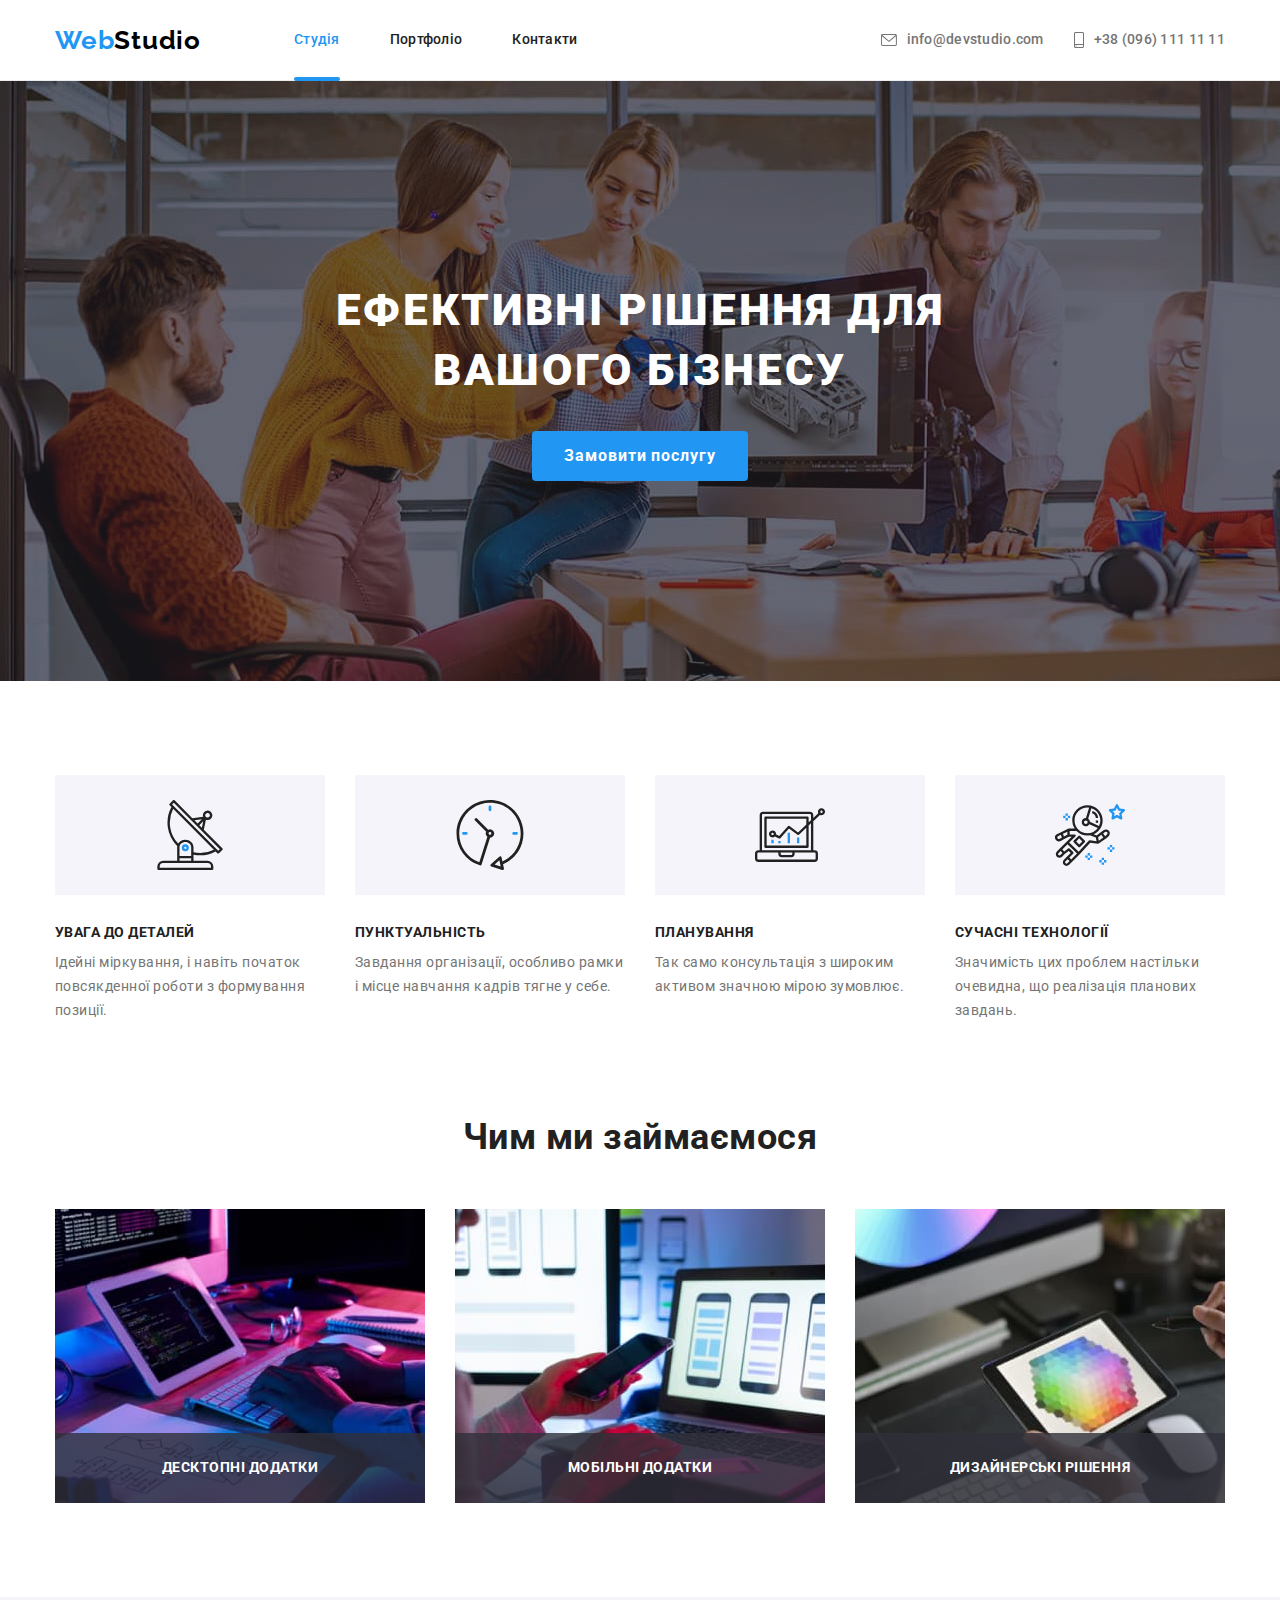
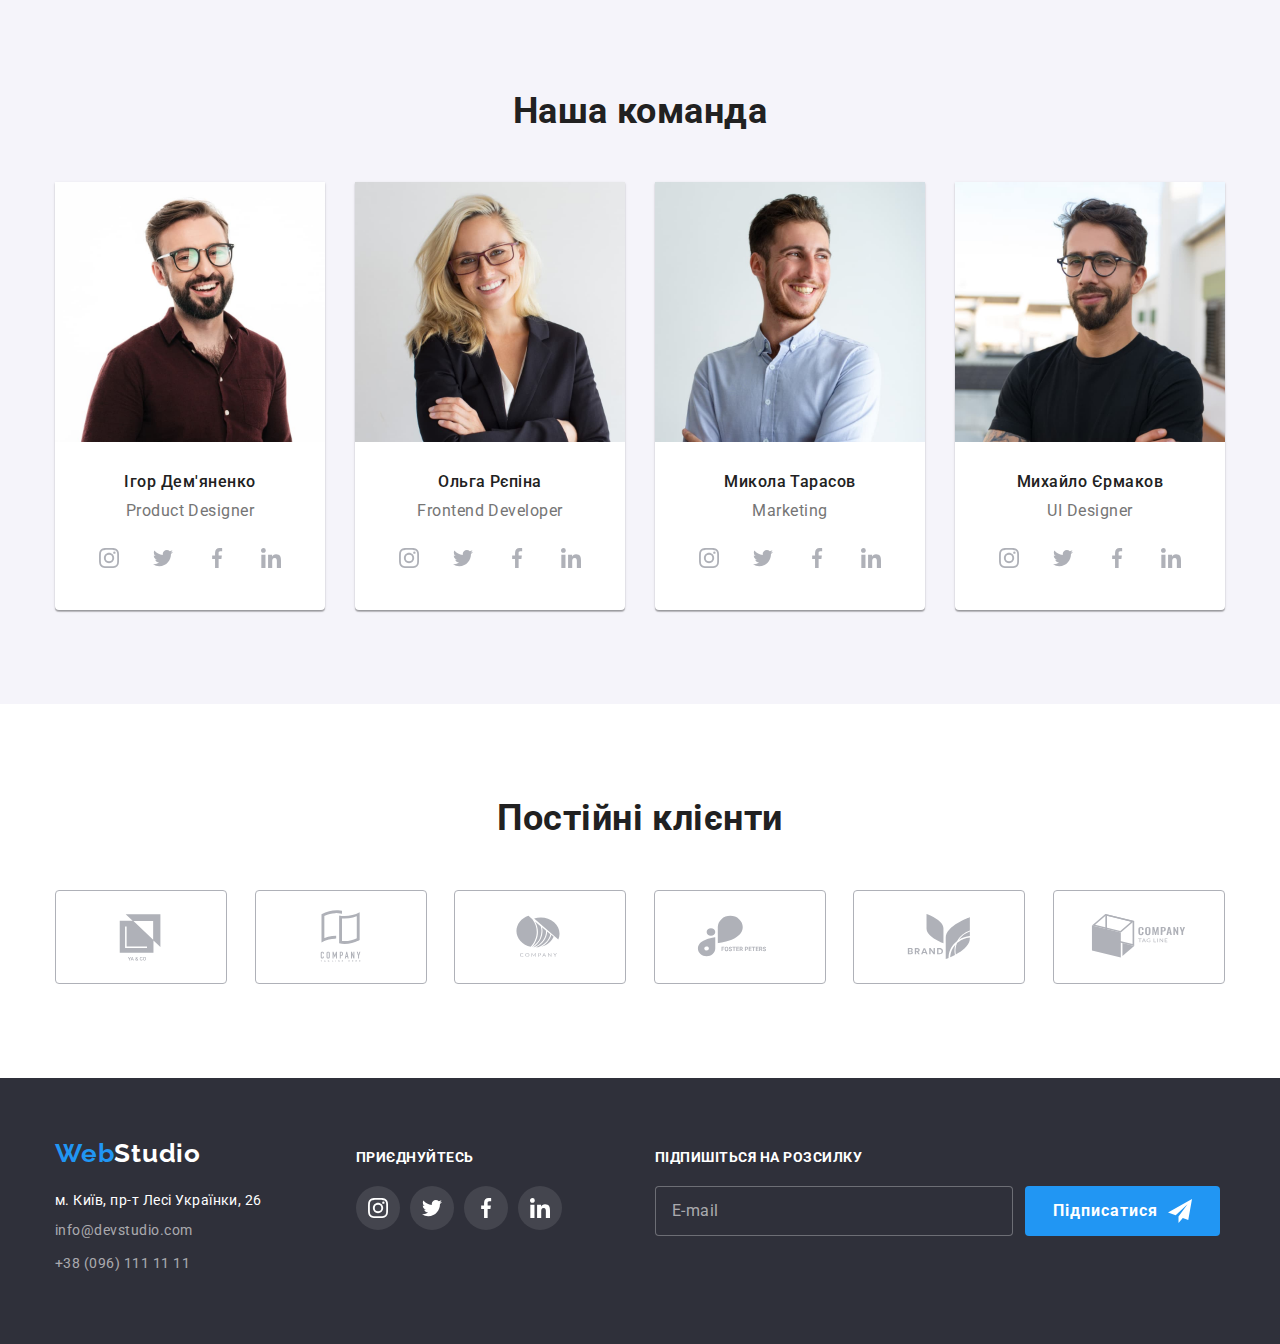
==== index.html @ a1982f20 "Initial commit" ====
<!DOCTYPE html>
<html lang="uk">
  <head>
    <meta charset="UTF-8" />
    <meta http-equiv="X-UA-Compatible" content="IE=edge" />
    <meta name="viewport" content="width=device-width, initial-scale=1.0" />
    <title>WebStudio</title>
    <link
      href="https://fonts.googleapis.com/css2?family=Raleway:wght@700&family=Roboto:wght@400;500;700;900&display=swap"
      rel="stylesheet"
    />
    <link
      rel="stylesheet"
      href="https://cdnjs.cloudflare.com/ajax/libs/modern-normalize/1.1.0/modern-normalize.min.css"
    />
    <link rel="stylesheet" href="./css/main.min.css" />
  </head>
  <body>
    <!-- Шапка сторінки -->
    <header class="page-header">
      <div class="container container--nav">
        <nav class="nav-logo">
          <a href="index.html" class="logo"><span class="logo__color">Web</span>Studio</a>

          <ul class="nav">
            <li class="nav__item nav__item--current">
              <a href="#" class="nav__link nav__link--current">Студія</a>
            </li>
            <li class="nav__item"><a href="./portfolio.html" class="nav__link">Портфоліо</a></li>
            <li class="nav__item"><a href="#" class="nav__link">Контакти</a></li>
          </ul>
        </nav>

        <ul class="contacts">
          <li class="contacts__item">
            <a href="mailto:info@devstudio.com" class="contacts__link"
              ><svg class="contacts__icon" width="16px" height="12px">
                <use href="./images/icons.svg#icon-envelope-1"></use>
              </svg>
              info@devstudio.com</a
            >
          </li>
          <li class="contacts__item">
            <a href="tel:+380961111111" class="contacts__link"
              ><svg class="contacts__icon" width="10px" height="16px">
                <use href="./images/icons.svg#icon-smartphone-1"></use>
              </svg>
              +38 (096) 111 11 11
            </a>
          </li>
        </ul>
      </div>
    </header>
    <main>
      <!-- Герой -->
      <section class="hero hero--overlay">
        <div class="container">
          <h1 class="hero__title">Ефективні рішення для вашого бізнесу</h1>
          <button class="hero__button" type="button" data-modal-open>Замовити послугу</button>
        </div>
      </section>

      <!-- Наші переваги -->
      <section class="section-advantage">
        <div class="container">
          <h2 class="visually-hidden">Наші переваги</h2>
          <ul class="advantage">
            <li class="advantage__item">
              <div class="advantage__icon">
                <svg class="icon" width="70" height="70">
                  <use href="./images/icons.svg#icon-antenna"></use>
                </svg>
              </div>
              <h3 class="advantage__subtitle">УВАГА ДО ДЕТАЛЕЙ</h3>
              <p class="advantage__descr">
                Ідейні міркування, і навіть початок повсякденної роботи з формування позиції.
              </p>
            </li>
            <li class="advantage__item">
              <div class="advantage__icon">
                <svg class="icon" width="70" height="70">
                  <use href="./images/icons.svg#icon-clock"></use>
                </svg>
              </div>
              <h3 class="advantage__subtitle">ПУНКТУАЛЬНІСТЬ</h3>
              <p class="advantage__descr">
                Завдання організації, особливо рамки і місце навчання кадрів тягне у себе.
              </p>
            </li>
            <li class="advantage__item">
              <div class="advantage__icon">
                <svg class="icon" width="70" height="70">
                  <use href="./images/icons.svg#icon-diagram"></use>
                </svg>
              </div>
              <h3 class="advantage__subtitle">ПЛАНУВАННЯ</h3>
              <p class="advantage__descr">
                Так само консультація з широким активом значною мірою зумовлює.
              </p>
            </li>
            <li class="advantage__item">
              <div class="advantage__icon">
                <svg class="icon" width="70" height="70">
                  <use href="./images/icons.svg#icon-astronaut"></use>
                </svg>
              </div>
              <h3 class="advantage__subtitle">СУЧАСНІ ТЕХНОЛОГІЇ</h3>
              <p class="advantage__descr">
                Значимість цих проблем настільки очевидна, що реалізація планових завдань.
              </p>
            </li>
          </ul>
        </div>
      </section>

      <!-- Чим ми займаємось -->
      <section class="work">
        <div class="container">
          <h2 class="work__title">Чим ми займаємося</h2>
          <ul class="work-list">
            <li>
              <div class="thumb">
                <img src="./images/box1.jpg" alt="Розробка додатка десктоп" width="370" />
                <p class="thumb__descr">Десктопні додатки</p>
              </div>
            </li>
            <li>
              <div class="thumb">
                <img src="./images/box2.jpg" alt="Розробка веб додатка" width="370" />
                <p class="thumb__descr">Мобільні додатки</p>
              </div>
            </li>
            <li>
              <div class="thumb">
                <img src="./images/box3.jpg" alt="Розробка дизайна" width="370" />
                <p class="thumb__descr">Дизайнерські рішення</p>
              </div>
            </li>
          </ul>
        </div>
      </section>

      <!-- Наша команда -->
      <section class="section-team">
        <div class="container">
          <h2 class="team-title">Наша команда</h2>
          <ul class="team-list">
            <li class="team-list__item">
              <img src="./images/team1.jpg" alt="Ігор Дем'яненко" width="270" height="260" />
              <div class="team-list__thumb">
                <h3 class="team-list__subtitle">Ігор Дем'яненко</h3>
                <p class="team-list__descr" lang="en">Product Designer</p>
                <ul class="social-list">
                  <li>
                    <a class="social__link" href=""
                      ><svg class="social__icon" width="20" height="20">
                        <use href="./images/icons.svg#icon-instagram"></use>
                      </svg>
                    </a>
                  </li>
                  <li>
                    <a class="social__link" href=""
                      ><svg class="social__icon" width="20" height="20">
                        <use href="./images/icons.svg#icon-twitter"></use>
                      </svg>
                    </a>
                  </li>
                  <li>
                    <a class="social__link" href=""
                      ><svg class="social__icon" width="20" height="20">
                        <use href="./images/icons.svg#icon-facebook"></use>
                      </svg>
                    </a>
                  </li>
                  <li>
                    <a class="social__link" href=""
                      ><svg class="social__icon" width="20" height="20">
                        <use href="./images/icons.svg#icon-linkedin"></use>
                      </svg>
                    </a>
                  </li>
                </ul>
              </div>
            </li>
            <li class="team-list__item">
              <img src="./images/team2.jpg" alt="Ольга Рєпіна" width="270" height="260" />
              <div class="team-list__thumb">
                <h3 class="team-list__subtitle">Ольга Рєпіна</h3>
                <p class="team-list__descr" lang="en">Frontend Developer</p>
                <ul class="social-list">
                  <li>
                    <a class="social__link" href=""
                      ><svg class="social__icon" width="20" height="20">
                        <use href="./images/icons.svg#icon-instagram"></use>
                      </svg>
                    </a>
                  </li>
                  <li>
                    <a class="social__link" href=""
                      ><svg class="social__icon" width="20" height="20">
                        <use href="./images/icons.svg#icon-twitter"></use>
                      </svg>
                    </a>
                  </li>
                  <li>
                    <a class="social__link" href=""
                      ><svg class="social__icon" width="20" height="20">
                        <use href="./images/icons.svg#icon-facebook"></use>
                      </svg>
                    </a>
                  </li>
                  <li>
                    <a class="social__link" href=""
                      ><svg class="social__icon" width="20" height="20">
                        <use href="./images/icons.svg#icon-linkedin"></use>
                      </svg>
                    </a>
                  </li>
                </ul>
              </div>
            </li>
            <li class="team-list__item">
              <img src="./images/team3.jpg" alt="Микола Тарасов" width="270" height="260" />
              <div class="team-list__thumb">
                <h3 class="team-list__subtitle">Микола Тарасов</h3>
                <p class="team-list__descr" lang="en">Marketing</p>
                <ul class="social-list">
                  <li>
                    <a class="social__link" href=""
                      ><svg class="social__icon" width="20" height="20">
                        <use href="./images/icons.svg#icon-instagram"></use>
                      </svg>
                    </a>
                  </li>
                  <li>
                    <a class="social__link" href=""
                      ><svg class="social__icon" width="20" height="20">
                        <use href="./images/icons.svg#icon-twitter"></use>
                      </svg>
                    </a>
                  </li>
                  <li>
                    <a class="social__link" href=""
                      ><svg class="social__icon" width="20" height="20">
                        <use href="./images/icons.svg#icon-facebook"></use>
                      </svg>
                    </a>
                  </li>
                  <li>
                    <a class="social__link" href=""
                      ><svg class="social__icon" width="20" height="20">
                        <use href="./images/icons.svg#icon-linkedin"></use>
                      </svg>
                    </a>
                  </li>
                </ul>
              </div>
            </li>
            <li class="team-list__item">
              <img src="./images/team4.jpg" alt="Михайло Єрмаков" width="270" height="260" />
              <div class="team-list__thumb">
                <h3 class="team-list__subtitle">Михайло Єрмаков</h3>
                <p class="team-list__descr" lang="en">UI Designer</p>
                <ul class="social-list">
                  <li>
                    <a class="social__link" href=""
                      ><svg class="social__icon" width="20" height="20">
                        <use href="./images/icons.svg#icon-instagram"></use>
                      </svg>
                    </a>
                  </li>
                  <li>
                    <a class="social__link" href=""
                      ><svg class="social__icon" width="20" height="20">
                        <use href="./images/icons.svg#icon-twitter"></use>
                      </svg>
                    </a>
                  </li>
                  <li>
                    <a class="social__link" href=""
                      ><svg class="social__icon" width="20" height="20">
                        <use href="./images/icons.svg#icon-facebook"></use>
                      </svg>
                    </a>
                  </li>
                  <li>
                    <a class="social__link" href=""
                      ><svg class="social__icon" width="20" height="20">
                        <use href="./images/icons.svg#icon-linkedin"></use>
                      </svg>
                    </a>
                  </li>
                </ul>
              </div>
            </li>
          </ul>
        </div>
      </section>

      <!-- Постійні клієнти -->
      <section class="section-client">
        <div class="container">
          <h2 class="work__title">Постійні клієнти</h2>
          <ul class="client">
            <li class="client__item">
              <a class="client__link" href=""
                ><svg class="client__icon" width="106" height="60">
                  <use href="./images/icons.svg#icon-Logo1"></use>
                </svg>
              </a>
            </li>
            <li class="client__item">
              <a class="client__link" href=""
                ><svg class="client__icon" width="106" height="60">
                  <use href="./images/icons.svg#icon-Logo2"></use>
                </svg>
              </a>
            </li>
            <li class="client__item">
              <a class="client__link" href=""
                ><svg class="client__icon" width="106" height="60">
                  <use href="./images/icons.svg#icon-Logo3"></use>
                </svg>
              </a>
            </li>
            <li class="client__item">
              <a class="client__link" href=""
                ><svg class="client__icon" width="106" height="60">
                  <use href="./images/icons.svg#icon-Logo4"></use>
                </svg>
              </a>
            </li>
            <li class="client__item">
              <a class="client__link" href=""
                ><svg class="client__icon" width="106" height="60">
                  <use href="./images/icons.svg#icon-Logo5"></use>
                </svg>
              </a>
            </li>
            <li class="list-client">
              <a class="client__link" href=""
                ><svg class="client__icon" width="106" height="60">
                  <use href="./images/icons.svg#icon-Logo6"></use>
                </svg>
              </a>
            </li>
          </ul>
        </div>
      </section>
    </main>

    <!-- Футер -->
    <footer class="footer">
      <div class="container container--flex">
        <div class="logo-address">
          <a href="#" class="logo footer__logo"><span class="logo__color">Web</span>Studio</a>

          <address class="address">
            <ul>
              <li>
                <a
                  href="https://goo.gl/maps/CUmirf4CLt4Hmm4W9"
                  class="address__map"
                  target="_blank"
                  rel="noopener noreferrer nofollow"
                  >м. Київ, пр-т Лесі Українки, 26</a
                >
              </li>
              <li>
                <a href="mailto:info@devstudio.com" class="address__contacts">info@devstudio.com</a>
              </li>
              <li>
                <a href="tel:+380961111111" class="address__contacts">+38 (096) 111 11 11</a>
              </li>
            </ul>
          </address>
        </div>
        <div class="thumb-social">
          <p class="footer__title">приєднуйтесь</p>
          <ul class="social-footer">
            <li>
              <a class="social-footer__link" href=""
                ><svg class="social-footer__icon" width="20" height="20">
                  <use href="./images/icons.svg#icon-instagram"></use>
                </svg>
              </a>
            </li>
            <li>
              <a class="social-footer__link" href=""
                ><svg class="social-footer__icon" width="20" height="20">
                  <use href="./images/icons.svg#icon-twitter"></use>
                </svg>
              </a>
            </li>
            <li>
              <a class="social-footer__link" href=""
                ><svg class="social-footer__icon" width="20" height="20">
                  <use href="./images/icons.svg#icon-facebook"></use>
                </svg>
              </a>
            </li>
            <li>
              <a class="social-footer__link" href=""
                ><svg class="social-footer__icon" width="20" height="20">
                  <use href="./images/icons.svg#icon-linkedin"></use>
                </svg>
              </a>
            </li>
          </ul>
        </div>
        <form class="form-footer">
          <b class="footer__title">Підпишіться на розсилку</b>
          <div class="thumb-form">
            <input class="form-footer__input" type="email" name="mail" placeholder="E-mail" />

            <button type="submit" class="form-footer__button">
              Підписатися<svg class="form-footer__icon" width="24" height="24">
                <use href="./images/icons.svg#icon-icon-send"></use>
              </svg>
            </button>
          </div>
        </form>
      </div>
    </footer>
    <!-- Модальне вікно -->
    <div class="backdrop backdrop--is-hidden" data-modal>
      <div class="modal">
        <button class="modal--close" type="button" data-modal-close>
          <svg width="18" height="18">
            <use href="./images/icons.svg#icon-close-black"></use>
          </svg>
        </button>

        <!-- Форма -->
        <p class="form-title">Залиште свої дані, ми вам передзвонимо</p>
        <form class="form">
          <div class="form__field">
            <label class="form__label" for="name">Ім'я </label>

            <input type="text" name="name" id="name" class="form__input" />
            <svg class="form__icon" width="18" height="18">
              <use href="./images/icons.svg#icon-person-black"></use>
            </svg>
          </div>
          <div class="form__field">
            <label class="form__label" for="tel">Телефон </label>
            <svg class="form__icon" width="18" height="18">
              <use href="./images/icons.svg#icon-phone-black"></use>
            </svg>
            <input type="tel" name="tel" id="tel" class="form__input" />
          </div>
          <div class="form__field">
            <label class="form__label" for="mail">Пошта </label>
            <svg class="form__icon" width="18" height="18">
              <use href="./images/icons.svg#icon-email-black"></use>
            </svg>
            <input type="email" name="mail" id="mail" class="form__input" />
          </div>
          <div class="form__field form__field--last">
            <label class="form__label" for="comment">Коментар</label>
            <textarea
              class="form__textarea"
              name="comment"
              id="comment"
              rows="10"
              placeholder="Введіть текст"
            ></textarea>
          </div>

          <label class="form__policy"
            ><input type="checkbox" name="policy" class="form__checkbox" /><span
              class="form__check-icon"
            ></span>
            Погоджуюся з розсилкою та приймаю &nbsp;
            <a href="" class="form__checkbox-link">Умови договору</a></label
          >
          <button type="submit" class="form__button">Відправити</button>
        </form>
      </div>
    </div>

    <script src="./js/modal.js"></script>
  </body>
</html>
---- css/main.min.css ----
body{background-color:#fff;color:#212121;font-family:Roboto,sans-serif;letter-spacing:.03em}a{text-decoration:none}ul{padding:0;margin:0;list-style:none}h2,h3,h4,p{margin-top:0;margin-bottom:0}img{max-width:100%;display:block}.container{width:1200px;padding:0px 15px;margin-right:auto;margin-left:auto}.visually-hidden{position:absolute;white-space:nowrap;width:1px;height:1px;overflow:hidden;border:0;padding:0;clip:rect(0 0 0 0);-webkit-clip-path:inset(50%);clip-path:inset(50%);margin:-1px}.team-title,.work__title{margin-bottom:50px;font-weight:700;font-size:36px;line-height:1.16;text-align:center}.form__button,.form__field:focus-within .form__textarea,.form__field:focus-within .form__input,.modal--close,.form-footer__button,.hero__button{cursor:pointer}.page-header{border-bottom:1px solid #ececec}.container--nav{display:-webkit-box;display:-ms-flexbox;display:flex}.nav-logo{display:-webkit-box;display:-ms-flexbox;display:flex;-webkit-box-align:center;-ms-flex-align:center;align-items:center}.nav{display:-webkit-box;display:-ms-flexbox;display:flex;margin-left:93px}.nav__item:not(:last-child){margin-right:50px}.nav__item--current{position:relative}.nav__link{display:block;padding-top:32px;padding-bottom:32px;color:#212121;font-weight:500;font-size:14px;line-height:1.14;letter-spacing:.02em;-webkit-transition:color 250ms cubic-bezier(0.4, 0, 0.2, 1);transition:color 250ms cubic-bezier(0.4, 0, 0.2, 1)}.nav__link:hover,.nav__link:focus{color:#2196f3}.nav__link--current{color:#2196f3}.nav__link--current::after{position:absolute;content:"";left:0;bottom:-1px;display:inline-block;width:100%;height:4px;background-color:#2196f3;border-radius:4px}.contacts{display:-webkit-box;display:-ms-flexbox;display:flex;margin-left:auto}.contacts__item:nth-child(even){margin-left:30px}.contacts__link{display:-webkit-box;display:-ms-flexbox;display:flex;-webkit-box-align:center;-ms-flex-align:center;align-items:center;padding-top:32px;padding-bottom:32px;color:#757575;font-weight:500;font-size:14px;line-height:1.14;letter-spacing:.02em;-webkit-transition:color 250ms cubic-bezier(0.4, 0, 0.2, 1);transition:color 250ms cubic-bezier(0.4, 0, 0.2, 1)}.contacts__link:hover,.contacts__link:focus{color:#2196f3}.contacts__icon{margin-right:10px;fill:currentColor}.logo{color:#000;font-family:Raleway,sans-serif;font-weight:700;font-size:26px;line-height:1.19;letter-spacing:.03em}.logo__color{color:#2196f3}.hero{padding-top:200px;padding-bottom:200px;text-align:center}.hero--overlay{margin-left:auto;margin-right:auto;max-width:1600px;background-image:-webkit-gradient(linear, left top, left bottom, from(rgba(47, 48, 58, 0.4)), to(rgba(47, 48, 58, 0.4))),url(../images/hero-img.jpg);background-image:linear-gradient(rgba(47, 48, 58, 0.4), rgba(47, 48, 58, 0.4)),url(../images/hero-img.jpg)}.hero__title{color:#fff;margin-top:0;margin-bottom:30px;margin-right:auto;margin-left:auto;width:696px;font-weight:900;font-size:44px;line-height:1.36;letter-spacing:.06em;text-transform:uppercase}.hero__button{padding:10px 32px;background-color:#2196f3;color:#fff;border:none;font-family:inherit;font-weight:700;font-size:16px;line-height:1.9;-webkit-box-align:center;-ms-flex-align:center;align-items:center;letter-spacing:.06em;border-radius:4px;-webkit-transition:background-color 250ms cubic-bezier(0.4, 0, 0.2, 1);transition:background-color 250ms cubic-bezier(0.4, 0, 0.2, 1)}.hero__button:hover,.hero__button:focus{background-color:#188ce8}.section-advantage{padding:94px 0}.advantage{display:-webkit-box;display:-ms-flexbox;display:flex;-webkit-box-pack:justify;-ms-flex-pack:justify;justify-content:space-between;gap:30px}.advantage__item{-ms-flex-preferred-size:calc((100% - 30px)/4);flex-basis:calc((100% - 30px)/4)}.advantage__icon{display:-webkit-box;display:-ms-flexbox;display:flex;background-color:#f5f4fa;height:120px;-webkit-box-pack:center;-ms-flex-pack:center;justify-content:center;-webkit-box-align:center;-ms-flex-align:center;align-items:center;margin-bottom:30px}.advantage__subtitle{margin-bottom:10px;font-weight:700;font-size:14px;line-height:1.14;text-transform:uppercase}.advantage__descr{color:#757575;font-size:14px;line-height:1.71}.work{padding:0 0 94px 0}.work-list{display:-webkit-box;display:-ms-flexbox;display:flex;-webkit-box-pack:justify;-ms-flex-pack:justify;justify-content:space-between}.thumb{position:relative}.thumb__descr{position:absolute;bottom:0;left:0;height:70px;width:370px;padding-top:27px;padding-bottom:27px;background-color:rgba(47,48,58,.8);color:#fff;font-weight:700;font-size:14px;line-height:1.14;text-transform:uppercase;text-align:center}.section-team{padding-top:94px;padding-bottom:94px;background-color:#f5f4fa}.team-list{display:-webkit-box;display:-ms-flexbox;display:flex;-webkit-box-pack:justify;-ms-flex-pack:justify;justify-content:space-between}.team-list__item{background-color:#fff;border-bottom-right-radius:4px;border-bottom-left-radius:4px;-webkit-box-shadow:0px 2px 1px rgba(0,0,0,.2),0px 1px 1px rgba(0,0,0,.14),0px 1px 3px rgba(0,0,0,.12);box-shadow:0px 2px 1px rgba(0,0,0,.2),0px 1px 1px rgba(0,0,0,.14),0px 1px 3px rgba(0,0,0,.12)}.team-list__thumb{padding-top:30px;padding-bottom:30px}.team-list__subtitle{margin-bottom:10px;font-weight:500;font-size:16px;line-height:1.19;text-align:center}.team-list__descr{color:#757575;font-size:16px;line-height:1.19;text-align:center}.social-list{display:-webkit-box;display:-ms-flexbox;display:flex;-webkit-box-pack:center;-ms-flex-pack:center;justify-content:center;margin-top:16px;gap:10px}.social__icon{fill:currentColor}.social__link{display:-webkit-box;display:-ms-flexbox;display:flex;-webkit-box-align:center;-ms-flex-align:center;align-items:center;-webkit-box-pack:center;-ms-flex-pack:center;justify-content:center;height:44px;width:44px;border-radius:50%;color:#afb1b8;background-color:rgba(0,0,0,0);-webkit-transition:background-color 250ms cubic-bezier(0.4, 0, 0.2, 1),color 250ms cubic-bezier(0.4, 0, 0.2, 1);transition:background-color 250ms cubic-bezier(0.4, 0, 0.2, 1),color 250ms cubic-bezier(0.4, 0, 0.2, 1)}.social__link:hover,.social__link:focus{color:#fff;background-color:#2196f3}.section-client{padding-top:94px;padding-bottom:94px}.client{display:-webkit-box;display:-ms-flexbox;display:flex;-webkit-box-pack:justify;-ms-flex-pack:justify;justify-content:space-between}.client__item{-ms-flex-preferred-size:calc((100% - 150px)/6);flex-basis:calc((100% - 150px)/6);height:92px}.client__link{display:-webkit-box;display:-ms-flexbox;display:flex;-webkit-box-pack:center;-ms-flex-pack:center;justify-content:center;padding:16px 32px;color:#afb1b8;border:1px solid #afb1b8;border-radius:4px;-webkit-transition:border-color 250ms cubic-bezier(0.4, 0, 0.2, 1),color 250ms cubic-bezier(0.4, 0, 0.2, 1);transition:border-color 250ms cubic-bezier(0.4, 0, 0.2, 1),color 250ms cubic-bezier(0.4, 0, 0.2, 1)}.client__link:hover,.client__link:focus{border-color:#2196f3;color:#2196f3}.client__icon{fill:currentColor}.footer{padding:60px 0px;background-color:#2f303a}.footer__logo{display:inline-block;margin-bottom:20px;color:#fff}.address{width:231px}.address__map{display:inline-block;margin-bottom:6px;color:#fff;font-style:normal;font-size:14px;line-height:1.7;-webkit-transition:color 250ms cubic-bezier(0.4, 0, 0.2, 1);transition:color 250ms cubic-bezier(0.4, 0, 0.2, 1)}.address__map:hover,.address__map:focus{color:#2196f3}.address__contacts{display:inline-block;margin-bottom:9px;color:rgba(255,255,255,.6);font-style:normal;font-size:14px;line-height:1.7;-webkit-transition:color 250ms cubic-bezier(0.4, 0, 0.2, 1);transition:color 250ms cubic-bezier(0.4, 0, 0.2, 1)}.address__contacts:hover,.address__contacts:focus{color:#2196f3}.container--flex{display:-webkit-box;display:-ms-flexbox;display:flex;-webkit-box-align:baseline;-ms-flex-align:baseline;align-items:baseline}.thumb-social{display:-webkit-box;display:-ms-flexbox;display:flex;-webkit-box-orient:vertical;-webkit-box-direction:normal;-ms-flex-direction:column;flex-direction:column;width:206px;height:80px;margin-left:70px}.footer__title{color:#fff;font-weight:700;font-size:14px;line-height:1.14;text-transform:uppercase;margin-bottom:20px}.social-footer{display:-webkit-box;display:-ms-flexbox;display:flex;-webkit-box-pack:justify;-ms-flex-pack:justify;justify-content:space-between}.social-footer__link{display:-webkit-box;display:-ms-flexbox;display:flex;-webkit-box-align:center;-ms-flex-align:center;align-items:center;-webkit-box-pack:center;-ms-flex-pack:center;justify-content:center;height:44px;width:44px;border-radius:50%;color:#fff;background-color:rgba(255,255,255,.1);-webkit-transition:background-color 250ms cubic-bezier(0.4, 0, 0.2, 1);transition:background-color 250ms cubic-bezier(0.4, 0, 0.2, 1)}.social-footer__link:hover,.social-footer__link:focus{background-color:#2196f3}.social-footer__icon{fill:currentColor}.form-footer{display:-webkit-box;display:-ms-flexbox;display:flex;-webkit-box-orient:vertical;-webkit-box-direction:normal;-ms-flex-direction:column;flex-direction:column;margin-left:93px}.thumb-form{display:-webkit-box;display:-ms-flexbox;display:flex}.form-footer__button{display:-webkit-box;display:-ms-flexbox;display:flex;-webkit-box-align:center;-ms-flex-align:center;align-items:center;padding:10px 28px;border:none;border-radius:4px;font-weight:700;font-size:16px;line-height:1.87;letter-spacing:.06em;text-align:center;color:#fff;background-color:#2196f3}.form-footer__icon{margin-left:10px}.form-footer__input{width:358px;margin-right:12px;padding:15px 16px;color:#fff;background-color:#2f303a;border-radius:4px;border:1px solid rgba(255,255,255,.3)}.form-footer__input::-webkit-input-placeholder{font-size:16px;line-height:1.25;letter-spacing:.03em;color:rgba(255,255,255,.6)}.form-footer__input::-moz-placeholder{font-size:16px;line-height:1.25;letter-spacing:.03em;color:rgba(255,255,255,.6)}.form-footer__input:-ms-input-placeholder{font-size:16px;line-height:1.25;letter-spacing:.03em;color:rgba(255,255,255,.6)}.form-footer__input::-ms-input-placeholder{font-size:16px;line-height:1.25;letter-spacing:.03em;color:rgba(255,255,255,.6)}.form-footer__input::placeholder{font-size:16px;line-height:1.25;letter-spacing:.03em;color:rgba(255,255,255,.6)}.backdrop{position:fixed;top:0;left:0;width:100%;height:100%;background-color:rgba(0,0,0,.2);opacity:1;-webkit-transition:opacity 400ms cubic-bezier(0.4, 0, 0.2, 1);transition:opacity 400ms cubic-bezier(0.4, 0, 0.2, 1)}.backdrop--is-hidden{opacity:0;pointer-events:none;visibility:hidden}.modal{position:absolute;top:50%;left:50%;width:528px;height:581px;padding:40px;background-color:#fff;border-radius:4px;-webkit-box-shadow:0px 2px 1px rgba(0,0,0,.2),0px 1px 1px rgba(0,0,0,.14),0px 1px 3px rgba(0,0,0,.12);box-shadow:0px 2px 1px rgba(0,0,0,.2),0px 1px 1px rgba(0,0,0,.14),0px 1px 3px rgba(0,0,0,.12);-webkit-transform:translate(-50%, -50%) scale(1);transform:translate(-50%, -50%) scale(1);-webkit-transition:-webkit-transform 400ms cubic-bezier(0.4, 0, 0.2, 1);transition:-webkit-transform 400ms cubic-bezier(0.4, 0, 0.2, 1);transition:transform 400ms cubic-bezier(0.4, 0, 0.2, 1);transition:transform 400ms cubic-bezier(0.4, 0, 0.2, 1), -webkit-transform 400ms cubic-bezier(0.4, 0, 0.2, 1)}.backdrop--is-hidden .modal{-webkit-transform:translate(-50%, -50%) scale(0.5);transform:translate(-50%, -50%) scale(0.5)}.modal--close{position:absolute;top:8px;right:8px;display:-webkit-box;display:-ms-flexbox;display:flex;-webkit-box-align:center;-ms-flex-align:center;align-items:center;-webkit-box-pack:center;-ms-flex-pack:center;justify-content:center;padding:0;width:30px;height:30px;border:1px solid rgba(0,0,0,.1);border-radius:50%;background-color:#fff;-webkit-transition:fill 250ms cubic-bezier(0.4, 0, 0.2, 1);transition:fill 250ms cubic-bezier(0.4, 0, 0.2, 1)}.modal--close:hover,.modal--close:focus{fill:#2196f3}.form{position:absolute;width:448px}.form-title{font-weight:700;font-size:20px;line-height:1.15;text-align:center;margin-bottom:12px}.form__field{position:relative;display:-webkit-box;display:-ms-flexbox;display:flex;-webkit-box-orient:vertical;-webkit-box-direction:normal;-ms-flex-direction:column;flex-direction:column;margin-bottom:10px}.form__field--last{margin-bottom:20px}.form__icon{position:absolute;top:50%;left:12px}.form__field:focus-within .form__icon{fill:#2196f3}.form__label{margin-bottom:4px;font-size:12px;line-height:1.17;letter-spacing:.01em;color:#757575}.form__input{padding:0;padding-left:42px;height:40px;border:1px solid rgba(33,33,33,.2);border-radius:4px}.form__field:focus-within .form__input{border:1px solid #2196f3;outline:none}.form__textarea{height:120px;padding:12px 16px;border:1px solid rgba(33,33,33,.2);border-radius:4px;resize:none}.form__textarea::-webkit-input-placeholder{font-size:12px;line-height:1.17;letter-spacing:.01em}.form__textarea::-moz-placeholder{font-size:12px;line-height:1.17;letter-spacing:.01em}.form__textarea:-ms-input-placeholder{font-size:12px;line-height:1.17;letter-spacing:.01em}.form__textarea::-ms-input-placeholder{font-size:12px;line-height:1.17;letter-spacing:.01em}.form__textarea::placeholder{font-size:12px;line-height:1.17;letter-spacing:.01em}.form__field:focus-within .form__textarea{border:1px solid #2196f3;outline:none}.form__policy{display:-webkit-box;display:-ms-flexbox;display:flex;-webkit-box-align:center;-ms-flex-align:center;align-items:center;font-size:14px;line-height:1.71;letter-spacing:.03em;color:#757575}.form__checkbox{position:absolute;white-space:nowrap;width:1px;height:1px;overflow:hidden;border:0;padding:0;clip:rect(0 0 0 0);-webkit-clip-path:inset(50%);clip-path:inset(50%);margin:-1px}.form__check-icon{display:inline-block;width:16px;height:15px;margin-right:7px;margin-left:10px;border:1px solid #212121;border-radius:2px}.form__checkbox:checked+.form__check-icon{background-color:#2196f3;border-color:#2196f3;background-image:url(../images/icon\ check.svg);background-size:contain;background-repeat:no-repeat;background-origin:border-box}.form__checkbox-link{font-size:14px;line-height:1.71;letter-spacing:.03em;color:#2196f3;text-decoration:underline;-webkit-text-decoration-skip-ink:none;text-decoration-skip-ink:none}.form__button{display:block;margin-top:30px;margin-left:auto;margin-right:auto;padding:10px 52px;border:none;border-radius:4px;font-weight:700;font-size:16px;line-height:1.87;letter-spacing:.06em;color:#fff;background-color:#2196f3;-webkit-box-shadow:0px 4px 4px rgba(0,0,0,.15);box-shadow:0px 4px 4px rgba(0,0,0,.15);-webkit-transition:background-color 250ms cubic-bezier(0.4, 0, 0.2, 1);transition:background-color 250ms cubic-bezier(0.4, 0, 0.2, 1)}.form__button:hover,.form__button:focus{background-color:#188ce8}/*# sourceMappingURL=main.min.css.map */
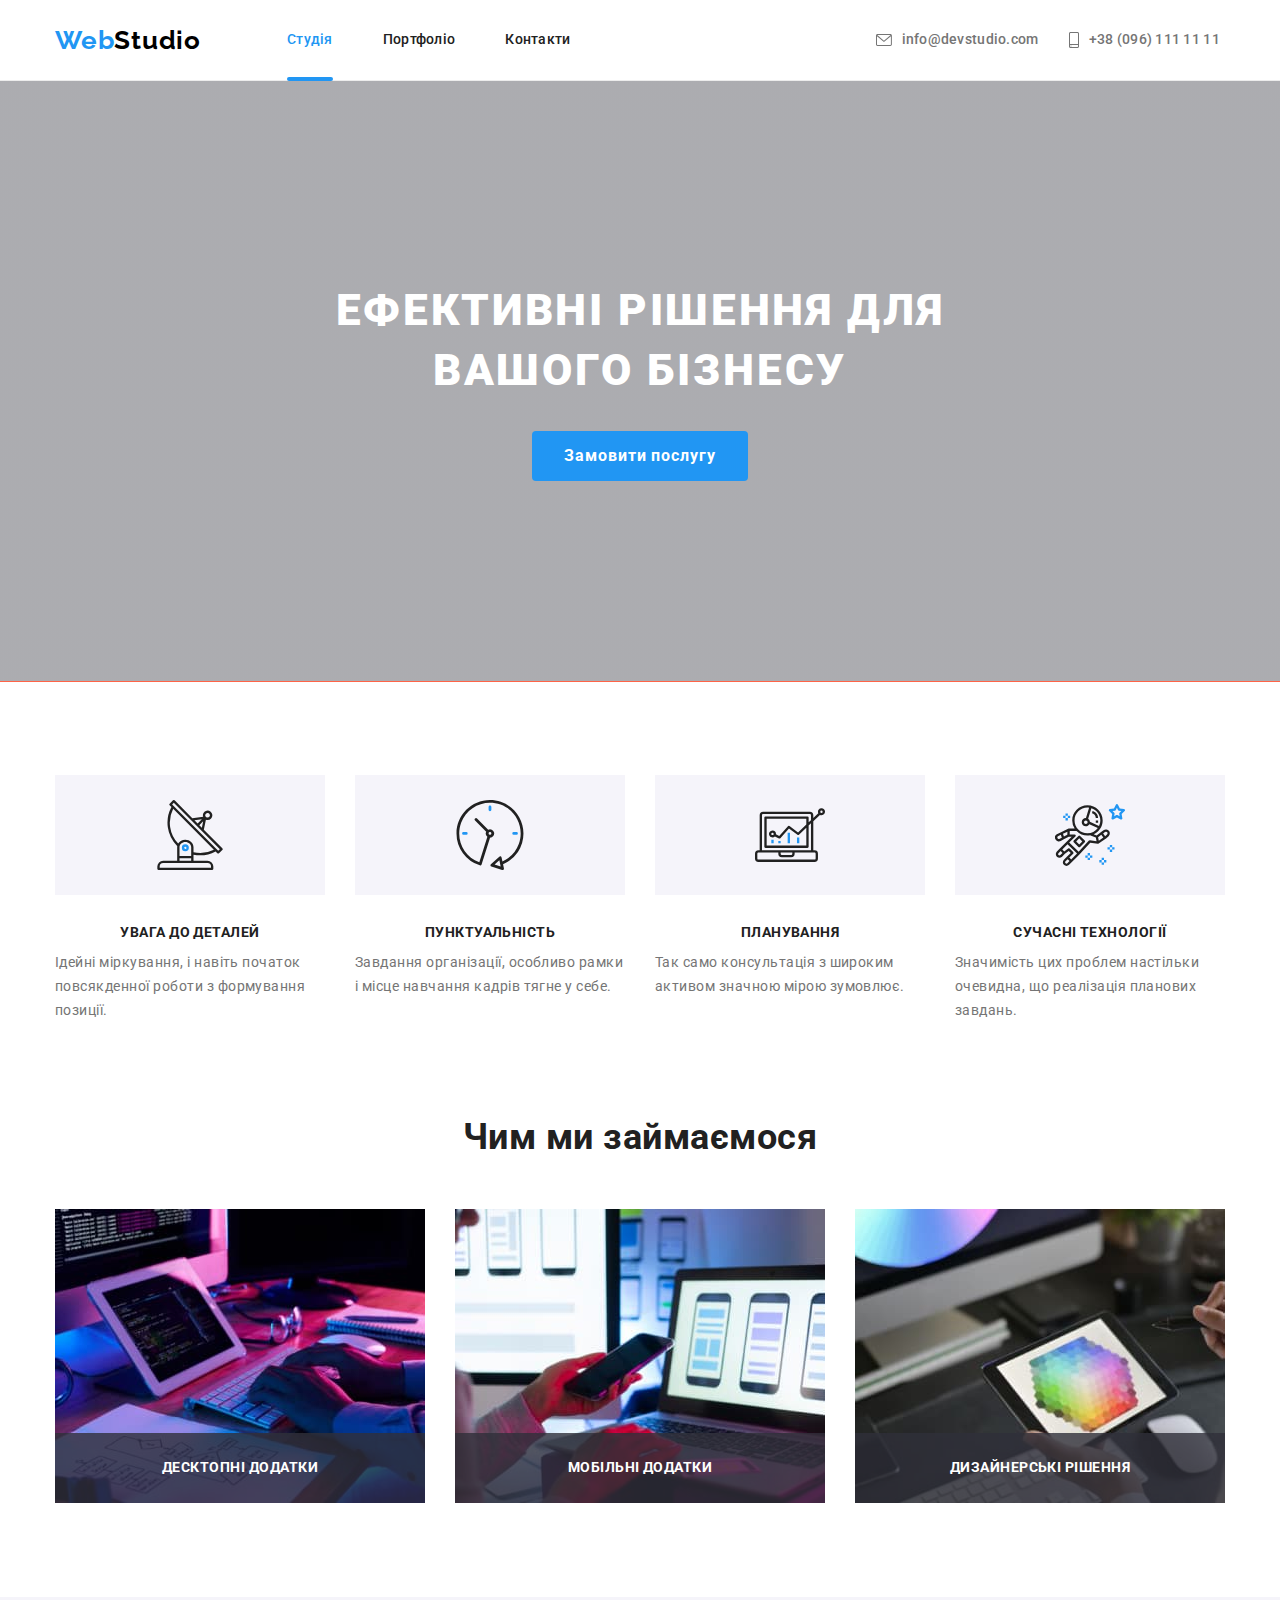
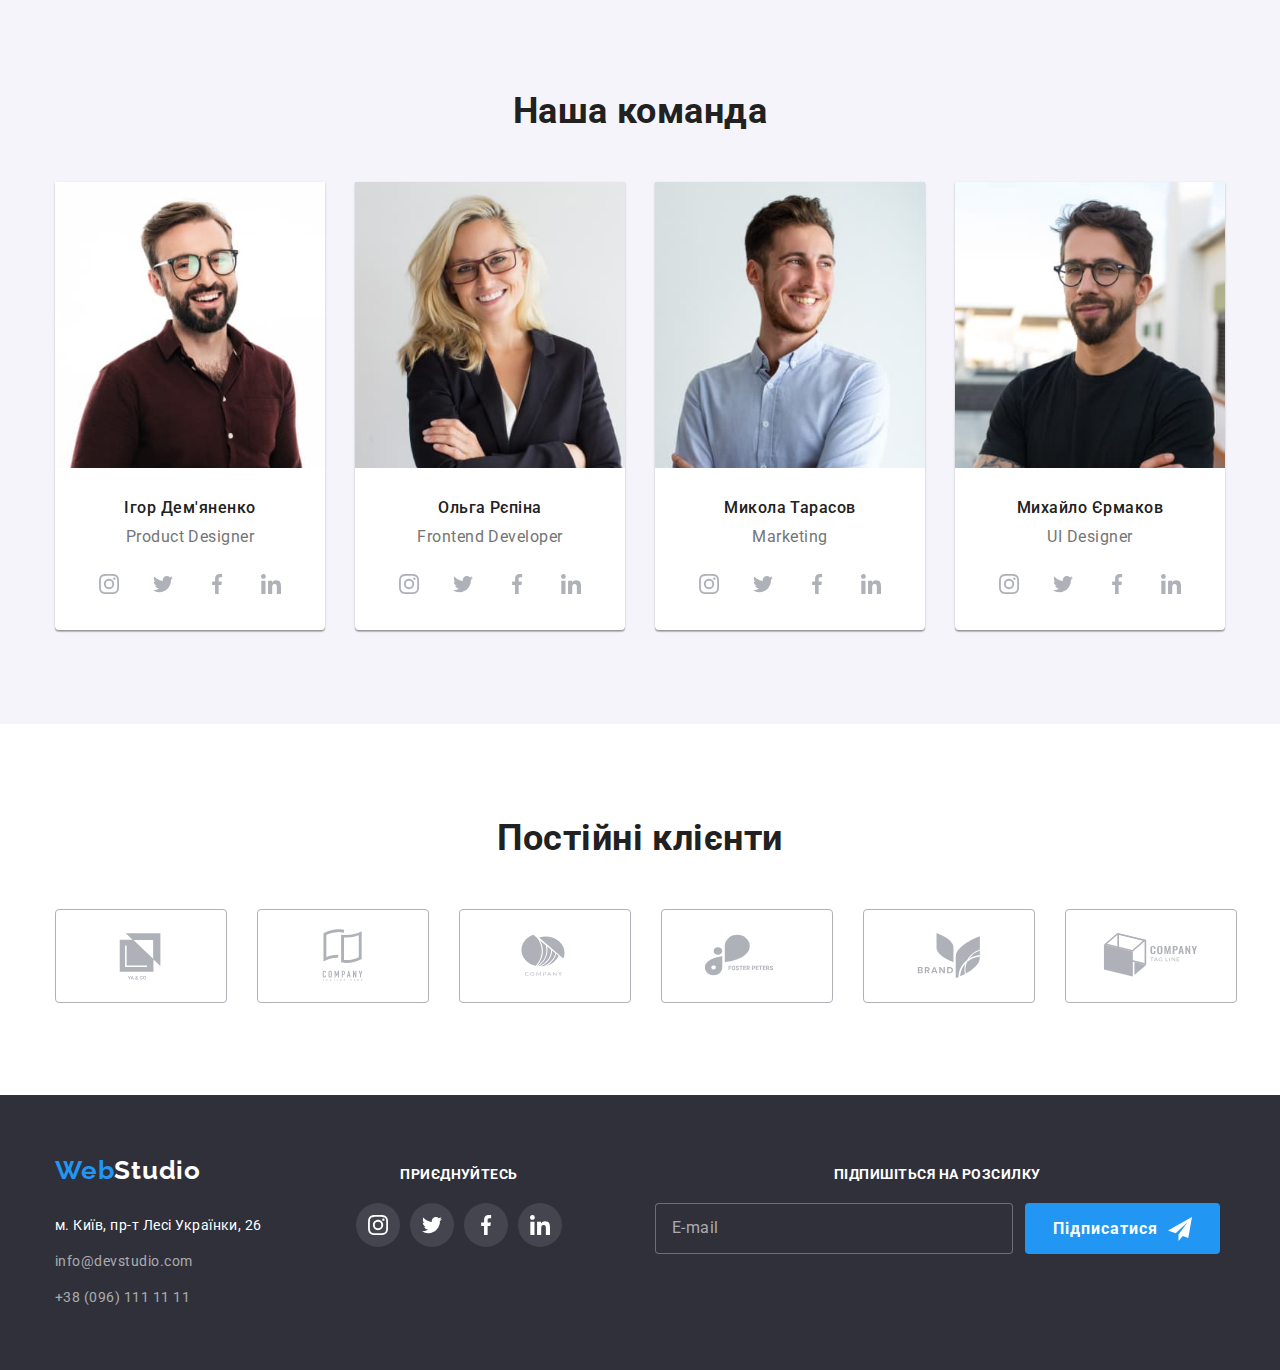
==== commit d99a5beb: "Update index, portfolio" ====
--- a/index.html
+++ b/index.html
@@ -2,7 +2,7 @@
 <html lang="uk">
   <head>
     <meta charset="UTF-8" />
-    <meta http-equiv="X-UA-Compatible" content="IE=edge" />
+    <!-- <meta http-equiv="X-UA-Compatible" content="IE=edge" /> -->
     <meta name="viewport" content="width=device-width, initial-scale=1.0" />
     <title>WebStudio</title>
     <link
@@ -19,36 +19,51 @@
     <!-- Шапка сторінки -->
     <header class="page-header">
       <div class="container container--nav">
-        <nav class="nav-logo">
-          <a href="index.html" class="logo"><span class="logo__color">Web</span>Studio</a>
-
-          <ul class="nav">
-            <li class="nav__item nav__item--current">
-              <a href="#" class="nav__link nav__link--current">Студія</a>
-            </li>
-            <li class="nav__item"><a href="./portfolio.html" class="nav__link">Портфоліо</a></li>
-            <li class="nav__item"><a href="#" class="nav__link">Контакти</a></li>
+        <a href="index.html" class="logo"><span class="logo__color">Web</span>Studio</a>
+        <div class="container-menu container-menu--is-open" data-menu>
+          <nav>
+            <ul class="nav">
+              <li class="nav__item nav__item--current">
+                <a href="#" class="nav__link nav__link--current">Студія</a>
+              </li>
+              <li class="nav__item"><a href="./portfolio.html" class="nav__link">Портфоліо</a></li>
+              <li class="nav__item"><a href="#" class="nav__link">Контакти</a></li>
+            </ul>
+          </nav>
+
+          <ul class="contacts">
+            <li class="contacts__item">
+              <a href="mailto:info@devstudio.com" class="contacts__link"
+                ><svg class="contacts__icon" width="16px" height="12px">
+                  <use href="./images/icons.svg#icon-envelope-1"></use>
+                </svg>
+                info@devstudio.com</a
+              >
+            </li>
+            <li class="contacts__item">
+              <a href="tel:+380961111111" class="contacts__link"
+                ><svg class="contacts__icon" width="10px" height="16px">
+                  <use href="./images/icons.svg#icon-smartphone-1"></use>
+                </svg>
+                +38 (096) 111 11 11
+              </a>
+            </li>
           </ul>
-        </nav>
-
-        <ul class="contacts">
-          <li class="contacts__item">
-            <a href="mailto:info@devstudio.com" class="contacts__link"
-              ><svg class="contacts__icon" width="16px" height="12px">
-                <use href="./images/icons.svg#icon-envelope-1"></use>
-              </svg>
-              info@devstudio.com</a
-            >
-          </li>
-          <li class="contacts__item">
-            <a href="tel:+380961111111" class="contacts__link"
-              ><svg class="contacts__icon" width="10px" height="16px">
-                <use href="./images/icons.svg#icon-smartphone-1"></use>
-              </svg>
-              +38 (096) 111 11 11
-            </a>
-          </li>
-        </ul>
+
+          <ul class="mobmenu-social">
+            <li><a href="" class="mobmenu-social__link">Instagram</a></li>
+            <li><a href="" class="mobmenu-social__link">Twitter</a></li>
+            <li><a href="" class="mobmenu-social__link">Facebook</a></li>
+            <li><a href="" class="mobmenu-social__link">LinkedIn</a></li>
+          </ul>
+        </div>
+
+        <button type="button" class="menu-button menu-button--is-open" data-menu-button>
+          <svg width="40px" height="40px" aria-label="Перемикач мобільного меню">
+            <use class="menu-button__open" href="./images/icons.svg#icon-menu"></use>
+            <use class="menu-button__close" href="./images/icons.svg#icon-close-menu"></use>
+          </svg>
+        </button>
       </div>
     </header>
     <main>
@@ -146,7 +161,19 @@
           <h2 class="team-title">Наша команда</h2>
           <ul class="team-list">
             <li class="team-list__item">
-              <img src="./images/team1.jpg" alt="Ігор Дем'яненко" width="270" height="260" />
+              <img
+                srcset="
+                  ./images/team1desck@1x.jpg 270w,
+                  ./images/team1desck@2x.jpg 540w,
+                  ./images/team1tab@1x.jpg   354w,
+                  ./images/team1tab@2x.jpg   708w,
+                  ./images/team1mob@1x.jpg   450w,
+                  ./images/team1mob@2x.jpg   900w
+                "
+                src="./images/team1desck@1x.jpg"
+                alt="Ігор Дем'яненко"
+                sizes="(min-width: 1200px) 25vw, (min-width: 768px) 50vw,  100vw"
+              />
               <div class="team-list__thumb">
                 <h3 class="team-list__subtitle">Ігор Дем'яненко</h3>
                 <p class="team-list__descr" lang="en">Product Designer</p>
@@ -183,7 +210,19 @@
               </div>
             </li>
             <li class="team-list__item">
-              <img src="./images/team2.jpg" alt="Ольга Рєпіна" width="270" height="260" />
+              <img
+                srcset="
+                  ./images/team2desck@1x.jpg 270w,
+                  ./images/team2desck@2x.jpg 540w,
+                  ./images/team2tab@1x.jpg   354w,
+                  ./images/team2tab@2x.jpg   708w,
+                  ./images/team2mob@1x.jpg   450w,
+                  ./images/team2mob@2x.jpg   900w
+                "
+                src="./images/team2desck@1x.jpg"
+                alt="Ольга Рєпіна"
+                sizes="(min-width: 1200px) 25vw, (min-width: 768px) 50vw,  100vw"
+              />
               <div class="team-list__thumb">
                 <h3 class="team-list__subtitle">Ольга Рєпіна</h3>
                 <p class="team-list__descr" lang="en">Frontend Developer</p>
@@ -220,7 +259,19 @@
               </div>
             </li>
             <li class="team-list__item">
-              <img src="./images/team3.jpg" alt="Микола Тарасов" width="270" height="260" />
+              <img
+                srcset="
+                  ./images/team3desck@1x.jpg 270w,
+                  ./images/team3desck@2x.jpg 540w,
+                  ./images/team3tab@1x.jpg   354w,
+                  ./images/team3tab@2x.jpg   708w,
+                  ./images/team3mob@1x.jpg   450w,
+                  ./images/team3mob@2x.jpg   900w
+                "
+                src="./images/team3desck@1x.jpg"
+                alt="Микола Тарасов"
+                sizes="(min-width: 1200px) 25vw, (min-width: 768px) 50vw,  100vw"
+              />
               <div class="team-list__thumb">
                 <h3 class="team-list__subtitle">Микола Тарасов</h3>
                 <p class="team-list__descr" lang="en">Marketing</p>
@@ -257,7 +308,19 @@
               </div>
             </li>
             <li class="team-list__item">
-              <img src="./images/team4.jpg" alt="Михайло Єрмаков" width="270" height="260" />
+              <img
+                srcset="
+                  ./images/team4desck@1x.jpg 270w,
+                  ./images/team4desck@2x.jpg 540w,
+                  ./images/team4tab@1x.jpg   354w,
+                  ./images/team4tab@2x.jpg   708w,
+                  ./images/team4mob@1x.jpg   450w,
+                  ./images/team4mob@2x.jpg   900w
+                "
+                src="./images/team4desck@1x.jpg"
+                alt="Михайло Єрмаков"
+                sizes="(min-width: 1200px) 25vw, (min-width: 768px) 50vw,  100vw"
+              />
               <div class="team-list__thumb">
                 <h3 class="team-list__subtitle">Михайло Єрмаков</h3>
                 <p class="team-list__descr" lang="en">UI Designer</p>
@@ -337,7 +400,7 @@
                 </svg>
               </a>
             </li>
-            <li class="list-client">
+            <li class="client__item">
               <a class="client__link" href=""
                 ><svg class="client__icon" width="106" height="60">
                   <use href="./images/icons.svg#icon-Logo6"></use>
@@ -352,62 +415,66 @@
     <!-- Футер -->
     <footer class="footer">
       <div class="container container--flex">
-        <div class="logo-address">
-          <a href="#" class="logo footer__logo"><span class="logo__color">Web</span>Studio</a>
-
-          <address class="address">
-            <ul>
+        <div class="container-adr-social">
+          <div class="logo-address">
+            <a href="#" class="logo footer__logo"><span class="logo__color">Web</span>Studio</a>
+            <address class="address">
+              <ul>
+                <li>
+                  <a
+                    href="https://goo.gl/maps/CUmirf4CLt4Hmm4W9"
+                    class="address__map"
+                    target="_blank"
+                    rel="noopener noreferrer nofollow"
+                    >м. Київ, пр-т Лесі Українки, 26</a
+                  >
+                </li>
+                <li>
+                  <a href="mailto:info@devstudio.com" class="address__contacts"
+                    >info@devstudio.com</a
+                  >
+                </li>
+                <li>
+                  <a href="tel:+380961111111" class="address__contacts">+38 (096) 111 11 11</a>
+                </li>
+              </ul>
+            </address>
+          </div>
+          <div class="thumb-social">
+            <p class="footer__title">приєднуйтесь</p>
+            <ul class="social-footer">
               <li>
-                <a
-                  href="https://goo.gl/maps/CUmirf4CLt4Hmm4W9"
-                  class="address__map"
-                  target="_blank"
-                  rel="noopener noreferrer nofollow"
-                  >м. Київ, пр-т Лесі Українки, 26</a
-                >
+                <a class="social-footer__link" href=""
+                  ><svg class="social-footer__icon" width="20" height="20">
+                    <use href="./images/icons.svg#icon-instagram"></use>
+                  </svg>
+                </a>
               </li>
               <li>
-                <a href="mailto:info@devstudio.com" class="address__contacts">info@devstudio.com</a>
+                <a class="social-footer__link" href=""
+                  ><svg class="social-footer__icon" width="20" height="20">
+                    <use href="./images/icons.svg#icon-twitter"></use>
+                  </svg>
+                </a>
               </li>
               <li>
-                <a href="tel:+380961111111" class="address__contacts">+38 (096) 111 11 11</a>
+                <a class="social-footer__link" href=""
+                  ><svg class="social-footer__icon" width="20" height="20">
+                    <use href="./images/icons.svg#icon-facebook"></use>
+                  </svg>
+                </a>
+              </li>
+              <li>
+                <a class="social-footer__link" href=""
+                  ><svg class="social-footer__icon" width="20" height="20">
+                    <use href="./images/icons.svg#icon-linkedin"></use>
+                  </svg>
+                </a>
               </li>
             </ul>
-          </address>
-        </div>
-        <div class="thumb-social">
-          <p class="footer__title">приєднуйтесь</p>
-          <ul class="social-footer">
-            <li>
-              <a class="social-footer__link" href=""
-                ><svg class="social-footer__icon" width="20" height="20">
-                  <use href="./images/icons.svg#icon-instagram"></use>
-                </svg>
-              </a>
-            </li>
-            <li>
-              <a class="social-footer__link" href=""
-                ><svg class="social-footer__icon" width="20" height="20">
-                  <use href="./images/icons.svg#icon-twitter"></use>
-                </svg>
-              </a>
-            </li>
-            <li>
-              <a class="social-footer__link" href=""
-                ><svg class="social-footer__icon" width="20" height="20">
-                  <use href="./images/icons.svg#icon-facebook"></use>
-                </svg>
-              </a>
-            </li>
-            <li>
-              <a class="social-footer__link" href=""
-                ><svg class="social-footer__icon" width="20" height="20">
-                  <use href="./images/icons.svg#icon-linkedin"></use>
-                </svg>
-              </a>
-            </li>
-          </ul>
-        </div>
+          </div>
+        </div>
+
         <form class="form-footer">
           <b class="footer__title">Підпишіться на розсилку</b>
           <div class="thumb-form">
@@ -480,5 +547,6 @@
     </div>
 
     <script src="./js/modal.js"></script>
+    <script src="./js/mobile-menu.js"></script>
   </body>
 </html>
--- a/css/main.min.css
+++ b/css/main.min.css
@@ -1 +1 @@
-body{background-color:#fff;color:#212121;font-family:Roboto,sans-serif;letter-spacing:.03em}a{text-decoration:none}ul{padding:0;margin:0;list-style:none}h2,h3,h4,p{margin-top:0;margin-bottom:0}img{max-width:100%;display:block}.container{width:1200px;padding:0px 15px;margin-right:auto;margin-left:auto}.visually-hidden{position:absolute;white-space:nowrap;width:1px;height:1px;overflow:hidden;border:0;padding:0;clip:rect(0 0 0 0);-webkit-clip-path:inset(50%);clip-path:inset(50%);margin:-1px}.team-title,.work__title{margin-bottom:50px;font-weight:700;font-size:36px;line-height:1.16;text-align:center}.form__button,.form__field:focus-within .form__textarea,.form__field:focus-within .form__input,.modal--close,.form-footer__button,.hero__button{cursor:pointer}.page-header{border-bottom:1px solid #ececec}.container--nav{display:-webkit-box;display:-ms-flexbox;display:flex}.nav-logo{display:-webkit-box;display:-ms-flexbox;display:flex;-webkit-box-align:center;-ms-flex-align:center;align-items:center}.nav{display:-webkit-box;display:-ms-flexbox;display:flex;margin-left:93px}.nav__item:not(:last-child){margin-right:50px}.nav__item--current{position:relative}.nav__link{display:block;padding-top:32px;padding-bottom:32px;color:#212121;font-weight:500;font-size:14px;line-height:1.14;letter-spacing:.02em;-webkit-transition:color 250ms cubic-bezier(0.4, 0, 0.2, 1);transition:color 250ms cubic-bezier(0.4, 0, 0.2, 1)}.nav__link:hover,.nav__link:focus{color:#2196f3}.nav__link--current{color:#2196f3}.nav__link--current::after{position:absolute;content:"";left:0;bottom:-1px;display:inline-block;width:100%;height:4px;background-color:#2196f3;border-radius:4px}.contacts{display:-webkit-box;display:-ms-flexbox;display:flex;margin-left:auto}.contacts__item:nth-child(even){margin-left:30px}.contacts__link{display:-webkit-box;display:-ms-flexbox;display:flex;-webkit-box-align:center;-ms-flex-align:center;align-items:center;padding-top:32px;padding-bottom:32px;color:#757575;font-weight:500;font-size:14px;line-height:1.14;letter-spacing:.02em;-webkit-transition:color 250ms cubic-bezier(0.4, 0, 0.2, 1);transition:color 250ms cubic-bezier(0.4, 0, 0.2, 1)}.contacts__link:hover,.contacts__link:focus{color:#2196f3}.contacts__icon{margin-right:10px;fill:currentColor}.logo{color:#000;font-family:Raleway,sans-serif;font-weight:700;font-size:26px;line-height:1.19;letter-spacing:.03em}.logo__color{color:#2196f3}.hero{padding-top:200px;padding-bottom:200px;text-align:center}.hero--overlay{margin-left:auto;margin-right:auto;max-width:1600px;background-image:-webkit-gradient(linear, left top, left bottom, from(rgba(47, 48, 58, 0.4)), to(rgba(47, 48, 58, 0.4))),url(../images/hero-img.jpg);background-image:linear-gradient(rgba(47, 48, 58, 0.4), rgba(47, 48, 58, 0.4)),url(../images/hero-img.jpg)}.hero__title{color:#fff;margin-top:0;margin-bottom:30px;margin-right:auto;margin-left:auto;width:696px;font-weight:900;font-size:44px;line-height:1.36;letter-spacing:.06em;text-transform:uppercase}.hero__button{padding:10px 32px;background-color:#2196f3;color:#fff;border:none;font-family:inherit;font-weight:700;font-size:16px;line-height:1.9;-webkit-box-align:center;-ms-flex-align:center;align-items:center;letter-spacing:.06em;border-radius:4px;-webkit-transition:background-color 250ms cubic-bezier(0.4, 0, 0.2, 1);transition:background-color 250ms cubic-bezier(0.4, 0, 0.2, 1)}.hero__button:hover,.hero__button:focus{background-color:#188ce8}.section-advantage{padding:94px 0}.advantage{display:-webkit-box;display:-ms-flexbox;display:flex;-webkit-box-pack:justify;-ms-flex-pack:justify;justify-content:space-between;gap:30px}.advantage__item{-ms-flex-preferred-size:calc((100% - 30px)/4);flex-basis:calc((100% - 30px)/4)}.advantage__icon{display:-webkit-box;display:-ms-flexbox;display:flex;background-color:#f5f4fa;height:120px;-webkit-box-pack:center;-ms-flex-pack:center;justify-content:center;-webkit-box-align:center;-ms-flex-align:center;align-items:center;margin-bottom:30px}.advantage__subtitle{margin-bottom:10px;font-weight:700;font-size:14px;line-height:1.14;text-transform:uppercase}.advantage__descr{color:#757575;font-size:14px;line-height:1.71}.work{padding:0 0 94px 0}.work-list{display:-webkit-box;display:-ms-flexbox;display:flex;-webkit-box-pack:justify;-ms-flex-pack:justify;justify-content:space-between}.thumb{position:relative}.thumb__descr{position:absolute;bottom:0;left:0;height:70px;width:370px;padding-top:27px;padding-bottom:27px;background-color:rgba(47,48,58,.8);color:#fff;font-weight:700;font-size:14px;line-height:1.14;text-transform:uppercase;text-align:center}.section-team{padding-top:94px;padding-bottom:94px;background-color:#f5f4fa}.team-list{display:-webkit-box;display:-ms-flexbox;display:flex;-webkit-box-pack:justify;-ms-flex-pack:justify;justify-content:space-between}.team-list__item{background-color:#fff;border-bottom-right-radius:4px;border-bottom-left-radius:4px;-webkit-box-shadow:0px 2px 1px rgba(0,0,0,.2),0px 1px 1px rgba(0,0,0,.14),0px 1px 3px rgba(0,0,0,.12);box-shadow:0px 2px 1px rgba(0,0,0,.2),0px 1px 1px rgba(0,0,0,.14),0px 1px 3px rgba(0,0,0,.12)}.team-list__thumb{padding-top:30px;padding-bottom:30px}.team-list__subtitle{margin-bottom:10px;font-weight:500;font-size:16px;line-height:1.19;text-align:center}.team-list__descr{color:#757575;font-size:16px;line-height:1.19;text-align:center}.social-list{display:-webkit-box;display:-ms-flexbox;display:flex;-webkit-box-pack:center;-ms-flex-pack:center;justify-content:center;margin-top:16px;gap:10px}.social__icon{fill:currentColor}.social__link{display:-webkit-box;display:-ms-flexbox;display:flex;-webkit-box-align:center;-ms-flex-align:center;align-items:center;-webkit-box-pack:center;-ms-flex-pack:center;justify-content:center;height:44px;width:44px;border-radius:50%;color:#afb1b8;background-color:rgba(0,0,0,0);-webkit-transition:background-color 250ms cubic-bezier(0.4, 0, 0.2, 1),color 250ms cubic-bezier(0.4, 0, 0.2, 1);transition:background-color 250ms cubic-bezier(0.4, 0, 0.2, 1),color 250ms cubic-bezier(0.4, 0, 0.2, 1)}.social__link:hover,.social__link:focus{color:#fff;background-color:#2196f3}.section-client{padding-top:94px;padding-bottom:94px}.client{display:-webkit-box;display:-ms-flexbox;display:flex;-webkit-box-pack:justify;-ms-flex-pack:justify;justify-content:space-between}.client__item{-ms-flex-preferred-size:calc((100% - 150px)/6);flex-basis:calc((100% - 150px)/6);height:92px}.client__link{display:-webkit-box;display:-ms-flexbox;display:flex;-webkit-box-pack:center;-ms-flex-pack:center;justify-content:center;padding:16px 32px;color:#afb1b8;border:1px solid #afb1b8;border-radius:4px;-webkit-transition:border-color 250ms cubic-bezier(0.4, 0, 0.2, 1),color 250ms cubic-bezier(0.4, 0, 0.2, 1);transition:border-color 250ms cubic-bezier(0.4, 0, 0.2, 1),color 250ms cubic-bezier(0.4, 0, 0.2, 1)}.client__link:hover,.client__link:focus{border-color:#2196f3;color:#2196f3}.client__icon{fill:currentColor}.footer{padding:60px 0px;background-color:#2f303a}.footer__logo{display:inline-block;margin-bottom:20px;color:#fff}.address{width:231px}.address__map{display:inline-block;margin-bottom:6px;color:#fff;font-style:normal;font-size:14px;line-height:1.7;-webkit-transition:color 250ms cubic-bezier(0.4, 0, 0.2, 1);transition:color 250ms cubic-bezier(0.4, 0, 0.2, 1)}.address__map:hover,.address__map:focus{color:#2196f3}.address__contacts{display:inline-block;margin-bottom:9px;color:rgba(255,255,255,.6);font-style:normal;font-size:14px;line-height:1.7;-webkit-transition:color 250ms cubic-bezier(0.4, 0, 0.2, 1);transition:color 250ms cubic-bezier(0.4, 0, 0.2, 1)}.address__contacts:hover,.address__contacts:focus{color:#2196f3}.container--flex{display:-webkit-box;display:-ms-flexbox;display:flex;-webkit-box-align:baseline;-ms-flex-align:baseline;align-items:baseline}.thumb-social{display:-webkit-box;display:-ms-flexbox;display:flex;-webkit-box-orient:vertical;-webkit-box-direction:normal;-ms-flex-direction:column;flex-direction:column;width:206px;height:80px;margin-left:70px}.footer__title{color:#fff;font-weight:700;font-size:14px;line-height:1.14;text-transform:uppercase;margin-bottom:20px}.social-footer{display:-webkit-box;display:-ms-flexbox;display:flex;-webkit-box-pack:justify;-ms-flex-pack:justify;justify-content:space-between}.social-footer__link{display:-webkit-box;display:-ms-flexbox;display:flex;-webkit-box-align:center;-ms-flex-align:center;align-items:center;-webkit-box-pack:center;-ms-flex-pack:center;justify-content:center;height:44px;width:44px;border-radius:50%;color:#fff;background-color:rgba(255,255,255,.1);-webkit-transition:background-color 250ms cubic-bezier(0.4, 0, 0.2, 1);transition:background-color 250ms cubic-bezier(0.4, 0, 0.2, 1)}.social-footer__link:hover,.social-footer__link:focus{background-color:#2196f3}.social-footer__icon{fill:currentColor}.form-footer{display:-webkit-box;display:-ms-flexbox;display:flex;-webkit-box-orient:vertical;-webkit-box-direction:normal;-ms-flex-direction:column;flex-direction:column;margin-left:93px}.thumb-form{display:-webkit-box;display:-ms-flexbox;display:flex}.form-footer__button{display:-webkit-box;display:-ms-flexbox;display:flex;-webkit-box-align:center;-ms-flex-align:center;align-items:center;padding:10px 28px;border:none;border-radius:4px;font-weight:700;font-size:16px;line-height:1.87;letter-spacing:.06em;text-align:center;color:#fff;background-color:#2196f3}.form-footer__icon{margin-left:10px}.form-footer__input{width:358px;margin-right:12px;padding:15px 16px;color:#fff;background-color:#2f303a;border-radius:4px;border:1px solid rgba(255,255,255,.3)}.form-footer__input::-webkit-input-placeholder{font-size:16px;line-height:1.25;letter-spacing:.03em;color:rgba(255,255,255,.6)}.form-footer__input::-moz-placeholder{font-size:16px;line-height:1.25;letter-spacing:.03em;color:rgba(255,255,255,.6)}.form-footer__input:-ms-input-placeholder{font-size:16px;line-height:1.25;letter-spacing:.03em;color:rgba(255,255,255,.6)}.form-footer__input::-ms-input-placeholder{font-size:16px;line-height:1.25;letter-spacing:.03em;color:rgba(255,255,255,.6)}.form-footer__input::placeholder{font-size:16px;line-height:1.25;letter-spacing:.03em;color:rgba(255,255,255,.6)}.backdrop{position:fixed;top:0;left:0;width:100%;height:100%;background-color:rgba(0,0,0,.2);opacity:1;-webkit-transition:opacity 400ms cubic-bezier(0.4, 0, 0.2, 1);transition:opacity 400ms cubic-bezier(0.4, 0, 0.2, 1)}.backdrop--is-hidden{opacity:0;pointer-events:none;visibility:hidden}.modal{position:absolute;top:50%;left:50%;width:528px;height:581px;padding:40px;background-color:#fff;border-radius:4px;-webkit-box-shadow:0px 2px 1px rgba(0,0,0,.2),0px 1px 1px rgba(0,0,0,.14),0px 1px 3px rgba(0,0,0,.12);box-shadow:0px 2px 1px rgba(0,0,0,.2),0px 1px 1px rgba(0,0,0,.14),0px 1px 3px rgba(0,0,0,.12);-webkit-transform:translate(-50%, -50%) scale(1);transform:translate(-50%, -50%) scale(1);-webkit-transition:-webkit-transform 400ms cubic-bezier(0.4, 0, 0.2, 1);transition:-webkit-transform 400ms cubic-bezier(0.4, 0, 0.2, 1);transition:transform 400ms cubic-bezier(0.4, 0, 0.2, 1);transition:transform 400ms cubic-bezier(0.4, 0, 0.2, 1), -webkit-transform 400ms cubic-bezier(0.4, 0, 0.2, 1)}.backdrop--is-hidden .modal{-webkit-transform:translate(-50%, -50%) scale(0.5);transform:translate(-50%, -50%) scale(0.5)}.modal--close{position:absolute;top:8px;right:8px;display:-webkit-box;display:-ms-flexbox;display:flex;-webkit-box-align:center;-ms-flex-align:center;align-items:center;-webkit-box-pack:center;-ms-flex-pack:center;justify-content:center;padding:0;width:30px;height:30px;border:1px solid rgba(0,0,0,.1);border-radius:50%;background-color:#fff;-webkit-transition:fill 250ms cubic-bezier(0.4, 0, 0.2, 1);transition:fill 250ms cubic-bezier(0.4, 0, 0.2, 1)}.modal--close:hover,.modal--close:focus{fill:#2196f3}.form{position:absolute;width:448px}.form-title{font-weight:700;font-size:20px;line-height:1.15;text-align:center;margin-bottom:12px}.form__field{position:relative;display:-webkit-box;display:-ms-flexbox;display:flex;-webkit-box-orient:vertical;-webkit-box-direction:normal;-ms-flex-direction:column;flex-direction:column;margin-bottom:10px}.form__field--last{margin-bottom:20px}.form__icon{position:absolute;top:50%;left:12px}.form__field:focus-within .form__icon{fill:#2196f3}.form__label{margin-bottom:4px;font-size:12px;line-height:1.17;letter-spacing:.01em;color:#757575}.form__input{padding:0;padding-left:42px;height:40px;border:1px solid rgba(33,33,33,.2);border-radius:4px}.form__field:focus-within .form__input{border:1px solid #2196f3;outline:none}.form__textarea{height:120px;padding:12px 16px;border:1px solid rgba(33,33,33,.2);border-radius:4px;resize:none}.form__textarea::-webkit-input-placeholder{font-size:12px;line-height:1.17;letter-spacing:.01em}.form__textarea::-moz-placeholder{font-size:12px;line-height:1.17;letter-spacing:.01em}.form__textarea:-ms-input-placeholder{font-size:12px;line-height:1.17;letter-spacing:.01em}.form__textarea::-ms-input-placeholder{font-size:12px;line-height:1.17;letter-spacing:.01em}.form__textarea::placeholder{font-size:12px;line-height:1.17;letter-spacing:.01em}.form__field:focus-within .form__textarea{border:1px solid #2196f3;outline:none}.form__policy{display:-webkit-box;display:-ms-flexbox;display:flex;-webkit-box-align:center;-ms-flex-align:center;align-items:center;font-size:14px;line-height:1.71;letter-spacing:.03em;color:#757575}.form__checkbox{position:absolute;white-space:nowrap;width:1px;height:1px;overflow:hidden;border:0;padding:0;clip:rect(0 0 0 0);-webkit-clip-path:inset(50%);clip-path:inset(50%);margin:-1px}.form__check-icon{display:inline-block;width:16px;height:15px;margin-right:7px;margin-left:10px;border:1px solid #212121;border-radius:2px}.form__checkbox:checked+.form__check-icon{background-color:#2196f3;border-color:#2196f3;background-image:url(../images/icon\ check.svg);background-size:contain;background-repeat:no-repeat;background-origin:border-box}.form__checkbox-link{font-size:14px;line-height:1.71;letter-spacing:.03em;color:#2196f3;text-decoration:underline;-webkit-text-decoration-skip-ink:none;text-decoration-skip-ink:none}.form__button{display:block;margin-top:30px;margin-left:auto;margin-right:auto;padding:10px 52px;border:none;border-radius:4px;font-weight:700;font-size:16px;line-height:1.87;letter-spacing:.06em;color:#fff;background-color:#2196f3;-webkit-box-shadow:0px 4px 4px rgba(0,0,0,.15);box-shadow:0px 4px 4px rgba(0,0,0,.15);-webkit-transition:background-color 250ms cubic-bezier(0.4, 0, 0.2, 1);transition:background-color 250ms cubic-bezier(0.4, 0, 0.2, 1)}.form__button:hover,.form__button:focus{background-color:#188ce8}/*# sourceMappingURL=main.min.css.map */+body{background-color:#fff;color:#212121;font-family:Roboto,sans-serif;letter-spacing:.03em}a{text-decoration:none}ul{padding:0;margin:0;list-style:none}h2,h3,h4,p{margin-top:0;margin-bottom:0}img{display:block;max-width:100%;height:auto}.container{max-width:1200px;padding:0px 15px;margin-right:auto;margin-left:auto}@media screen and (min-width: 480px){.container{width:480px}}@media screen and (min-width: 768px){.container{width:768px}}@media screen and (min-width: 1200px){.container{width:1200px}}.visually-hidden{position:absolute;white-space:nowrap;width:1px;height:1px;overflow:hidden;border:0;padding:0;clip:rect(0 0 0 0);-webkit-clip-path:inset(50%);clip-path:inset(50%);margin:-1px}.team-title,.work__title{margin-bottom:30px;font-weight:700;font-size:24px;line-height:1.16;text-align:center}@media screen and (min-width: 1200px){.team-title,.work__title{font-size:36px;margin-bottom:50px}}.form__button,.form__field:focus-within .form__textarea,.form__field:focus-within .form__input,.modal--close,.form-footer__button,.hero__button{cursor:pointer}.page-header{position:relative;border-bottom:1px solid #ececec}@media screen and (max-width: 767px){.page-header{min-height:60px}}.container--nav{display:-webkit-box;display:-ms-flexbox;display:flex;-webkit-box-align:center;-ms-flex-align:center;align-items:center}@media screen and (max-width: 767px){.container--nav{-webkit-box-pack:justify;-ms-flex-pack:justify;justify-content:space-between}}.menu-button{display:-webkit-inline-box;display:-ms-inline-flexbox;display:inline-flex;margin:0;padding:0;border:none;background-color:rgba(0,0,0,0)}@media screen and (min-width: 768px){.menu-button{display:none}}.menu-button__close{display:none}.menu-button--is-open .menu-button__close{display:block}.menu-button--is-open .menu-button__open{display:none}@media screen and (max-width: 767px){.container-menu{display:none;position:absolute;top:100%;left:0;width:100%;height:796px;padding-left:40px;background-color:#fff;z-index:1}.container-menu--is-open{display:block}}@media screen and (min-width: 768px){.container-menu{display:-webkit-box;display:-ms-flexbox;display:flex;-webkit-box-align:center;-ms-flex-align:center;align-items:center}}.nav__item--current{position:relative}@media screen and (max-width: 767px){.nav__item:not(:first-child){margin-top:32px}}@media screen and (min-width: 768px){.nav{display:-webkit-box;display:-ms-flexbox;display:flex;margin-left:86px}.nav__item:not(:last-child){margin-right:50px}}.nav__link{display:block;padding-top:32px;padding-bottom:32px;color:#212121;font-weight:500;font-size:14px;line-height:1.14;letter-spacing:.02em;-webkit-transition:color 250ms cubic-bezier(0.4, 0, 0.2, 1);transition:color 250ms cubic-bezier(0.4, 0, 0.2, 1)}.nav__link:hover,.nav__link:focus{color:#2196f3}.nav__link--current{color:#2196f3}@media screen and (max-width: 767px){.nav__link{font-size:40px;line-height:1.17;padding:0}}@media screen and (min-width: 768px){.nav__link--current::after{position:absolute;content:"";left:0;bottom:-1px;display:inline-block;width:100%;height:4px;background-color:#2196f3;border-radius:4px}}@media screen and (max-width: 767px){.contacts{display:-webkit-box;display:-ms-flexbox;display:flex;-webkit-box-orient:vertical;-webkit-box-direction:reverse;-ms-flex-direction:column-reverse;flex-direction:column-reverse;margin-top:264px}}@media screen and (min-width: 768px)and (max-width: 1199px){.contacts{display:-webkit-box;display:-ms-flexbox;display:flex;-webkit-box-orient:vertical;-webkit-box-direction:normal;-ms-flex-direction:column;flex-direction:column;margin-left:96px;row-gap:10px}}@media screen and (min-width: 1200px){.contacts{display:-webkit-box;display:-ms-flexbox;display:flex;margin-top:0;margin-left:305px}}@media screen and (max-width: 767px){.contacts__item:nth-child(odd){margin-top:32px}}@media screen and (min-width: 1200px){.contacts__item:nth-child(odd){margin-right:30px}}.contacts__link{display:-webkit-box;display:-ms-flexbox;display:flex;-webkit-box-align:center;-ms-flex-align:center;align-items:center;color:#757575;font-weight:500;font-size:12px;line-height:1.14;letter-spacing:.02em;-webkit-transition:color 250ms cubic-bezier(0.4, 0, 0.2, 1);transition:color 250ms cubic-bezier(0.4, 0, 0.2, 1)}.contacts__link:hover,.contacts__link:focus{color:#2196f3}@media screen and (min-width: 1200px){.contacts__link{padding-top:32px;padding-bottom:32px;font-size:14px}}@media screen and (max-width: 767px){[href="tel:+380961111111"]{font-size:34px;line-height:1.17;color:#2196f3}}@media screen and (max-width: 390px){[href="tel:+380961111111"]{font-size:28px}}@media screen and (max-width: 767px){[href="mailto:info@devstudio.com"]{font-size:24px;line-height:1.17}}.contacts__icon{margin-right:10px;fill:currentColor}@media screen and (max-width: 767px){.contacts__icon{display:none}}.mobmenu-social{display:-webkit-box;display:-ms-flexbox;display:flex;margin-top:64px;gap:10px}.mobmenu-social__link{font-weight:500;font-size:18px;line-height:1.22;letter-spacing:.02em;color:#2196f3}@media screen and (max-width: 390px){.mobmenu-social__link{font-size:14px}}@media screen and (min-width: 768px){.mobmenu-social{display:none}}.logo{color:#000;font-family:Raleway,sans-serif;font-weight:700;font-size:24px;line-height:1.16;letter-spacing:.03em}.logo__color{color:#2196f3}@media screen and (min-width: 1200px){.logo{font-size:26px;line-height:1.19}}.hero{padding-top:118px;padding-bottom:118px;text-align:center;outline:1px solid tomato}@media screen and (min-width: 1200px){.hero{padding-top:200px;padding-bottom:200px}}.hero--overlay{margin-left:auto;margin-right:auto;max-width:1600px;background-image:-webkit-gradient(linear, left top, left bottom, from(rgba(47, 48, 58, 0.4)), to(rgba(47, 48, 58, 0.4))),url(../images/hero-mobile@1x.jpg);background-image:linear-gradient(rgba(47, 48, 58, 0.4), rgba(47, 48, 58, 0.4)),url(../images/hero-mobile@1x.jpg);background-size:cover}@media(min-device-pixel-ratio: 2),(-webkit-min-device-pixel-ratio: 2),(min-resolution: 192dpi),(min-resolution: 2dppx){.hero--overlay{background-image:-webkit-gradient(linear, left top, left bottom, from(rgba(47, 48, 58, 0.4)), to(rgba(47, 48, 58, 0.4))),url(../images/hero-mobile@2x.jpg);background-image:linear-gradient(rgba(47, 48, 58, 0.4), rgba(47, 48, 58, 0.4)),url(../images/hero-mobile@2x.jpg)}}@media(min-width: 768px){.hero--overlay{background-image:-webkit-gradient(linear, left top, left bottom, from(rgba(47, 48, 58, 0.4)), to(rgba(47, 48, 58, 0.4))),url(../images/hero-tablet@1x.jpg);background-image:linear-gradient(rgba(47, 48, 58, 0.4), rgba(47, 48, 58, 0.4)),url(../images/hero-tablet@1x.jpg)}}@media(min-width: 768px)and (min-device-pixel-ratio: 2),(min-width: 768px)and (-webkit-min-device-pixel-ratio: 2),(min-width: 768px)and (min-resolution: 192dpi),(min-width: 768px)and (min-resolution: 2dppx){.hero--overlay{background-image:-webkit-gradient(linear, left top, left bottom, from(rgba(47, 48, 58, 0.4)), to(rgba(47, 48, 58, 0.4))),url(../images/hero-tablet@2x.jpg);background-image:linear-gradient(rgba(47, 48, 58, 0.4), rgba(47, 48, 58, 0.4)),url(../images/hero-tablet@2x.jpg)}}@media(min-width: 1200px){.hero--overlay{background-image:-webkit-gradient(linear, left top, left bottom, from(rgba(47, 48, 58, 0.4)), to(rgba(47, 48, 58, 0.4))),url(../images/hero-desck@1x.jpg);background-image:linear-gradient(rgba(47, 48, 58, 0.4), rgba(47, 48, 58, 0.4)),url(../images/hero-desck@1x.jpg)}}@media(min-width: 1200px)and (min-device-pixel-ratio: 2),(min-width: 1200px)and (-webkit-min-device-pixel-ratio: 2),(min-width: 1200px)and (min-resolution: 192dpi),(min-width: 1200px)and (min-resolution: 2dppx){.hero--overlay{background-image:-webkit-gradient(linear, left top, left bottom, from(rgba(47, 48, 58, 0.4)), to(rgba(47, 48, 58, 0.4))),url(../images/hero-desck@2x.jpg);background-image:linear-gradient(rgba(47, 48, 58, 0.4), rgba(47, 48, 58, 0.4)),url(../images/hero-desck@2x.jpg)}}.hero__title{color:#000;margin-top:0;margin-bottom:30px;margin-right:auto;margin-left:auto;font-weight:900;font-size:26px;line-height:1.62;letter-spacing:.06em;text-transform:uppercase}@media screen and (min-width: 768px){.hero__title{width:360px}}@media screen and (min-width: 1200px){.hero__title{color:#fff;font-size:44px;line-height:1.36;width:696px}}.hero__button{padding:10px 24px;background-color:#2196f3;color:#fff;border:none;font-family:inherit;font-weight:700;font-size:16px;line-height:1.9;-webkit-box-align:center;-ms-flex-align:center;align-items:center;letter-spacing:.06em;border-radius:4px;-webkit-transition:background-color 250ms cubic-bezier(0.4, 0, 0.2, 1);transition:background-color 250ms cubic-bezier(0.4, 0, 0.2, 1)}.hero__button:hover,.hero__button:focus{background-color:#188ce8}@media screen and (min-width: 1200px){.hero__button{padding:10px 32px}}.section-advantage{padding:60px 0}@media screen and (min-width: 1200px){.section-advantage{padding:94px 0}}@media screen and (min-width: 768px){.advantage{display:-webkit-box;display:-ms-flexbox;display:flex;-ms-flex-wrap:wrap;flex-wrap:wrap;gap:30px}}@media screen and (max-width: 767px){.advantage__item:not(:last-child){margin-bottom:30px;width:100%}}@media screen and (min-width: 768px){.advantage__item{-ms-flex-preferred-size:calc((100% - 30px)/2);flex-basis:calc((100% - 30px)/2)}}@media screen and (min-width: 1200px){.advantage__item{-ms-flex-preferred-size:calc((100% - 90px)/4);flex-basis:calc((100% - 90px)/4)}}.advantage__icon{display:-webkit-box;display:-ms-flexbox;display:flex;background-color:#f5f4fa;height:120px;-webkit-box-pack:center;-ms-flex-pack:center;justify-content:center;-webkit-box-align:center;-ms-flex-align:center;align-items:center;margin-bottom:30px}.advantage__subtitle{margin-bottom:10px;font-weight:700;font-size:14px;line-height:1.14;text-align:center;text-transform:uppercase}.advantage__descr{color:#757575;font-size:14px;line-height:1.71}.work{padding:0 0 94px 0}@media screen and (max-width: 1199px){.work{display:none}}.work-list{display:-webkit-box;display:-ms-flexbox;display:flex;-webkit-box-pack:justify;-ms-flex-pack:justify;justify-content:space-between}.thumb{position:relative}.thumb__descr{position:absolute;bottom:0;left:0;height:70px;width:370px;padding-top:27px;padding-bottom:27px;background-color:rgba(47,48,58,.8);color:#fff;font-weight:700;font-size:14px;line-height:1.14;text-transform:uppercase;text-align:center}.section-team{padding-top:60px;padding-bottom:60px;background-color:#f5f4fa}@media screen and (min-width: 1200px){.section-team{padding-top:94px;padding-bottom:94px}}@media screen and (min-width: 768px){.team-list{display:-webkit-box;display:-ms-flexbox;display:flex;-ms-flex-wrap:wrap;flex-wrap:wrap;gap:30px}}@media screen and (min-width: 1200px){.team-list{-ms-flex-wrap:nowrap;flex-wrap:nowrap}}.team-list__item{background-color:#fff;border-bottom-right-radius:4px;border-bottom-left-radius:4px;-webkit-box-shadow:0px 2px 1px rgba(0,0,0,.2),0px 1px 1px rgba(0,0,0,.14),0px 1px 3px rgba(0,0,0,.12);box-shadow:0px 2px 1px rgba(0,0,0,.2),0px 1px 1px rgba(0,0,0,.14),0px 1px 3px rgba(0,0,0,.12)}@media screen and (max-width: 767px){.team-list__item:not(:last-child){margin-bottom:30px}}@media screen and (min-width: 768px){.team-list__item{-ms-flex-preferred-size:calc((100% - 30px)/2);flex-basis:calc((100% - 30px)/2)}}@media screen and (min-width: 1200px){.team-list__item{-ms-flex-preferred-size:calc((100% - 90px)/4);flex-basis:calc((100% - 90px)/4)}}.team-list__thumb{padding-top:30px;padding-bottom:24px}.team-list__subtitle{margin-bottom:10px;font-weight:500;font-size:16px;line-height:1.19;text-align:center}.team-list__descr{color:#757575;font-size:16px;line-height:1.19;text-align:center}.social-list{display:-webkit-box;display:-ms-flexbox;display:flex;-webkit-box-pack:center;-ms-flex-pack:center;justify-content:center;margin-top:16px;gap:10px}.social__icon{fill:currentColor}.social__link{display:-webkit-box;display:-ms-flexbox;display:flex;-webkit-box-align:center;-ms-flex-align:center;align-items:center;-webkit-box-pack:center;-ms-flex-pack:center;justify-content:center;height:44px;width:44px;border-radius:50%;color:#afb1b8;background-color:rgba(0,0,0,0);-webkit-transition:background-color 250ms cubic-bezier(0.4, 0, 0.2, 1),color 250ms cubic-bezier(0.4, 0, 0.2, 1);transition:background-color 250ms cubic-bezier(0.4, 0, 0.2, 1),color 250ms cubic-bezier(0.4, 0, 0.2, 1)}.social__link:hover,.social__link:focus{color:#fff;background-color:#2196f3}.section-client{padding-top:60px;padding-bottom:60px}@media screen and (min-width: 1200px){.section-client{padding-top:94px;padding-bottom:94px}}.client{display:-webkit-box;display:-ms-flexbox;display:flex;gap:30px;-ms-flex-wrap:wrap;flex-wrap:wrap}@media screen and (min-width: 1200px){.client{-ms-flex-wrap:nowrap;flex-wrap:nowrap}}.client__item{max-height:92px}@media screen and (max-width: 767px){.client__item{-ms-flex-preferred-size:calc((100% - 30px)/2);flex-basis:calc((100% - 30px)/2)}}@media screen and (min-width: 768px){.client__item{-ms-flex-preferred-size:calc((100% - 60px)/3);flex-basis:calc((100% - 60px)/3)}}@media screen and (min-width: 1200px){.client__item{-ms-flex-preferred-size:calc((100% - 150px)/6);flex-basis:calc((100% - 150px)/6)}}.client__link{display:-webkit-box;display:-ms-flexbox;display:flex;-webkit-box-pack:center;-ms-flex-pack:center;justify-content:center;padding:16px 32px;color:#afb1b8;border:1px solid #afb1b8;border-radius:4px;-webkit-transition:border-color 250ms cubic-bezier(0.4, 0, 0.2, 1),color 250ms cubic-bezier(0.4, 0, 0.2, 1);transition:border-color 250ms cubic-bezier(0.4, 0, 0.2, 1),color 250ms cubic-bezier(0.4, 0, 0.2, 1)}.client__link:hover,.client__link:focus{border-color:#2196f3;color:#2196f3}.client__icon{fill:currentColor}.footer{padding:60px 0px;background-color:#2f303a}.footer__logo{display:block;margin-bottom:28px;color:#fff;text-align:center}@media screen and (min-width: 1200px){.footer__logo{text-align:left}}.address{margin-left:auto;margin-right:auto;margin-bottom:60px;text-align:center}@media screen and (min-width: 1200px){.address{margin-bottom:0;width:231px;text-align:left}}.address__map{color:#fff;font-style:normal;font-size:14px;line-height:1.7;-webkit-transition:color 250ms cubic-bezier(0.4, 0, 0.2, 1);transition:color 250ms cubic-bezier(0.4, 0, 0.2, 1)}.address__map:hover,.address__map:focus{color:#2196f3}.address__contacts{display:inline-block;margin-top:12px;color:rgba(255,255,255,.6);font-style:normal;font-size:14px;line-height:1.7;-webkit-transition:color 250ms cubic-bezier(0.4, 0, 0.2, 1);transition:color 250ms cubic-bezier(0.4, 0, 0.2, 1)}.address__contacts:hover,.address__contacts:focus{color:#2196f3}@media screen and (min-width: 1200px){.container--flex{display:-webkit-box;display:-ms-flexbox;display:flex;-webkit-box-align:baseline;-ms-flex-align:baseline;align-items:baseline}}.thumb-social{display:-webkit-box;display:-ms-flexbox;display:flex;-webkit-box-orient:vertical;-webkit-box-direction:normal;-ms-flex-direction:column;flex-direction:column;margin-left:auto;margin-right:auto;margin-bottom:60px;width:206px;height:80px}@media screen and (min-width: 768px){.thumb-social{margin-left:165px;margin-right:0;margin-bottom:0}}@media screen and (min-width: 1200px){.thumb-social{margin-left:70px}}@media screen and (min-width: 768px){.container-adr-social{display:-webkit-box;display:-ms-flexbox;display:flex;-webkit-box-align:baseline;-ms-flex-align:baseline;align-items:baseline;-ms-flex-pack:distribute;justify-content:space-around}}.footer__title{margin-bottom:20px;color:#fff;font-weight:700;font-size:14px;line-height:1.14;text-align:center;text-transform:uppercase}.social-footer{display:-webkit-box;display:-ms-flexbox;display:flex;-webkit-box-pack:justify;-ms-flex-pack:justify;justify-content:space-between}.social-footer__link{display:-webkit-box;display:-ms-flexbox;display:flex;-webkit-box-align:center;-ms-flex-align:center;align-items:center;-webkit-box-pack:center;-ms-flex-pack:center;justify-content:center;height:44px;width:44px;border-radius:50%;color:#fff;background-color:rgba(255,255,255,.1);-webkit-transition:background-color 250ms cubic-bezier(0.4, 0, 0.2, 1);transition:background-color 250ms cubic-bezier(0.4, 0, 0.2, 1)}.social-footer__link:hover,.social-footer__link:focus{background-color:#2196f3}.social-footer__icon{fill:currentColor}.form-footer{display:-webkit-box;display:-ms-flexbox;display:flex;-webkit-box-orient:vertical;-webkit-box-direction:normal;-ms-flex-direction:column;flex-direction:column}@media screen and (min-width: 1200px){.form-footer{margin-left:93px}}.thumb-form{text-align:center}@media screen and (min-width: 1200px){.thumb-form{display:-webkit-box;display:-ms-flexbox;display:flex}}.form-footer__button{display:-webkit-box;display:-ms-flexbox;display:flex;-webkit-box-align:center;-ms-flex-align:center;align-items:center;padding:10px 28px;margin-left:auto;margin-right:auto;border:none;border-radius:4px;font-weight:700;font-size:16px;line-height:1.87;letter-spacing:.06em;text-align:center;color:#fff;background-color:#2196f3}.form-footer__icon{margin-left:10px}.form-footer__input{width:100%;margin-bottom:20px;padding:15px 16px;color:#fff;background-color:#2f303a;border-radius:4px;border:1px solid rgba(255,255,255,.3)}.form-footer__input::-webkit-input-placeholder{font-size:16px;line-height:1.25;letter-spacing:.03em;color:rgba(255,255,255,.6)}.form-footer__input::-moz-placeholder{font-size:16px;line-height:1.25;letter-spacing:.03em;color:rgba(255,255,255,.6)}.form-footer__input:-ms-input-placeholder{font-size:16px;line-height:1.25;letter-spacing:.03em;color:rgba(255,255,255,.6)}.form-footer__input::-ms-input-placeholder{font-size:16px;line-height:1.25;letter-spacing:.03em;color:rgba(255,255,255,.6)}.form-footer__input::placeholder{font-size:16px;line-height:1.25;letter-spacing:.03em;color:rgba(255,255,255,.6)}@media screen and (min-width: 768px){.form-footer__input{display:block;width:450px;margin-left:auto;margin-right:auto}}@media screen and (min-width: 1200px){.form-footer__input{width:358px;margin-right:12px;margin-bottom:0}}.backdrop{position:fixed;top:0;left:0;width:100%;height:100%;background-color:rgba(0,0,0,.2);opacity:1;-webkit-transition:opacity 400ms cubic-bezier(0.4, 0, 0.2, 1);transition:opacity 400ms cubic-bezier(0.4, 0, 0.2, 1)}.backdrop--is-hidden{opacity:0;pointer-events:none;visibility:hidden}@media screen and (max-width: 767px){.backdrop{padding:93px 15px 94px;overflow-y:auto}}.modal{position:absolute;top:50%;left:50%;padding:40px;background-color:#fff;border-radius:4px;-webkit-box-shadow:0px 2px 1px rgba(0,0,0,.2),0px 1px 1px rgba(0,0,0,.14),0px 1px 3px rgba(0,0,0,.12);box-shadow:0px 2px 1px rgba(0,0,0,.2),0px 1px 1px rgba(0,0,0,.14),0px 1px 3px rgba(0,0,0,.12);-webkit-transform:translate(-50%, -50%) scale(1);transform:translate(-50%, -50%) scale(1);-webkit-transition:-webkit-transform 400ms cubic-bezier(0.4, 0, 0.2, 1);transition:-webkit-transform 400ms cubic-bezier(0.4, 0, 0.2, 1);transition:transform 400ms cubic-bezier(0.4, 0, 0.2, 1);transition:transform 400ms cubic-bezier(0.4, 0, 0.2, 1), -webkit-transform 400ms cubic-bezier(0.4, 0, 0.2, 1)}@media screen and (min-width: 480px){.modal{max-width:450px;width:100%;max-height:609px;height:100%}}@media screen and (min-width: 1200px){.modal{max-width:528px;width:100%;max-height:581px;height:100%}}.backdrop--is-hidden .modal{-webkit-transform:translate(-50%, -50%) scale(0.5);transform:translate(-50%, -50%) scale(0.5)}.modal--close{position:absolute;top:8px;right:8px;display:-webkit-box;display:-ms-flexbox;display:flex;-webkit-box-align:center;-ms-flex-align:center;align-items:center;-webkit-box-pack:center;-ms-flex-pack:center;justify-content:center;padding:0;width:30px;height:30px;border:1px solid rgba(0,0,0,.1);border-radius:50%;background-color:#fff;-webkit-transition:fill 250ms cubic-bezier(0.4, 0, 0.2, 1);transition:fill 250ms cubic-bezier(0.4, 0, 0.2, 1)}.modal--close:hover,.modal--close:focus{fill:#2196f3}@media screen and (min-width: 480px){.form{position:absolute;max-width:370px;width:100%}}@media screen and (min-width: 1200px){.form{max-width:448px;width:100%}}.form-title{font-weight:700;font-size:20px;line-height:1.15;text-align:center;margin-bottom:12px}.form__field{position:relative;display:-webkit-box;display:-ms-flexbox;display:flex;-webkit-box-orient:vertical;-webkit-box-direction:normal;-ms-flex-direction:column;flex-direction:column;margin-bottom:10px}.form__field--last{margin-bottom:20px}.form__icon{position:absolute;top:50%;left:12px}.form__field:focus-within .form__icon{fill:#2196f3}.form__label{margin-bottom:4px;font-size:12px;line-height:1.17;letter-spacing:.01em;color:#757575}.form__input{padding:0;padding-left:42px;height:40px;border:1px solid rgba(33,33,33,.2);border-radius:4px}.form__field:focus-within .form__input{border:1px solid #2196f3;outline:none}.form__textarea{height:120px;padding:12px 16px;border:1px solid rgba(33,33,33,.2);border-radius:4px;resize:none}.form__textarea::-webkit-input-placeholder{font-size:12px;line-height:1.17;letter-spacing:.01em}.form__textarea::-moz-placeholder{font-size:12px;line-height:1.17;letter-spacing:.01em}.form__textarea:-ms-input-placeholder{font-size:12px;line-height:1.17;letter-spacing:.01em}.form__textarea::-ms-input-placeholder{font-size:12px;line-height:1.17;letter-spacing:.01em}.form__textarea::placeholder{font-size:12px;line-height:1.17;letter-spacing:.01em}.form__field:focus-within .form__textarea{border:1px solid #2196f3;outline:none}.form__policy{display:-webkit-box;display:-ms-flexbox;display:flex;-webkit-box-align:center;-ms-flex-align:center;align-items:center;font-size:14px;line-height:1.71;letter-spacing:.03em;color:#757575}@media screen and (max-width: 1199px){.form__policy{font-size:12px;line-height:1.16}}.form__checkbox{position:absolute;white-space:nowrap;width:1px;height:1px;overflow:hidden;border:0;padding:0;clip:rect(0 0 0 0);-webkit-clip-path:inset(50%);clip-path:inset(50%);margin:-1px}.form__check-icon{display:inline-block;width:16px;height:15px;margin-right:7px;margin-left:10px;border:1px solid #212121;border-radius:2px}.form__checkbox:checked+.form__check-icon{background-color:#2196f3;border-color:#2196f3;background-image:url(../images/icon\ check.svg);background-size:contain;background-repeat:no-repeat;background-origin:border-box}.form__checkbox-link{font-size:14px;line-height:1.71;letter-spacing:.03em;color:#2196f3;text-decoration:underline;-webkit-text-decoration-skip-ink:none;text-decoration-skip-ink:none}@media screen and (max-width: 1199px){.form__checkbox-link{font-size:12px;line-height:1.16}}.form__button{display:block;margin-top:30px;margin-left:auto;margin-right:auto;padding:10px 52px;border:none;border-radius:4px;font-weight:700;font-size:16px;line-height:1.87;letter-spacing:.06em;color:#fff;background-color:#2196f3;-webkit-box-shadow:0px 4px 4px rgba(0,0,0,.15);box-shadow:0px 4px 4px rgba(0,0,0,.15);-webkit-transition:background-color 250ms cubic-bezier(0.4, 0, 0.2, 1);transition:background-color 250ms cubic-bezier(0.4, 0, 0.2, 1)}.form__button:hover,.form__button:focus{background-color:#188ce8}/*# sourceMappingURL=main.min.css.map */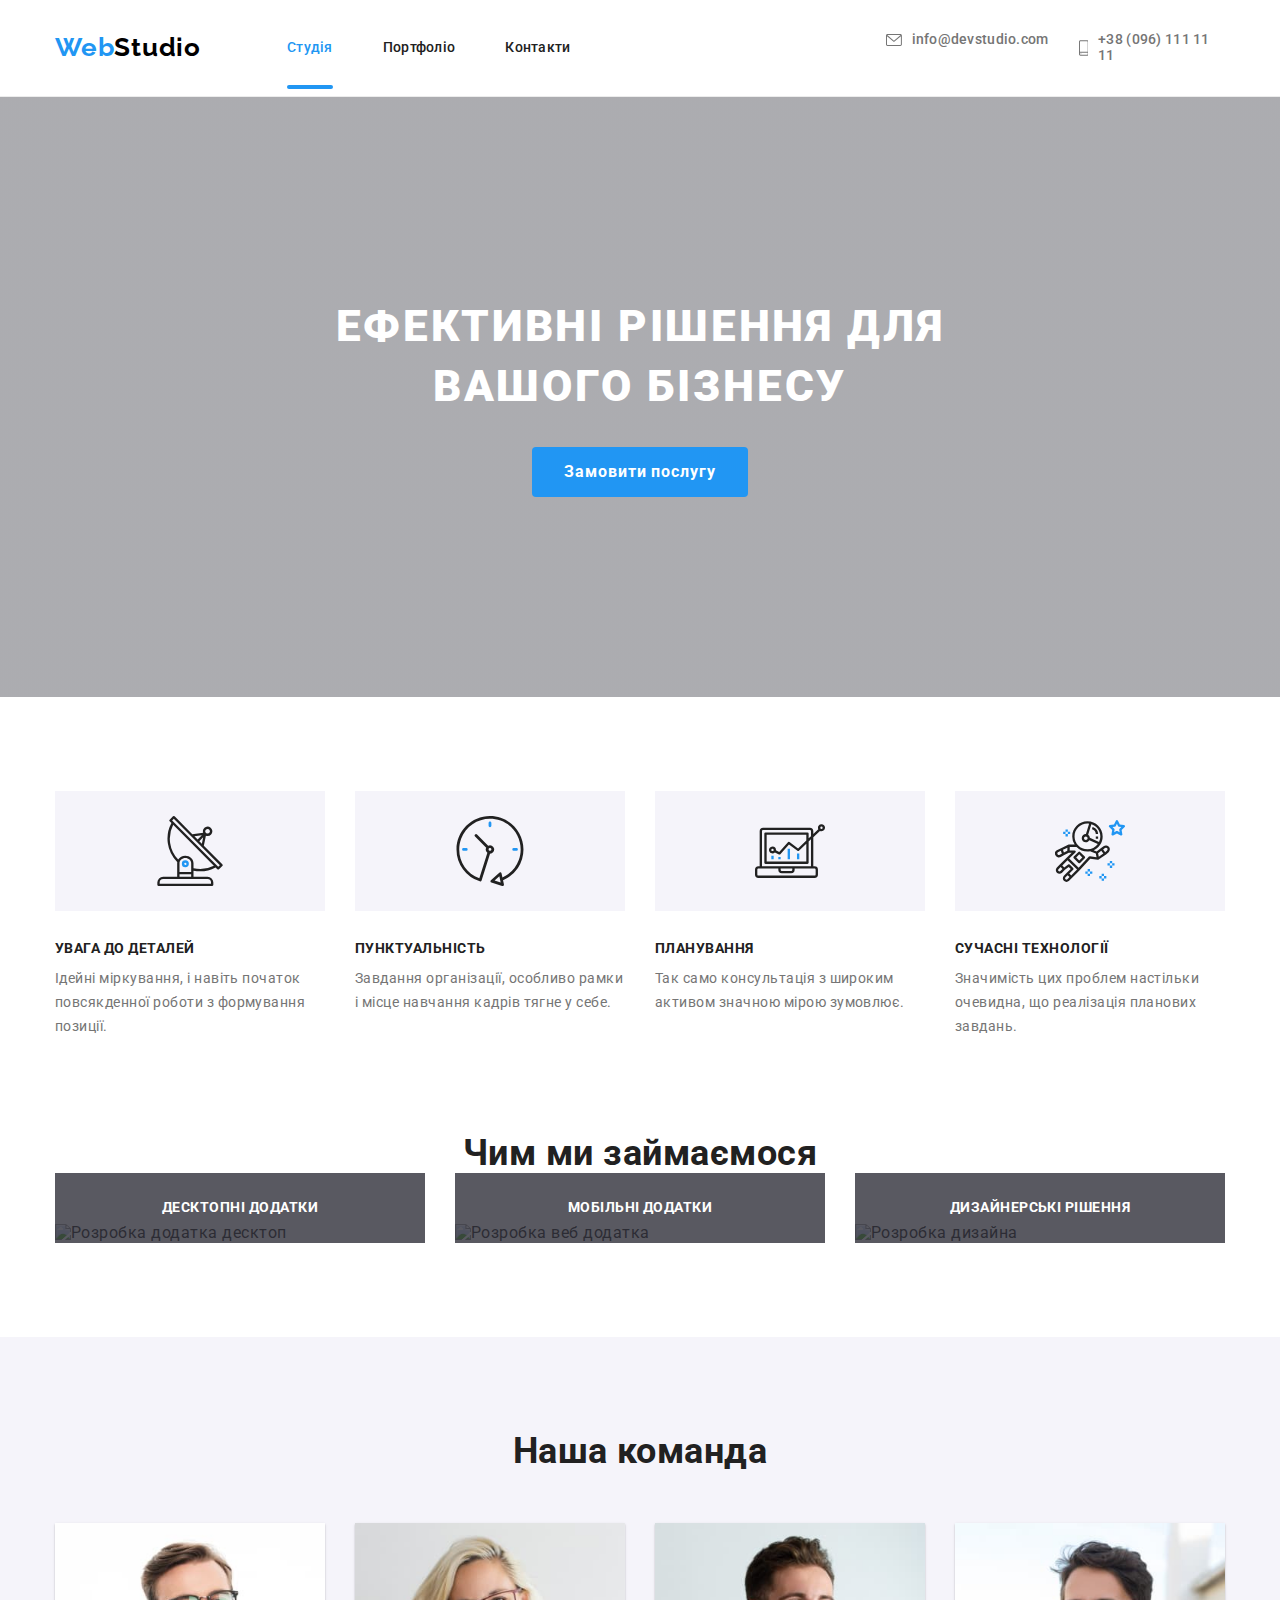
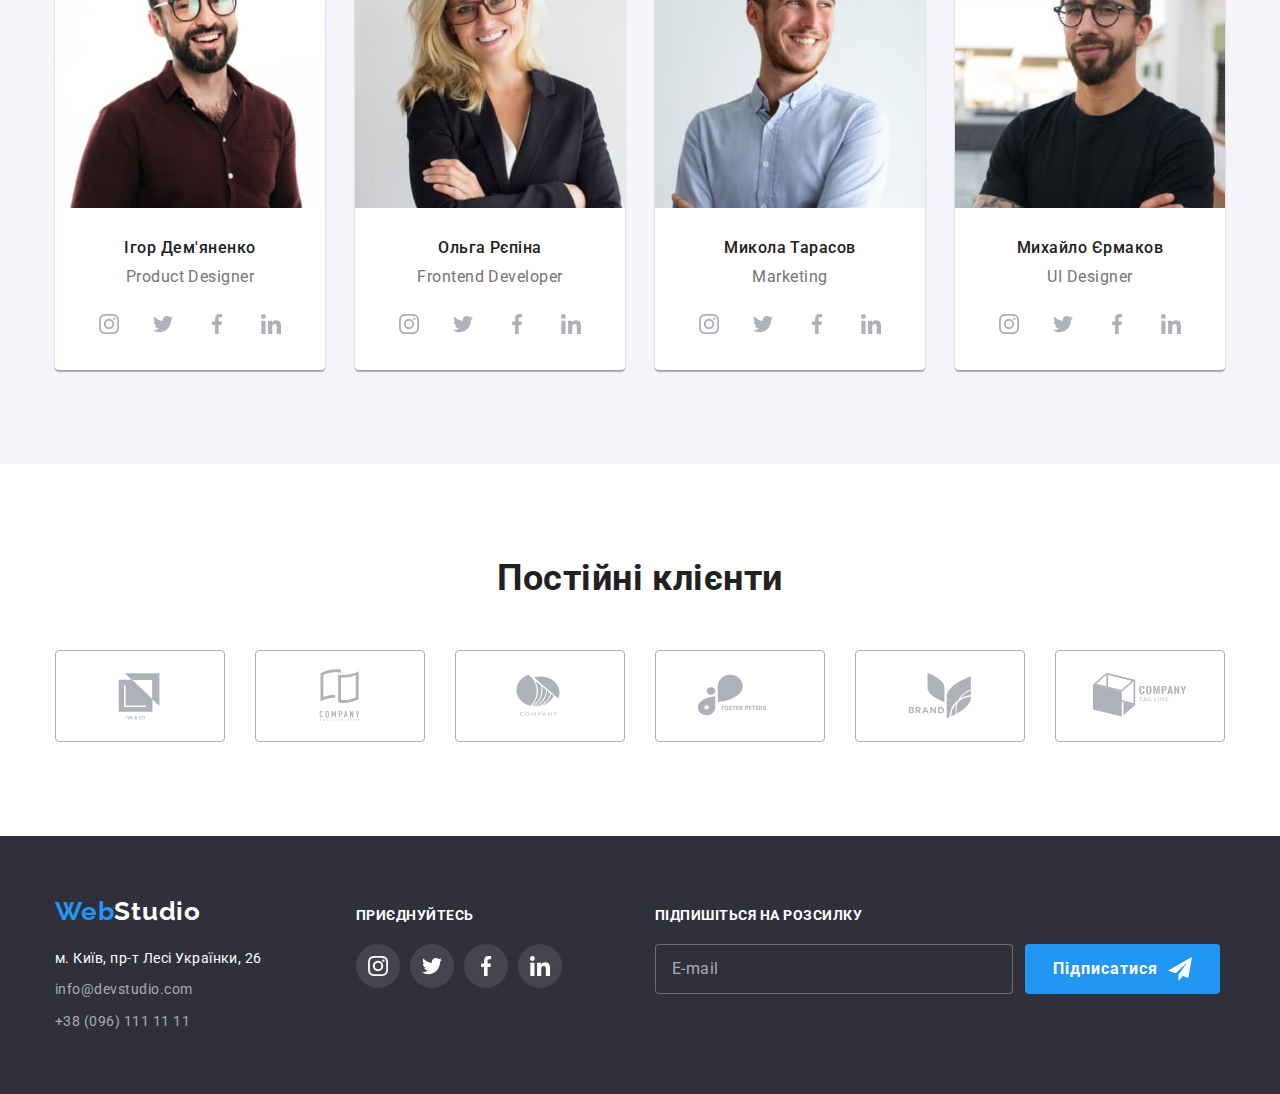
==== commit 0f397536: "Update index and portfolio" ====
--- a/index.html
+++ b/index.html
@@ -15,57 +15,82 @@
     />
     <link rel="stylesheet" href="./css/main.min.css" />
   </head>
-  <body>
+  <body style>
     <!-- Шапка сторінки -->
     <header class="page-header">
       <div class="container container--nav">
-        <a href="index.html" class="logo"><span class="logo__color">Web</span>Studio</a>
-        <div class="container-menu container-menu--is-open" data-menu>
-          <nav>
-            <ul class="nav">
-              <li class="nav__item nav__item--current">
-                <a href="#" class="nav__link nav__link--current">Студія</a>
-              </li>
-              <li class="nav__item"><a href="./portfolio.html" class="nav__link">Портфоліо</a></li>
-              <li class="nav__item"><a href="#" class="nav__link">Контакти</a></li>
-            </ul>
-          </nav>
-
-          <ul class="contacts">
-            <li class="contacts__item">
-              <a href="mailto:info@devstudio.com" class="contacts__link"
-                ><svg class="contacts__icon" width="16px" height="12px">
-                  <use href="./images/icons.svg#icon-envelope-1"></use>
-                </svg>
-                info@devstudio.com</a
-              >
-            </li>
-            <li class="contacts__item">
-              <a href="tel:+380961111111" class="contacts__link"
-                ><svg class="contacts__icon" width="10px" height="16px">
-                  <use href="./images/icons.svg#icon-smartphone-1"></use>
-                </svg>
-                +38 (096) 111 11 11
-              </a>
-            </li>
+        <nav class="nav-logo">
+          <a href="index.html" class="logo"><span class="logo__color">Web</span>Studio</a>
+          <ul class="nav">
+            <li class="nav__item nav__item--current">
+              <a href="#" class="nav__link nav__link--current">Студія</a>
+            </li>
+            <li class="nav__item"><a href="./portfolio.html" class="nav__link">Портфоліо</a></li>
+            <li class="nav__item"><a href="#" class="nav__link">Контакти</a></li>
           </ul>
-
-          <ul class="mobmenu-social">
-            <li><a href="" class="mobmenu-social__link">Instagram</a></li>
-            <li><a href="" class="mobmenu-social__link">Twitter</a></li>
-            <li><a href="" class="mobmenu-social__link">Facebook</a></li>
-            <li><a href="" class="mobmenu-social__link">LinkedIn</a></li>
-          </ul>
-        </div>
-
-        <button type="button" class="menu-button menu-button--is-open" data-menu-button>
-          <svg width="40px" height="40px" aria-label="Перемикач мобільного меню">
-            <use class="menu-button__open" href="./images/icons.svg#icon-menu"></use>
-            <use class="menu-button__close" href="./images/icons.svg#icon-close-menu"></use>
+        </nav>
+
+        <ul class="contacts">
+          <li class="contacts__item">
+            <a href="mailto:info@devstudio.com" class="contacts__link"
+              ><svg class="contacts__icon contacts__icon--small" width="16px" height="12px">
+                <use href="./images/icons.svg#icon-envelope-1"></use>
+              </svg>
+              info@devstudio.com</a
+            >
+          </li>
+          <li class="contacts__item">
+            <a href="tel:+380961111111" class="contacts__link"
+              ><svg class="contacts__icon contacts__icon--little" width="10px" height="16px">
+                <use href="./images/icons.svg#icon-smartphone-1"></use>
+              </svg>
+              +38 (096) 111 11 11
+            </a>
+          </li>
+        </ul>
+
+        <button class="menu-toggle js-open-menu" aria-expanded="false" aria-controls="mobile-menu">
+          <svg width="40px" height="40px">
+            <use class="icon-open" href="./images/icons.svg#icon-menu"></use>
           </svg>
         </button>
       </div>
     </header>
+    <div class="menu-container js-menu-container" id="mobile-menu">
+      <button class="menu-toggle menu-container__menu-toggle js-close-menu">
+        <svg width="40px" height="40px">
+          <use href="./images/icons.svg#icon-close-menu"></use>
+        </svg>
+      </button>
+      <div class="mobile-menu">
+        <ul class="mob-nav">
+          <li class="mob-nav__item">
+            <a class="mob-nav__link mob-nav__link--current" href="#">Студія</a>
+          </li>
+          <li class="mob-nav__item">
+            <a class="mob-nav__link" href="./portfolio.html">Портфоліо</a>
+          </li>
+          <li class="mob-nav__item"><a class="mob-nav__link" href="#">Контакти</a></li>
+        </ul>
+
+        <ul class="mob-contacts">
+          <li class="mob-contacts__item">
+            <a class="mob-contacts__link mob-contacts__link--current" href="tel:+380961111111">
+              +38 (096) 111 11 11</a
+            >
+          </li>
+          <li class="mob-contacts__item">
+            <a class="mob-contacts__link" href="mailto:info@devstudio.com"> info@devstudio.com </a>
+          </li>
+        </ul>
+      </div>
+      <ul class="mob-social">
+        <li class="mob-social__item"><a href="" class="mob-social__link">Instagram</a></li>
+        <li class="mob-social__item"><a href="" class="mob-social__link">Twitter</a></li>
+        <li class="mob-social__item"><a href="" class="mob-social__link">Facebook</a></li>
+        <li class="mob-social__item"><a href="" class="mob-social__link">LinkedIn</a></li>
+      </ul>
+    </div>
     <main>
       <!-- Герой -->
       <section class="hero hero--overlay">
@@ -135,19 +160,34 @@
           <ul class="work-list">
             <li>
               <div class="thumb">
-                <img src="./images/box1.jpg" alt="Розробка додатка десктоп" width="370" />
+                <img
+                  srcset="./images/box1@1x.jpg 1x, ./images/box1@2x.jpg 2x"
+                  src="./images/box1@1x.jpg"
+                  alt="Розробка додатка десктоп"
+                  width="370"
+                />
                 <p class="thumb__descr">Десктопні додатки</p>
               </div>
             </li>
             <li>
               <div class="thumb">
-                <img src="./images/box2.jpg" alt="Розробка веб додатка" width="370" />
+                <img
+                  srcset="./images/box2@1x.jpg 1x, ./images/box2@2x.jpg 2x"
+                  src="./images/box2@1x.jpg"
+                  alt="Розробка веб додатка"
+                  width="370"
+                />
                 <p class="thumb__descr">Мобільні додатки</p>
               </div>
             </li>
             <li>
               <div class="thumb">
-                <img src="./images/box3.jpg" alt="Розробка дизайна" width="370" />
+                <img
+                  srcset="./images/box3@1x.jpg 1x, ./images/box3@2x.jpg 2x"
+                  src="./images/box3@1x.jpg"
+                  alt="Розробка дизайна"
+                  width="370"
+                />
                 <p class="thumb__descr">Дизайнерські рішення</p>
               </div>
             </li>
@@ -420,7 +460,7 @@
             <a href="#" class="logo footer__logo"><span class="logo__color">Web</span>Studio</a>
             <address class="address">
               <ul>
-                <li>
+                <li class="address-item">
                   <a
                     href="https://goo.gl/maps/CUmirf4CLt4Hmm4W9"
                     class="address__map"
@@ -429,12 +469,12 @@
                     >м. Київ, пр-т Лесі Українки, 26</a
                   >
                 </li>
-                <li>
+                <li class="address-item">
                   <a href="mailto:info@devstudio.com" class="address__contacts"
                     >info@devstudio.com</a
                   >
                 </li>
-                <li>
+                <li class="address-item">
                   <a href="tel:+380961111111" class="address__contacts">+38 (096) 111 11 11</a>
                 </li>
               </ul>
--- a/css/main.min.css
+++ b/css/main.min.css
@@ -1 +1 @@
-body{background-color:#fff;color:#212121;font-family:Roboto,sans-serif;letter-spacing:.03em}a{text-decoration:none}ul{padding:0;margin:0;list-style:none}h2,h3,h4,p{margin-top:0;margin-bottom:0}img{display:block;max-width:100%;height:auto}.container{max-width:1200px;padding:0px 15px;margin-right:auto;margin-left:auto}@media screen and (min-width: 480px){.container{width:480px}}@media screen and (min-width: 768px){.container{width:768px}}@media screen and (min-width: 1200px){.container{width:1200px}}.visually-hidden{position:absolute;white-space:nowrap;width:1px;height:1px;overflow:hidden;border:0;padding:0;clip:rect(0 0 0 0);-webkit-clip-path:inset(50%);clip-path:inset(50%);margin:-1px}.team-title,.work__title{margin-bottom:30px;font-weight:700;font-size:24px;line-height:1.16;text-align:center}@media screen and (min-width: 1200px){.team-title,.work__title{font-size:36px;margin-bottom:50px}}.form__button,.form__field:focus-within .form__textarea,.form__field:focus-within .form__input,.modal--close,.form-footer__button,.hero__button{cursor:pointer}.page-header{position:relative;border-bottom:1px solid #ececec}@media screen and (max-width: 767px){.page-header{min-height:60px}}.container--nav{display:-webkit-box;display:-ms-flexbox;display:flex;-webkit-box-align:center;-ms-flex-align:center;align-items:center}@media screen and (max-width: 767px){.container--nav{-webkit-box-pack:justify;-ms-flex-pack:justify;justify-content:space-between}}.menu-button{display:-webkit-inline-box;display:-ms-inline-flexbox;display:inline-flex;margin:0;padding:0;border:none;background-color:rgba(0,0,0,0)}@media screen and (min-width: 768px){.menu-button{display:none}}.menu-button__close{display:none}.menu-button--is-open .menu-button__close{display:block}.menu-button--is-open .menu-button__open{display:none}@media screen and (max-width: 767px){.container-menu{display:none;position:absolute;top:100%;left:0;width:100%;height:796px;padding-left:40px;background-color:#fff;z-index:1}.container-menu--is-open{display:block}}@media screen and (min-width: 768px){.container-menu{display:-webkit-box;display:-ms-flexbox;display:flex;-webkit-box-align:center;-ms-flex-align:center;align-items:center}}.nav__item--current{position:relative}@media screen and (max-width: 767px){.nav__item:not(:first-child){margin-top:32px}}@media screen and (min-width: 768px){.nav{display:-webkit-box;display:-ms-flexbox;display:flex;margin-left:86px}.nav__item:not(:last-child){margin-right:50px}}.nav__link{display:block;padding-top:32px;padding-bottom:32px;color:#212121;font-weight:500;font-size:14px;line-height:1.14;letter-spacing:.02em;-webkit-transition:color 250ms cubic-bezier(0.4, 0, 0.2, 1);transition:color 250ms cubic-bezier(0.4, 0, 0.2, 1)}.nav__link:hover,.nav__link:focus{color:#2196f3}.nav__link--current{color:#2196f3}@media screen and (max-width: 767px){.nav__link{font-size:40px;line-height:1.17;padding:0}}@media screen and (min-width: 768px){.nav__link--current::after{position:absolute;content:"";left:0;bottom:-1px;display:inline-block;width:100%;height:4px;background-color:#2196f3;border-radius:4px}}@media screen and (max-width: 767px){.contacts{display:-webkit-box;display:-ms-flexbox;display:flex;-webkit-box-orient:vertical;-webkit-box-direction:reverse;-ms-flex-direction:column-reverse;flex-direction:column-reverse;margin-top:264px}}@media screen and (min-width: 768px)and (max-width: 1199px){.contacts{display:-webkit-box;display:-ms-flexbox;display:flex;-webkit-box-orient:vertical;-webkit-box-direction:normal;-ms-flex-direction:column;flex-direction:column;margin-left:96px;row-gap:10px}}@media screen and (min-width: 1200px){.contacts{display:-webkit-box;display:-ms-flexbox;display:flex;margin-top:0;margin-left:305px}}@media screen and (max-width: 767px){.contacts__item:nth-child(odd){margin-top:32px}}@media screen and (min-width: 1200px){.contacts__item:nth-child(odd){margin-right:30px}}.contacts__link{display:-webkit-box;display:-ms-flexbox;display:flex;-webkit-box-align:center;-ms-flex-align:center;align-items:center;color:#757575;font-weight:500;font-size:12px;line-height:1.14;letter-spacing:.02em;-webkit-transition:color 250ms cubic-bezier(0.4, 0, 0.2, 1);transition:color 250ms cubic-bezier(0.4, 0, 0.2, 1)}.contacts__link:hover,.contacts__link:focus{color:#2196f3}@media screen and (min-width: 1200px){.contacts__link{padding-top:32px;padding-bottom:32px;font-size:14px}}@media screen and (max-width: 767px){[href="tel:+380961111111"]{font-size:34px;line-height:1.17;color:#2196f3}}@media screen and (max-width: 390px){[href="tel:+380961111111"]{font-size:28px}}@media screen and (max-width: 767px){[href="mailto:info@devstudio.com"]{font-size:24px;line-height:1.17}}.contacts__icon{margin-right:10px;fill:currentColor}@media screen and (max-width: 767px){.contacts__icon{display:none}}.mobmenu-social{display:-webkit-box;display:-ms-flexbox;display:flex;margin-top:64px;gap:10px}.mobmenu-social__link{font-weight:500;font-size:18px;line-height:1.22;letter-spacing:.02em;color:#2196f3}@media screen and (max-width: 390px){.mobmenu-social__link{font-size:14px}}@media screen and (min-width: 768px){.mobmenu-social{display:none}}.logo{color:#000;font-family:Raleway,sans-serif;font-weight:700;font-size:24px;line-height:1.16;letter-spacing:.03em}.logo__color{color:#2196f3}@media screen and (min-width: 1200px){.logo{font-size:26px;line-height:1.19}}.hero{padding-top:118px;padding-bottom:118px;text-align:center;outline:1px solid tomato}@media screen and (min-width: 1200px){.hero{padding-top:200px;padding-bottom:200px}}.hero--overlay{margin-left:auto;margin-right:auto;max-width:1600px;background-image:-webkit-gradient(linear, left top, left bottom, from(rgba(47, 48, 58, 0.4)), to(rgba(47, 48, 58, 0.4))),url(../images/hero-mobile@1x.jpg);background-image:linear-gradient(rgba(47, 48, 58, 0.4), rgba(47, 48, 58, 0.4)),url(../images/hero-mobile@1x.jpg);background-size:cover}@media(min-device-pixel-ratio: 2),(-webkit-min-device-pixel-ratio: 2),(min-resolution: 192dpi),(min-resolution: 2dppx){.hero--overlay{background-image:-webkit-gradient(linear, left top, left bottom, from(rgba(47, 48, 58, 0.4)), to(rgba(47, 48, 58, 0.4))),url(../images/hero-mobile@2x.jpg);background-image:linear-gradient(rgba(47, 48, 58, 0.4), rgba(47, 48, 58, 0.4)),url(../images/hero-mobile@2x.jpg)}}@media(min-width: 768px){.hero--overlay{background-image:-webkit-gradient(linear, left top, left bottom, from(rgba(47, 48, 58, 0.4)), to(rgba(47, 48, 58, 0.4))),url(../images/hero-tablet@1x.jpg);background-image:linear-gradient(rgba(47, 48, 58, 0.4), rgba(47, 48, 58, 0.4)),url(../images/hero-tablet@1x.jpg)}}@media(min-width: 768px)and (min-device-pixel-ratio: 2),(min-width: 768px)and (-webkit-min-device-pixel-ratio: 2),(min-width: 768px)and (min-resolution: 192dpi),(min-width: 768px)and (min-resolution: 2dppx){.hero--overlay{background-image:-webkit-gradient(linear, left top, left bottom, from(rgba(47, 48, 58, 0.4)), to(rgba(47, 48, 58, 0.4))),url(../images/hero-tablet@2x.jpg);background-image:linear-gradient(rgba(47, 48, 58, 0.4), rgba(47, 48, 58, 0.4)),url(../images/hero-tablet@2x.jpg)}}@media(min-width: 1200px){.hero--overlay{background-image:-webkit-gradient(linear, left top, left bottom, from(rgba(47, 48, 58, 0.4)), to(rgba(47, 48, 58, 0.4))),url(../images/hero-desck@1x.jpg);background-image:linear-gradient(rgba(47, 48, 58, 0.4), rgba(47, 48, 58, 0.4)),url(../images/hero-desck@1x.jpg)}}@media(min-width: 1200px)and (min-device-pixel-ratio: 2),(min-width: 1200px)and (-webkit-min-device-pixel-ratio: 2),(min-width: 1200px)and (min-resolution: 192dpi),(min-width: 1200px)and (min-resolution: 2dppx){.hero--overlay{background-image:-webkit-gradient(linear, left top, left bottom, from(rgba(47, 48, 58, 0.4)), to(rgba(47, 48, 58, 0.4))),url(../images/hero-desck@2x.jpg);background-image:linear-gradient(rgba(47, 48, 58, 0.4), rgba(47, 48, 58, 0.4)),url(../images/hero-desck@2x.jpg)}}.hero__title{color:#000;margin-top:0;margin-bottom:30px;margin-right:auto;margin-left:auto;font-weight:900;font-size:26px;line-height:1.62;letter-spacing:.06em;text-transform:uppercase}@media screen and (min-width: 768px){.hero__title{width:360px}}@media screen and (min-width: 1200px){.hero__title{color:#fff;font-size:44px;line-height:1.36;width:696px}}.hero__button{padding:10px 24px;background-color:#2196f3;color:#fff;border:none;font-family:inherit;font-weight:700;font-size:16px;line-height:1.9;-webkit-box-align:center;-ms-flex-align:center;align-items:center;letter-spacing:.06em;border-radius:4px;-webkit-transition:background-color 250ms cubic-bezier(0.4, 0, 0.2, 1);transition:background-color 250ms cubic-bezier(0.4, 0, 0.2, 1)}.hero__button:hover,.hero__button:focus{background-color:#188ce8}@media screen and (min-width: 1200px){.hero__button{padding:10px 32px}}.section-advantage{padding:60px 0}@media screen and (min-width: 1200px){.section-advantage{padding:94px 0}}@media screen and (min-width: 768px){.advantage{display:-webkit-box;display:-ms-flexbox;display:flex;-ms-flex-wrap:wrap;flex-wrap:wrap;gap:30px}}@media screen and (max-width: 767px){.advantage__item:not(:last-child){margin-bottom:30px;width:100%}}@media screen and (min-width: 768px){.advantage__item{-ms-flex-preferred-size:calc((100% - 30px)/2);flex-basis:calc((100% - 30px)/2)}}@media screen and (min-width: 1200px){.advantage__item{-ms-flex-preferred-size:calc((100% - 90px)/4);flex-basis:calc((100% - 90px)/4)}}.advantage__icon{display:-webkit-box;display:-ms-flexbox;display:flex;background-color:#f5f4fa;height:120px;-webkit-box-pack:center;-ms-flex-pack:center;justify-content:center;-webkit-box-align:center;-ms-flex-align:center;align-items:center;margin-bottom:30px}.advantage__subtitle{margin-bottom:10px;font-weight:700;font-size:14px;line-height:1.14;text-align:center;text-transform:uppercase}.advantage__descr{color:#757575;font-size:14px;line-height:1.71}.work{padding:0 0 94px 0}@media screen and (max-width: 1199px){.work{display:none}}.work-list{display:-webkit-box;display:-ms-flexbox;display:flex;-webkit-box-pack:justify;-ms-flex-pack:justify;justify-content:space-between}.thumb{position:relative}.thumb__descr{position:absolute;bottom:0;left:0;height:70px;width:370px;padding-top:27px;padding-bottom:27px;background-color:rgba(47,48,58,.8);color:#fff;font-weight:700;font-size:14px;line-height:1.14;text-transform:uppercase;text-align:center}.section-team{padding-top:60px;padding-bottom:60px;background-color:#f5f4fa}@media screen and (min-width: 1200px){.section-team{padding-top:94px;padding-bottom:94px}}@media screen and (min-width: 768px){.team-list{display:-webkit-box;display:-ms-flexbox;display:flex;-ms-flex-wrap:wrap;flex-wrap:wrap;gap:30px}}@media screen and (min-width: 1200px){.team-list{-ms-flex-wrap:nowrap;flex-wrap:nowrap}}.team-list__item{background-color:#fff;border-bottom-right-radius:4px;border-bottom-left-radius:4px;-webkit-box-shadow:0px 2px 1px rgba(0,0,0,.2),0px 1px 1px rgba(0,0,0,.14),0px 1px 3px rgba(0,0,0,.12);box-shadow:0px 2px 1px rgba(0,0,0,.2),0px 1px 1px rgba(0,0,0,.14),0px 1px 3px rgba(0,0,0,.12)}@media screen and (max-width: 767px){.team-list__item:not(:last-child){margin-bottom:30px}}@media screen and (min-width: 768px){.team-list__item{-ms-flex-preferred-size:calc((100% - 30px)/2);flex-basis:calc((100% - 30px)/2)}}@media screen and (min-width: 1200px){.team-list__item{-ms-flex-preferred-size:calc((100% - 90px)/4);flex-basis:calc((100% - 90px)/4)}}.team-list__thumb{padding-top:30px;padding-bottom:24px}.team-list__subtitle{margin-bottom:10px;font-weight:500;font-size:16px;line-height:1.19;text-align:center}.team-list__descr{color:#757575;font-size:16px;line-height:1.19;text-align:center}.social-list{display:-webkit-box;display:-ms-flexbox;display:flex;-webkit-box-pack:center;-ms-flex-pack:center;justify-content:center;margin-top:16px;gap:10px}.social__icon{fill:currentColor}.social__link{display:-webkit-box;display:-ms-flexbox;display:flex;-webkit-box-align:center;-ms-flex-align:center;align-items:center;-webkit-box-pack:center;-ms-flex-pack:center;justify-content:center;height:44px;width:44px;border-radius:50%;color:#afb1b8;background-color:rgba(0,0,0,0);-webkit-transition:background-color 250ms cubic-bezier(0.4, 0, 0.2, 1),color 250ms cubic-bezier(0.4, 0, 0.2, 1);transition:background-color 250ms cubic-bezier(0.4, 0, 0.2, 1),color 250ms cubic-bezier(0.4, 0, 0.2, 1)}.social__link:hover,.social__link:focus{color:#fff;background-color:#2196f3}.section-client{padding-top:60px;padding-bottom:60px}@media screen and (min-width: 1200px){.section-client{padding-top:94px;padding-bottom:94px}}.client{display:-webkit-box;display:-ms-flexbox;display:flex;gap:30px;-ms-flex-wrap:wrap;flex-wrap:wrap}@media screen and (min-width: 1200px){.client{-ms-flex-wrap:nowrap;flex-wrap:nowrap}}.client__item{max-height:92px}@media screen and (max-width: 767px){.client__item{-ms-flex-preferred-size:calc((100% - 30px)/2);flex-basis:calc((100% - 30px)/2)}}@media screen and (min-width: 768px){.client__item{-ms-flex-preferred-size:calc((100% - 60px)/3);flex-basis:calc((100% - 60px)/3)}}@media screen and (min-width: 1200px){.client__item{-ms-flex-preferred-size:calc((100% - 150px)/6);flex-basis:calc((100% - 150px)/6)}}.client__link{display:-webkit-box;display:-ms-flexbox;display:flex;-webkit-box-pack:center;-ms-flex-pack:center;justify-content:center;padding:16px 32px;color:#afb1b8;border:1px solid #afb1b8;border-radius:4px;-webkit-transition:border-color 250ms cubic-bezier(0.4, 0, 0.2, 1),color 250ms cubic-bezier(0.4, 0, 0.2, 1);transition:border-color 250ms cubic-bezier(0.4, 0, 0.2, 1),color 250ms cubic-bezier(0.4, 0, 0.2, 1)}.client__link:hover,.client__link:focus{border-color:#2196f3;color:#2196f3}.client__icon{fill:currentColor}.footer{padding:60px 0px;background-color:#2f303a}.footer__logo{display:block;margin-bottom:28px;color:#fff;text-align:center}@media screen and (min-width: 1200px){.footer__logo{text-align:left}}.address{margin-left:auto;margin-right:auto;margin-bottom:60px;text-align:center}@media screen and (min-width: 1200px){.address{margin-bottom:0;width:231px;text-align:left}}.address__map{color:#fff;font-style:normal;font-size:14px;line-height:1.7;-webkit-transition:color 250ms cubic-bezier(0.4, 0, 0.2, 1);transition:color 250ms cubic-bezier(0.4, 0, 0.2, 1)}.address__map:hover,.address__map:focus{color:#2196f3}.address__contacts{display:inline-block;margin-top:12px;color:rgba(255,255,255,.6);font-style:normal;font-size:14px;line-height:1.7;-webkit-transition:color 250ms cubic-bezier(0.4, 0, 0.2, 1);transition:color 250ms cubic-bezier(0.4, 0, 0.2, 1)}.address__contacts:hover,.address__contacts:focus{color:#2196f3}@media screen and (min-width: 1200px){.container--flex{display:-webkit-box;display:-ms-flexbox;display:flex;-webkit-box-align:baseline;-ms-flex-align:baseline;align-items:baseline}}.thumb-social{display:-webkit-box;display:-ms-flexbox;display:flex;-webkit-box-orient:vertical;-webkit-box-direction:normal;-ms-flex-direction:column;flex-direction:column;margin-left:auto;margin-right:auto;margin-bottom:60px;width:206px;height:80px}@media screen and (min-width: 768px){.thumb-social{margin-left:165px;margin-right:0;margin-bottom:0}}@media screen and (min-width: 1200px){.thumb-social{margin-left:70px}}@media screen and (min-width: 768px){.container-adr-social{display:-webkit-box;display:-ms-flexbox;display:flex;-webkit-box-align:baseline;-ms-flex-align:baseline;align-items:baseline;-ms-flex-pack:distribute;justify-content:space-around}}.footer__title{margin-bottom:20px;color:#fff;font-weight:700;font-size:14px;line-height:1.14;text-align:center;text-transform:uppercase}.social-footer{display:-webkit-box;display:-ms-flexbox;display:flex;-webkit-box-pack:justify;-ms-flex-pack:justify;justify-content:space-between}.social-footer__link{display:-webkit-box;display:-ms-flexbox;display:flex;-webkit-box-align:center;-ms-flex-align:center;align-items:center;-webkit-box-pack:center;-ms-flex-pack:center;justify-content:center;height:44px;width:44px;border-radius:50%;color:#fff;background-color:rgba(255,255,255,.1);-webkit-transition:background-color 250ms cubic-bezier(0.4, 0, 0.2, 1);transition:background-color 250ms cubic-bezier(0.4, 0, 0.2, 1)}.social-footer__link:hover,.social-footer__link:focus{background-color:#2196f3}.social-footer__icon{fill:currentColor}.form-footer{display:-webkit-box;display:-ms-flexbox;display:flex;-webkit-box-orient:vertical;-webkit-box-direction:normal;-ms-flex-direction:column;flex-direction:column}@media screen and (min-width: 1200px){.form-footer{margin-left:93px}}.thumb-form{text-align:center}@media screen and (min-width: 1200px){.thumb-form{display:-webkit-box;display:-ms-flexbox;display:flex}}.form-footer__button{display:-webkit-box;display:-ms-flexbox;display:flex;-webkit-box-align:center;-ms-flex-align:center;align-items:center;padding:10px 28px;margin-left:auto;margin-right:auto;border:none;border-radius:4px;font-weight:700;font-size:16px;line-height:1.87;letter-spacing:.06em;text-align:center;color:#fff;background-color:#2196f3}.form-footer__icon{margin-left:10px}.form-footer__input{width:100%;margin-bottom:20px;padding:15px 16px;color:#fff;background-color:#2f303a;border-radius:4px;border:1px solid rgba(255,255,255,.3)}.form-footer__input::-webkit-input-placeholder{font-size:16px;line-height:1.25;letter-spacing:.03em;color:rgba(255,255,255,.6)}.form-footer__input::-moz-placeholder{font-size:16px;line-height:1.25;letter-spacing:.03em;color:rgba(255,255,255,.6)}.form-footer__input:-ms-input-placeholder{font-size:16px;line-height:1.25;letter-spacing:.03em;color:rgba(255,255,255,.6)}.form-footer__input::-ms-input-placeholder{font-size:16px;line-height:1.25;letter-spacing:.03em;color:rgba(255,255,255,.6)}.form-footer__input::placeholder{font-size:16px;line-height:1.25;letter-spacing:.03em;color:rgba(255,255,255,.6)}@media screen and (min-width: 768px){.form-footer__input{display:block;width:450px;margin-left:auto;margin-right:auto}}@media screen and (min-width: 1200px){.form-footer__input{width:358px;margin-right:12px;margin-bottom:0}}.backdrop{position:fixed;top:0;left:0;width:100%;height:100%;background-color:rgba(0,0,0,.2);opacity:1;-webkit-transition:opacity 400ms cubic-bezier(0.4, 0, 0.2, 1);transition:opacity 400ms cubic-bezier(0.4, 0, 0.2, 1)}.backdrop--is-hidden{opacity:0;pointer-events:none;visibility:hidden}@media screen and (max-width: 767px){.backdrop{padding:93px 15px 94px;overflow-y:auto}}.modal{position:absolute;top:50%;left:50%;padding:40px;background-color:#fff;border-radius:4px;-webkit-box-shadow:0px 2px 1px rgba(0,0,0,.2),0px 1px 1px rgba(0,0,0,.14),0px 1px 3px rgba(0,0,0,.12);box-shadow:0px 2px 1px rgba(0,0,0,.2),0px 1px 1px rgba(0,0,0,.14),0px 1px 3px rgba(0,0,0,.12);-webkit-transform:translate(-50%, -50%) scale(1);transform:translate(-50%, -50%) scale(1);-webkit-transition:-webkit-transform 400ms cubic-bezier(0.4, 0, 0.2, 1);transition:-webkit-transform 400ms cubic-bezier(0.4, 0, 0.2, 1);transition:transform 400ms cubic-bezier(0.4, 0, 0.2, 1);transition:transform 400ms cubic-bezier(0.4, 0, 0.2, 1), -webkit-transform 400ms cubic-bezier(0.4, 0, 0.2, 1)}@media screen and (min-width: 480px){.modal{max-width:450px;width:100%;max-height:609px;height:100%}}@media screen and (min-width: 1200px){.modal{max-width:528px;width:100%;max-height:581px;height:100%}}.backdrop--is-hidden .modal{-webkit-transform:translate(-50%, -50%) scale(0.5);transform:translate(-50%, -50%) scale(0.5)}.modal--close{position:absolute;top:8px;right:8px;display:-webkit-box;display:-ms-flexbox;display:flex;-webkit-box-align:center;-ms-flex-align:center;align-items:center;-webkit-box-pack:center;-ms-flex-pack:center;justify-content:center;padding:0;width:30px;height:30px;border:1px solid rgba(0,0,0,.1);border-radius:50%;background-color:#fff;-webkit-transition:fill 250ms cubic-bezier(0.4, 0, 0.2, 1);transition:fill 250ms cubic-bezier(0.4, 0, 0.2, 1)}.modal--close:hover,.modal--close:focus{fill:#2196f3}@media screen and (min-width: 480px){.form{position:absolute;max-width:370px;width:100%}}@media screen and (min-width: 1200px){.form{max-width:448px;width:100%}}.form-title{font-weight:700;font-size:20px;line-height:1.15;text-align:center;margin-bottom:12px}.form__field{position:relative;display:-webkit-box;display:-ms-flexbox;display:flex;-webkit-box-orient:vertical;-webkit-box-direction:normal;-ms-flex-direction:column;flex-direction:column;margin-bottom:10px}.form__field--last{margin-bottom:20px}.form__icon{position:absolute;top:50%;left:12px}.form__field:focus-within .form__icon{fill:#2196f3}.form__label{margin-bottom:4px;font-size:12px;line-height:1.17;letter-spacing:.01em;color:#757575}.form__input{padding:0;padding-left:42px;height:40px;border:1px solid rgba(33,33,33,.2);border-radius:4px}.form__field:focus-within .form__input{border:1px solid #2196f3;outline:none}.form__textarea{height:120px;padding:12px 16px;border:1px solid rgba(33,33,33,.2);border-radius:4px;resize:none}.form__textarea::-webkit-input-placeholder{font-size:12px;line-height:1.17;letter-spacing:.01em}.form__textarea::-moz-placeholder{font-size:12px;line-height:1.17;letter-spacing:.01em}.form__textarea:-ms-input-placeholder{font-size:12px;line-height:1.17;letter-spacing:.01em}.form__textarea::-ms-input-placeholder{font-size:12px;line-height:1.17;letter-spacing:.01em}.form__textarea::placeholder{font-size:12px;line-height:1.17;letter-spacing:.01em}.form__field:focus-within .form__textarea{border:1px solid #2196f3;outline:none}.form__policy{display:-webkit-box;display:-ms-flexbox;display:flex;-webkit-box-align:center;-ms-flex-align:center;align-items:center;font-size:14px;line-height:1.71;letter-spacing:.03em;color:#757575}@media screen and (max-width: 1199px){.form__policy{font-size:12px;line-height:1.16}}.form__checkbox{position:absolute;white-space:nowrap;width:1px;height:1px;overflow:hidden;border:0;padding:0;clip:rect(0 0 0 0);-webkit-clip-path:inset(50%);clip-path:inset(50%);margin:-1px}.form__check-icon{display:inline-block;width:16px;height:15px;margin-right:7px;margin-left:10px;border:1px solid #212121;border-radius:2px}.form__checkbox:checked+.form__check-icon{background-color:#2196f3;border-color:#2196f3;background-image:url(../images/icon\ check.svg);background-size:contain;background-repeat:no-repeat;background-origin:border-box}.form__checkbox-link{font-size:14px;line-height:1.71;letter-spacing:.03em;color:#2196f3;text-decoration:underline;-webkit-text-decoration-skip-ink:none;text-decoration-skip-ink:none}@media screen and (max-width: 1199px){.form__checkbox-link{font-size:12px;line-height:1.16}}.form__button{display:block;margin-top:30px;margin-left:auto;margin-right:auto;padding:10px 52px;border:none;border-radius:4px;font-weight:700;font-size:16px;line-height:1.87;letter-spacing:.06em;color:#fff;background-color:#2196f3;-webkit-box-shadow:0px 4px 4px rgba(0,0,0,.15);box-shadow:0px 4px 4px rgba(0,0,0,.15);-webkit-transition:background-color 250ms cubic-bezier(0.4, 0, 0.2, 1);transition:background-color 250ms cubic-bezier(0.4, 0, 0.2, 1)}.form__button:hover,.form__button:focus{background-color:#188ce8}/*# sourceMappingURL=main.min.css.map */+body{background-color:#fff;color:#212121;font-family:Roboto,sans-serif;letter-spacing:.03em}a{text-decoration:none}ul{padding:0;margin:0;list-style:none}h2,h3,h4,p{margin-top:0;margin-bottom:0}img{display:block;max-width:100%;height:auto}.container{max-width:1200px;padding:0px 15px;margin-right:auto;margin-left:auto}@media screen and (min-width: 480px){.container{width:480px}}@media screen and (min-width: 768px){.container{width:768px}}@media screen and (min-width: 1200px){.container{width:1200px}}.visually-hidden{position:absolute;white-space:nowrap;width:1px;height:1px;overflow:hidden;border:0;padding:0;clip:rect(0 0 0 0);-webkit-clip-path:inset(50%);clip-path:inset(50%);margin:-1px}.team-title,.work__title{margin-bottom:30px;font-weight:700;font-size:24px;line-height:1.16;text-align:center}@media screen and (min-width: 1200px){.team-title,.work__title{font-size:36px;margin-bottom:50px}}.form__button,.form__field:focus-within .form__textarea,.form__field:focus-within .form__input,.modal--close,.form-footer__button,.hero__button{cursor:pointer}.page-header{position:relative;border-bottom:1px solid #ececec}@media screen and (max-width: 767px){.page-header{min-height:60px}}.container--nav{display:-webkit-box;display:-ms-flexbox;display:flex;-webkit-box-align:center;-ms-flex-align:center;align-items:center}@media screen and (max-width: 767px){.container--nav{-webkit-box-pack:justify;-ms-flex-pack:justify;justify-content:space-between}}.nav-logo{display:-webkit-box;display:-ms-flexbox;display:flex;-webkit-box-align:center;-ms-flex-align:center;align-items:center;-webkit-box-pack:justify;-ms-flex-pack:justify;justify-content:space-between}.nav__item--current{position:relative}@media screen and (max-width: 767px){.nav{display:none}}@media screen and (min-width: 768px){.nav{display:-webkit-box;display:-ms-flexbox;display:flex;margin-left:86px}.nav__item:not(:last-child){margin-right:50px}}.nav__link{display:block;padding-top:32px;padding-bottom:32px;color:#212121;font-weight:500;font-size:14px;line-height:1.14;letter-spacing:.02em;-webkit-transition:color 250ms cubic-bezier(0.4, 0, 0.2, 1);transition:color 250ms cubic-bezier(0.4, 0, 0.2, 1)}.nav__link:hover,.nav__link:focus{color:#2196f3}.nav__link--current{color:#2196f3}@media screen and (min-width: 768px){.nav__link--current::after{position:absolute;content:"";left:0;bottom:-1px;display:inline-block;width:100%;height:4px;background-color:#2196f3;border-radius:4px}}@media screen and (max-width: 767px){.contacts{display:none}}@media screen and (min-width: 768px)and (max-width: 1199px){.contacts{display:-webkit-box;display:-ms-flexbox;display:flex;-webkit-box-orient:vertical;-webkit-box-direction:normal;-ms-flex-direction:column;flex-direction:column;margin-left:96px;row-gap:10px}}@media screen and (min-width: 1200px){.contacts{display:-webkit-box;display:-ms-flexbox;display:flex;margin-top:0;margin-left:315px}}@media screen and (min-width: 1200px){.contacts__item:nth-child(odd){margin-right:30px}}.contacts__link{display:-webkit-box;display:-ms-flexbox;display:flex;-webkit-box-align:center;-ms-flex-align:center;align-items:center;color:#757575;font-weight:500;font-size:12px;line-height:1.16;letter-spacing:.02em;-webkit-transition:color 250ms cubic-bezier(0.4, 0, 0.2, 1);transition:color 250ms cubic-bezier(0.4, 0, 0.2, 1)}.contacts__link:hover,.contacts__link:focus{color:#2196f3}@media screen and (min-width: 1200px){.contacts__link{padding-top:32px;padding-bottom:32px;font-size:14px;line-height:1.14}}.menu-toggle{display:-webkit-box;display:-ms-flexbox;display:flex;-webkit-box-align:center;-ms-flex-align:center;align-items:center;-webkit-box-pack:center;-ms-flex-pack:center;justify-content:center;padding:0;background-color:rgba(0,0,0,0);border:none}@media(min-width: 768px){.menu-toggle{display:none}}.menu-container{position:fixed;top:0;left:0;width:100vw;height:100vh;padding:48px;background-color:#fff;z-index:999;-webkit-transform:translateX(100%);transform:translateX(100%);-webkit-transition:-webkit-transform 250ms ease-in-out;transition:-webkit-transform 250ms ease-in-out;transition:transform 250ms ease-in-out;transition:transform 250ms ease-in-out, -webkit-transform 250ms ease-in-out}.menu-container.is-open{-webkit-transform:translateX(0);transform:translateX(0);overflow:scroll}.menu-container__menu-toggle{position:absolute;top:10px;right:15px}.menu-container__menu-toggle:hover,.menu-container__menu-toggle:focus{fill:#2196f3}.contacts__icon{margin-right:10px;fill:currentColor}@media screen and (max-width: 767px){.contacts__icon{display:none}}@media screen and (min-width: 768px)and (max-width: 1199px){.contacts__icon--small{width:14px;height:10px}.contacts__icon--little{width:10px;height:14px}}.mob-social{display:-webkit-box;display:-ms-flexbox;display:flex;gap:10px}.mob-social__item:not(:last-child){border-right:1px solid rgba(33,33,33,.2)}.mob-social__link{font-weight:500;font-size:18px;line-height:1.22;letter-spacing:.02em;color:#2196f3;padding-right:10px}@media screen and (max-width: 390px){.mob-social__link{font-size:12px}}@media screen and (min-width: 768px){.mob-social{display:none}}.mob-nav{margin-bottom:264px}.mob-nav__item:not(:last-child){margin-bottom:32px}.mob-nav__link{font-weight:500;font-size:40px;line-height:1.17;letter-spacing:.02em;color:#212121}.mob-nav__link--current{color:#2196f3}.mob-contacts{margin-bottom:64px}.mob-contacts__item:first-child{margin-bottom:32px}.mob-contacts__link{font-weight:500;line-height:1.17;font-size:22px;letter-spacing:.02em;color:#757575}.mob-contacts__link--current{font-size:34px;color:#2196f3}@media screen and (max-width: 420px){.mob-contacts__link--current{font-size:22px}}.logo{color:#000;font-family:Raleway,sans-serif;font-weight:700;font-size:24px;line-height:1.16;letter-spacing:.03em}.logo__color{color:#2196f3}@media screen and (min-width: 1200px){.logo{font-size:26px;line-height:1.19}}.hero{margin-left:auto;margin-right:auto;padding-top:118px;padding-bottom:118px;text-align:center;max-width:1600px;background-image:-webkit-gradient(linear, left top, left bottom, from(rgba(47, 48, 58, 0.4)), to(rgba(47, 48, 58, 0.4))),url(../images/hero-mobile@1x.jpg);background-image:linear-gradient(rgba(47, 48, 58, 0.4), rgba(47, 48, 58, 0.4)),url(../images/hero-mobile@1x.jpg);background-size:cover}@media screen and (min-width: 1200px){.hero{padding-top:200px;padding-bottom:200px}}@media(min-device-pixel-ratio: 2),(-webkit-min-device-pixel-ratio: 2),(min-resolution: 192dpi),(min-resolution: 2dppx){.hero--overlay{background-image:-webkit-gradient(linear, left top, left bottom, from(rgba(47, 48, 58, 0.4)), to(rgba(47, 48, 58, 0.4))),url(../images/hero-mobile@2x.jpg);background-image:linear-gradient(rgba(47, 48, 58, 0.4), rgba(47, 48, 58, 0.4)),url(../images/hero-mobile@2x.jpg)}}@media(min-width: 768px){.hero--overlay{background-image:-webkit-gradient(linear, left top, left bottom, from(rgba(47, 48, 58, 0.4)), to(rgba(47, 48, 58, 0.4))),url(../images/hero-tablet@1x.jpg);background-image:linear-gradient(rgba(47, 48, 58, 0.4), rgba(47, 48, 58, 0.4)),url(../images/hero-tablet@1x.jpg)}}@media(min-width: 768px)and (min-device-pixel-ratio: 2),(min-width: 768px)and (-webkit-min-device-pixel-ratio: 2),(min-width: 768px)and (min-resolution: 192dpi),(min-width: 768px)and (min-resolution: 2dppx){.hero--overlay{background-image:-webkit-gradient(linear, left top, left bottom, from(rgba(47, 48, 58, 0.4)), to(rgba(47, 48, 58, 0.4))),url(../images/hero-tablet@2x.jpg);background-image:linear-gradient(rgba(47, 48, 58, 0.4), rgba(47, 48, 58, 0.4)),url(../images/hero-tablet@2x.jpg)}}@media(min-width: 1200px){.hero--overlay{background-image:-webkit-gradient(linear, left top, left bottom, from(rgba(47, 48, 58, 0.4)), to(rgba(47, 48, 58, 0.4))),url(../images/hero-desck@1x.jpg);background-image:linear-gradient(rgba(47, 48, 58, 0.4), rgba(47, 48, 58, 0.4)),url(../images/hero-desck@1x.jpg)}}@media(min-width: 1200px)and (min-device-pixel-ratio: 2),(min-width: 1200px)and (-webkit-min-device-pixel-ratio: 2),(min-width: 1200px)and (min-resolution: 192dpi),(min-width: 1200px)and (min-resolution: 2dppx){.hero--overlay{background-image:-webkit-gradient(linear, left top, left bottom, from(rgba(47, 48, 58, 0.4)), to(rgba(47, 48, 58, 0.4))),url(../images/hero-desck@2x.jpg);background-image:linear-gradient(rgba(47, 48, 58, 0.4), rgba(47, 48, 58, 0.4)),url(../images/hero-desck@2x.jpg)}}.hero__title{color:#fff;margin-top:0;margin-bottom:30px;margin-right:auto;margin-left:auto;font-weight:900;font-size:26px;line-height:1.62;letter-spacing:.06em;text-transform:uppercase}@media screen and (min-width: 768px){.hero__title{width:360px}}@media screen and (min-width: 1200px){.hero__title{color:#fff;font-size:44px;line-height:1.36;width:696px}}.hero__button{padding:10px 24px;background-color:#2196f3;color:#fff;border:none;font-family:inherit;font-weight:700;font-size:16px;line-height:1.9;-webkit-box-align:center;-ms-flex-align:center;align-items:center;letter-spacing:.06em;border-radius:4px;-webkit-transition:background-color 250ms cubic-bezier(0.4, 0, 0.2, 1);transition:background-color 250ms cubic-bezier(0.4, 0, 0.2, 1)}.hero__button:hover,.hero__button:focus{background-color:#188ce8}@media screen and (min-width: 1200px){.hero__button{padding:10px 32px}}.section-advantage{padding:60px 0}@media screen and (min-width: 1200px){.section-advantage{padding:94px 0}}@media screen and (min-width: 768px){.advantage{display:-webkit-box;display:-ms-flexbox;display:flex;-ms-flex-wrap:wrap;flex-wrap:wrap;gap:30px}}@media screen and (max-width: 767px){.advantage__item:not(:last-child){margin-bottom:30px;width:100%}}@media screen and (min-width: 768px){.advantage__item{-ms-flex-preferred-size:calc((100% - 30px)/2);flex-basis:calc((100% - 30px)/2)}}@media screen and (min-width: 1200px){.advantage__item{-ms-flex-preferred-size:calc((100% - 90px)/4);flex-basis:calc((100% - 90px)/4)}}.advantage__icon{display:-webkit-box;display:-ms-flexbox;display:flex;background-color:#f5f4fa;height:120px;-webkit-box-pack:center;-ms-flex-pack:center;justify-content:center;-webkit-box-align:center;-ms-flex-align:center;align-items:center;margin-bottom:30px}.advantage__subtitle{margin-bottom:10px;font-weight:700;font-size:14px;line-height:1.14;text-transform:uppercase}@media screen and (max-width: 767px){.advantage__subtitle{text-align:center}}.advantage__descr{color:#757575;font-size:14px;line-height:1.71}.work{padding:0 0 94px 0}@media screen and (max-width: 1199px){.work{display:none}}.work-list{display:-webkit-box;display:-ms-flexbox;display:flex;-webkit-box-pack:justify;-ms-flex-pack:justify;justify-content:space-between}.thumb{position:relative}.thumb__descr{position:absolute;bottom:0;left:0;height:70px;width:370px;padding-top:27px;padding-bottom:27px;background-color:rgba(47,48,58,.8);color:#fff;font-weight:700;font-size:14px;line-height:1.14;text-transform:uppercase;text-align:center}.section-team{padding-top:60px;padding-bottom:60px;background-color:#f5f4fa}@media screen and (min-width: 1200px){.section-team{padding-top:94px;padding-bottom:94px}}@media screen and (min-width: 768px){.team-list{display:-webkit-box;display:-ms-flexbox;display:flex;-ms-flex-wrap:wrap;flex-wrap:wrap;gap:30px}}@media screen and (min-width: 1200px){.team-list{-ms-flex-wrap:nowrap;flex-wrap:nowrap}}.team-list__item{background-color:#fff;border-bottom-right-radius:4px;border-bottom-left-radius:4px;-webkit-box-shadow:0px 2px 1px rgba(0,0,0,.2),0px 1px 1px rgba(0,0,0,.14),0px 1px 3px rgba(0,0,0,.12);box-shadow:0px 2px 1px rgba(0,0,0,.2),0px 1px 1px rgba(0,0,0,.14),0px 1px 3px rgba(0,0,0,.12)}@media screen and (max-width: 767px){.team-list__item:not(:last-child){margin-bottom:30px}}@media screen and (min-width: 768px){.team-list__item{-ms-flex-preferred-size:calc((100% - 30px)/2);flex-basis:calc((100% - 30px)/2)}}@media screen and (min-width: 1200px){.team-list__item{-ms-flex-preferred-size:calc((100% - 90px)/4);flex-basis:calc((100% - 90px)/4)}}.team-list__thumb{padding-top:30px;padding-bottom:24px}.team-list__subtitle{margin-bottom:10px;font-weight:500;font-size:16px;line-height:1.19;text-align:center}.team-list__descr{color:#757575;font-size:16px;line-height:1.19;text-align:center}.social-list{display:-webkit-box;display:-ms-flexbox;display:flex;-webkit-box-pack:center;-ms-flex-pack:center;justify-content:center;margin-top:16px;gap:10px}.social__icon{fill:currentColor}.social__link{display:-webkit-box;display:-ms-flexbox;display:flex;-webkit-box-align:center;-ms-flex-align:center;align-items:center;-webkit-box-pack:center;-ms-flex-pack:center;justify-content:center;height:44px;width:44px;border-radius:50%;color:#afb1b8;background-color:rgba(0,0,0,0);-webkit-transition:background-color 250ms cubic-bezier(0.4, 0, 0.2, 1),color 250ms cubic-bezier(0.4, 0, 0.2, 1);transition:background-color 250ms cubic-bezier(0.4, 0, 0.2, 1),color 250ms cubic-bezier(0.4, 0, 0.2, 1)}.social__link:hover,.social__link:focus{color:#fff;background-color:#2196f3}.section-client{padding-top:60px;padding-bottom:60px}@media screen and (min-width: 1200px){.section-client{padding-top:94px;padding-bottom:94px}}.client{display:-webkit-box;display:-ms-flexbox;display:flex;gap:30px;-ms-flex-wrap:wrap;flex-wrap:wrap}@media screen and (min-width: 1200px){.client{-ms-flex-wrap:nowrap;flex-wrap:nowrap}}.client__item{max-height:92px}@media screen and (max-width: 767px){.client__item{-ms-flex-preferred-size:calc((100% - 30px)/2);flex-basis:calc((100% - 30px)/2)}}@media screen and (min-width: 768px){.client__item{-ms-flex-preferred-size:calc((100% - 60px)/3);flex-basis:calc((100% - 60px)/3)}}@media screen and (min-width: 1200px){.client__item{-ms-flex-preferred-size:calc((100% - 150px)/6);flex-basis:calc((100% - 150px)/6)}}.client__link{display:-webkit-box;display:-ms-flexbox;display:flex;-webkit-box-pack:center;-ms-flex-pack:center;justify-content:center;-webkit-box-align:center;-ms-flex-align:center;align-items:center;height:92px;color:#afb1b8;border:1px solid #afb1b8;border-radius:4px;-webkit-transition:border-color 250ms cubic-bezier(0.4, 0, 0.2, 1),color 250ms cubic-bezier(0.4, 0, 0.2, 1);transition:border-color 250ms cubic-bezier(0.4, 0, 0.2, 1),color 250ms cubic-bezier(0.4, 0, 0.2, 1)}.client__link:hover,.client__link:focus{border-color:#2196f3;color:#2196f3}.client__icon{fill:currentColor}.footer{padding:60px 0px;background-color:#2f303a}.footer__logo{display:block;margin-bottom:20px;color:#fff;text-align:center}@media screen and (min-width: 1200px){.footer__logo{text-align:left}}@media screen and (max-width: 767px){.logo-address{margin-bottom:60px}}.address{margin-left:auto;margin-right:auto;text-align:center}@media screen and (min-width: 1200px){.address{margin-bottom:0;width:231px;text-align:left}}.address-item:not(:first-child){margin-top:8px}.address__map{color:#fff;font-style:normal;font-size:14px;line-height:1.7;-webkit-transition:color 250ms cubic-bezier(0.4, 0, 0.2, 1);transition:color 250ms cubic-bezier(0.4, 0, 0.2, 1)}.address__map:hover,.address__map:focus{color:#2196f3}.address__contacts{display:inline-block;color:rgba(255,255,255,.6);font-style:normal;font-size:14px;line-height:1.7;-webkit-transition:color 250ms cubic-bezier(0.4, 0, 0.2, 1);transition:color 250ms cubic-bezier(0.4, 0, 0.2, 1)}.address__contacts:hover,.address__contacts:focus{color:#2196f3}@media screen and (min-width: 1200px){.container--flex{display:-webkit-box;display:-ms-flexbox;display:flex;-webkit-box-align:baseline;-ms-flex-align:baseline;align-items:baseline}}.thumb-social{display:-webkit-box;display:-ms-flexbox;display:flex;-webkit-box-orient:vertical;-webkit-box-direction:normal;-ms-flex-direction:column;flex-direction:column;width:206px;height:80px}@media screen and (max-width: 767px){.thumb-social{margin-left:auto;margin-right:auto;margin-bottom:60px}}@media screen and (min-width: 1200px){.thumb-social{margin-left:70px}}@media screen and (min-width: 768px){.container-adr-social{display:-webkit-box;display:-ms-flexbox;display:flex;-webkit-box-align:baseline;-ms-flex-align:baseline;align-items:baseline}}@media screen and (min-width: 768px)and (max-width: 1199px){.container-adr-social{margin-bottom:60px;-ms-flex-pack:distribute;justify-content:space-around}}.footer__title{margin-bottom:20px;color:#fff;font-weight:700;font-size:14px;line-height:1.14;text-transform:uppercase}@media screen and (max-width: 1199px){.footer__title{text-align:center}}.social-footer{display:-webkit-box;display:-ms-flexbox;display:flex;-webkit-box-pack:justify;-ms-flex-pack:justify;justify-content:space-between}.social-footer__link{display:-webkit-box;display:-ms-flexbox;display:flex;-webkit-box-align:center;-ms-flex-align:center;align-items:center;-webkit-box-pack:center;-ms-flex-pack:center;justify-content:center;height:44px;width:44px;border-radius:50%;color:#fff;background-color:rgba(255,255,255,.1);-webkit-transition:background-color 250ms cubic-bezier(0.4, 0, 0.2, 1);transition:background-color 250ms cubic-bezier(0.4, 0, 0.2, 1)}.social-footer__link:hover,.social-footer__link:focus{background-color:#2196f3}.social-footer__icon{fill:currentColor}.form-footer{display:-webkit-box;display:-ms-flexbox;display:flex;-webkit-box-orient:vertical;-webkit-box-direction:normal;-ms-flex-direction:column;flex-direction:column}@media screen and (min-width: 1200px){.form-footer{margin-left:93px}}.thumb-form{text-align:center}@media screen and (min-width: 1200px){.thumb-form{display:-webkit-box;display:-ms-flexbox;display:flex}}.form-footer__button{display:-webkit-box;display:-ms-flexbox;display:flex;-webkit-box-align:center;-ms-flex-align:center;align-items:center;padding:10px 28px;margin-left:auto;margin-right:auto;border:none;border-radius:4px;font-weight:700;font-size:16px;line-height:1.87;letter-spacing:.06em;text-align:center;color:#fff;background-color:#2196f3}.form-footer__icon{margin-left:10px}.form-footer__input{width:100%;margin-bottom:20px;padding:15px 16px;color:#fff;background-color:#2f303a;border-radius:4px;border:1px solid rgba(255,255,255,.3)}.form-footer__input::-webkit-input-placeholder{font-size:16px;line-height:1.25;letter-spacing:.03em;color:rgba(255,255,255,.6)}.form-footer__input::-moz-placeholder{font-size:16px;line-height:1.25;letter-spacing:.03em;color:rgba(255,255,255,.6)}.form-footer__input:-ms-input-placeholder{font-size:16px;line-height:1.25;letter-spacing:.03em;color:rgba(255,255,255,.6)}.form-footer__input::-ms-input-placeholder{font-size:16px;line-height:1.25;letter-spacing:.03em;color:rgba(255,255,255,.6)}.form-footer__input::placeholder{font-size:16px;line-height:1.25;letter-spacing:.03em;color:rgba(255,255,255,.6)}@media screen and (min-width: 768px){.form-footer__input{display:block;width:450px;margin-left:auto;margin-right:auto}}@media screen and (min-width: 1200px){.form-footer__input{width:358px;margin-right:12px;margin-bottom:0}}.backdrop{position:fixed;top:0;left:0;width:100%;height:100%;background-color:rgba(0,0,0,.2);opacity:1;-webkit-transition:opacity 400ms cubic-bezier(0.4, 0, 0.2, 1);transition:opacity 400ms cubic-bezier(0.4, 0, 0.2, 1)}.backdrop--is-hidden{opacity:0;pointer-events:none;visibility:hidden}@media screen and (max-width: 767px){.backdrop{padding:93px 15px 94px;overflow-y:auto}}.modal{position:absolute;top:50%;left:50%;padding:40px;background-color:#fff;border-radius:4px;-webkit-box-shadow:0px 2px 1px rgba(0,0,0,.2),0px 1px 1px rgba(0,0,0,.14),0px 1px 3px rgba(0,0,0,.12);box-shadow:0px 2px 1px rgba(0,0,0,.2),0px 1px 1px rgba(0,0,0,.14),0px 1px 3px rgba(0,0,0,.12);-webkit-transform:translate(-50%, -50%) scale(1);transform:translate(-50%, -50%) scale(1);-webkit-transition:-webkit-transform 400ms cubic-bezier(0.4, 0, 0.2, 1);transition:-webkit-transform 400ms cubic-bezier(0.4, 0, 0.2, 1);transition:transform 400ms cubic-bezier(0.4, 0, 0.2, 1);transition:transform 400ms cubic-bezier(0.4, 0, 0.2, 1), -webkit-transform 400ms cubic-bezier(0.4, 0, 0.2, 1)}@media screen and (min-width: 480px){.modal{max-width:450px;width:100%;max-height:609px;height:100%}}@media screen and (min-width: 1200px){.modal{max-width:528px;width:100%;max-height:581px;height:100%}}.backdrop--is-hidden .modal{-webkit-transform:translate(-50%, -50%) scale(0.5);transform:translate(-50%, -50%) scale(0.5)}.modal--close{position:absolute;top:8px;right:8px;display:-webkit-box;display:-ms-flexbox;display:flex;-webkit-box-align:center;-ms-flex-align:center;align-items:center;-webkit-box-pack:center;-ms-flex-pack:center;justify-content:center;padding:0;width:30px;height:30px;border:1px solid rgba(0,0,0,.1);border-radius:50%;background-color:#fff;-webkit-transition:fill 250ms cubic-bezier(0.4, 0, 0.2, 1);transition:fill 250ms cubic-bezier(0.4, 0, 0.2, 1)}.modal--close:hover,.modal--close:focus{fill:#2196f3}@media screen and (min-width: 480px){.form{position:absolute;max-width:370px;width:100%}}@media screen and (min-width: 1200px){.form{max-width:448px;width:100%}}.form-title{font-weight:700;font-size:20px;line-height:1.15;text-align:center;margin-bottom:12px}.form__field{position:relative;display:-webkit-box;display:-ms-flexbox;display:flex;-webkit-box-orient:vertical;-webkit-box-direction:normal;-ms-flex-direction:column;flex-direction:column;margin-bottom:10px}.form__field--last{margin-bottom:20px}.form__icon{position:absolute;top:50%;left:12px}.form__field:focus-within .form__icon{fill:#2196f3}.form__label{margin-bottom:4px;font-size:12px;line-height:1.17;letter-spacing:.01em;color:#757575}.form__input{padding:0;padding-left:42px;height:40px;border:1px solid rgba(33,33,33,.2);border-radius:4px}.form__field:focus-within .form__input{border:1px solid #2196f3;outline:none}.form__textarea{height:120px;padding:12px 16px;border:1px solid rgba(33,33,33,.2);border-radius:4px;resize:none}.form__textarea::-webkit-input-placeholder{font-size:12px;line-height:1.17;letter-spacing:.01em}.form__textarea::-moz-placeholder{font-size:12px;line-height:1.17;letter-spacing:.01em}.form__textarea:-ms-input-placeholder{font-size:12px;line-height:1.17;letter-spacing:.01em}.form__textarea::-ms-input-placeholder{font-size:12px;line-height:1.17;letter-spacing:.01em}.form__textarea::placeholder{font-size:12px;line-height:1.17;letter-spacing:.01em}.form__field:focus-within .form__textarea{border:1px solid #2196f3;outline:none}.form__policy{display:-webkit-box;display:-ms-flexbox;display:flex;-webkit-box-align:center;-ms-flex-align:center;align-items:center;font-size:14px;line-height:1.71;letter-spacing:.03em;color:#757575}@media screen and (max-width: 1199px){.form__policy{font-size:12px;line-height:1.16}}.form__checkbox{position:absolute;white-space:nowrap;width:1px;height:1px;overflow:hidden;border:0;padding:0;clip:rect(0 0 0 0);-webkit-clip-path:inset(50%);clip-path:inset(50%);margin:-1px}.form__check-icon{display:inline-block;width:16px;height:15px;margin-right:7px;margin-left:10px;border:1px solid #212121;border-radius:2px}.form__checkbox:checked+.form__check-icon{background-color:#2196f3;border-color:#2196f3;background-image:url(../images/icon\ check.svg);background-size:contain;background-repeat:no-repeat;background-origin:border-box}.form__checkbox-link{font-size:14px;line-height:1.71;letter-spacing:.03em;color:#2196f3;text-decoration:underline;-webkit-text-decoration-skip-ink:none;text-decoration-skip-ink:none}@media screen and (max-width: 1199px){.form__checkbox-link{font-size:12px;line-height:1.16}}.form__button{display:block;margin-top:30px;margin-left:auto;margin-right:auto;padding:10px 52px;border:none;border-radius:4px;font-weight:700;font-size:16px;line-height:1.87;letter-spacing:.06em;color:#fff;background-color:#2196f3;-webkit-box-shadow:0px 4px 4px rgba(0,0,0,.15);box-shadow:0px 4px 4px rgba(0,0,0,.15);-webkit-transition:background-color 250ms cubic-bezier(0.4, 0, 0.2, 1);transition:background-color 250ms cubic-bezier(0.4, 0, 0.2, 1)}.form__button:hover,.form__button:focus{background-color:#188ce8}/*# sourceMappingURL=main.min.css.map */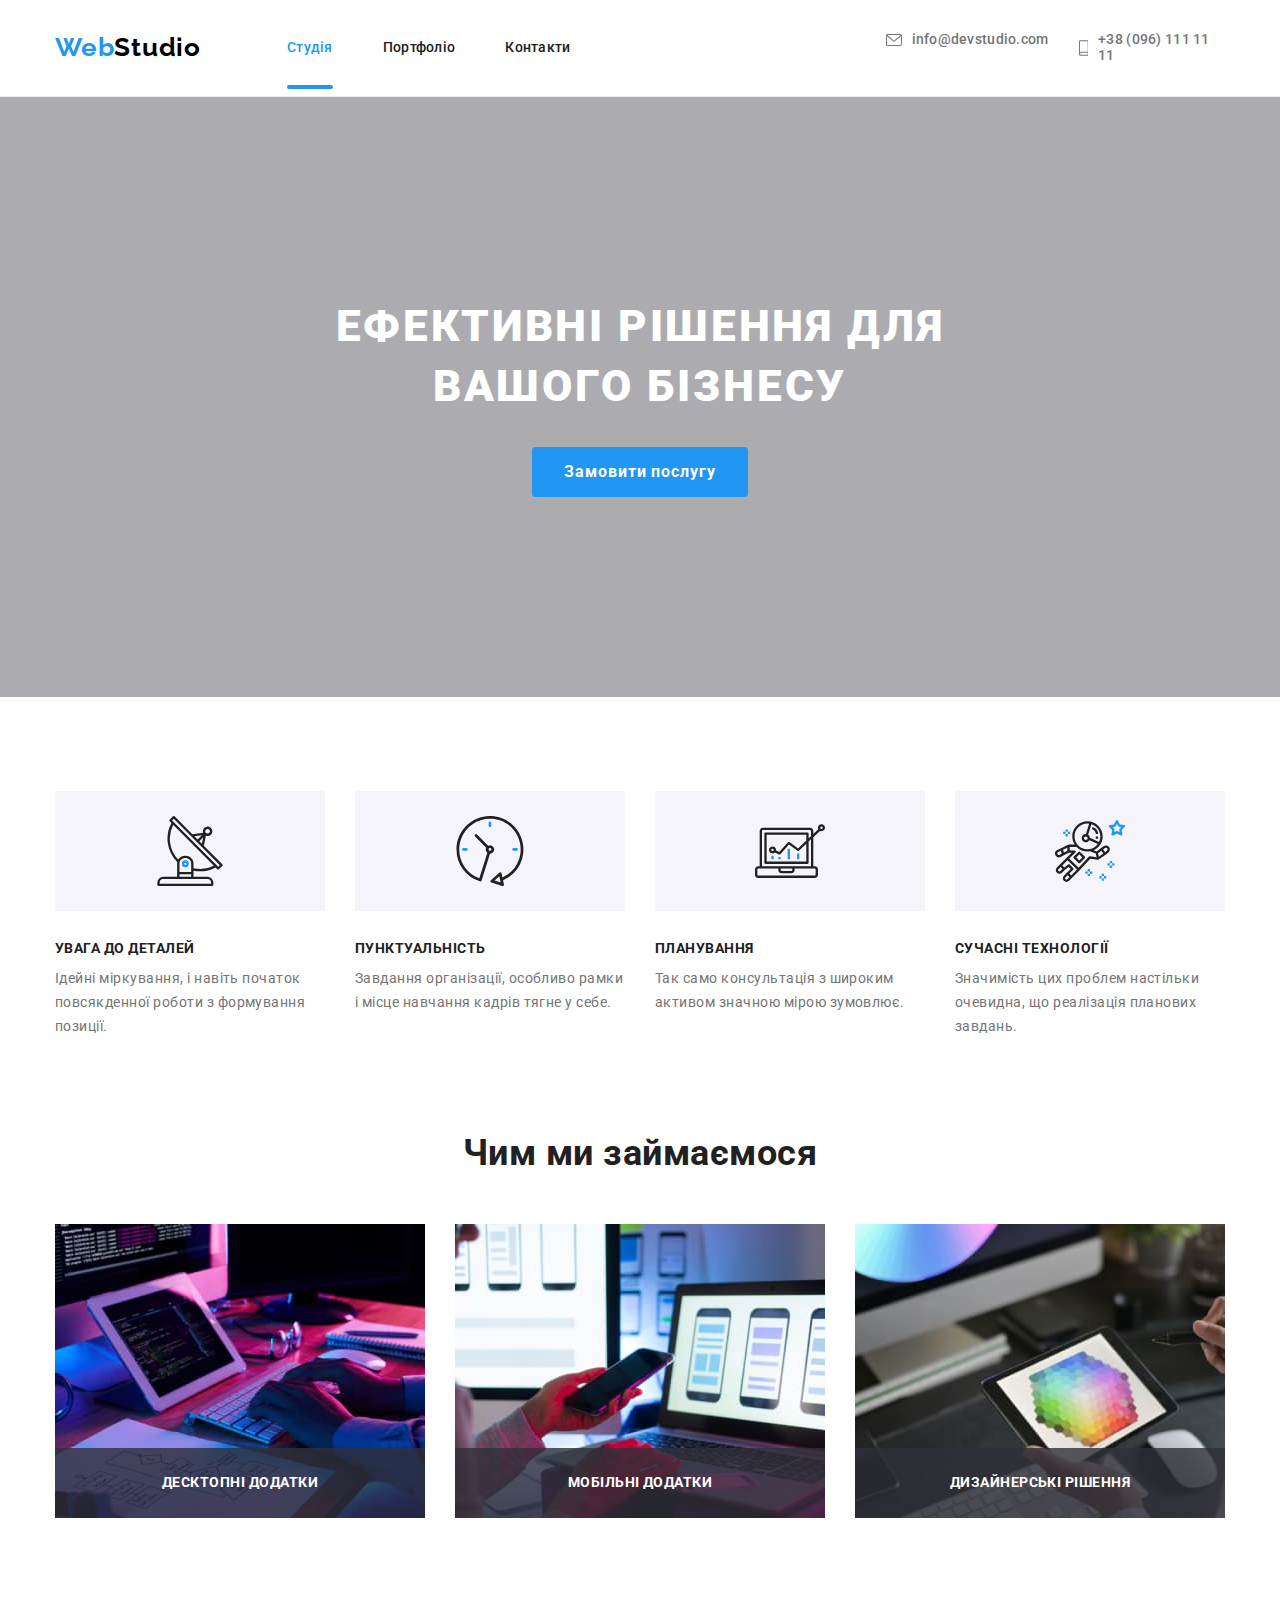
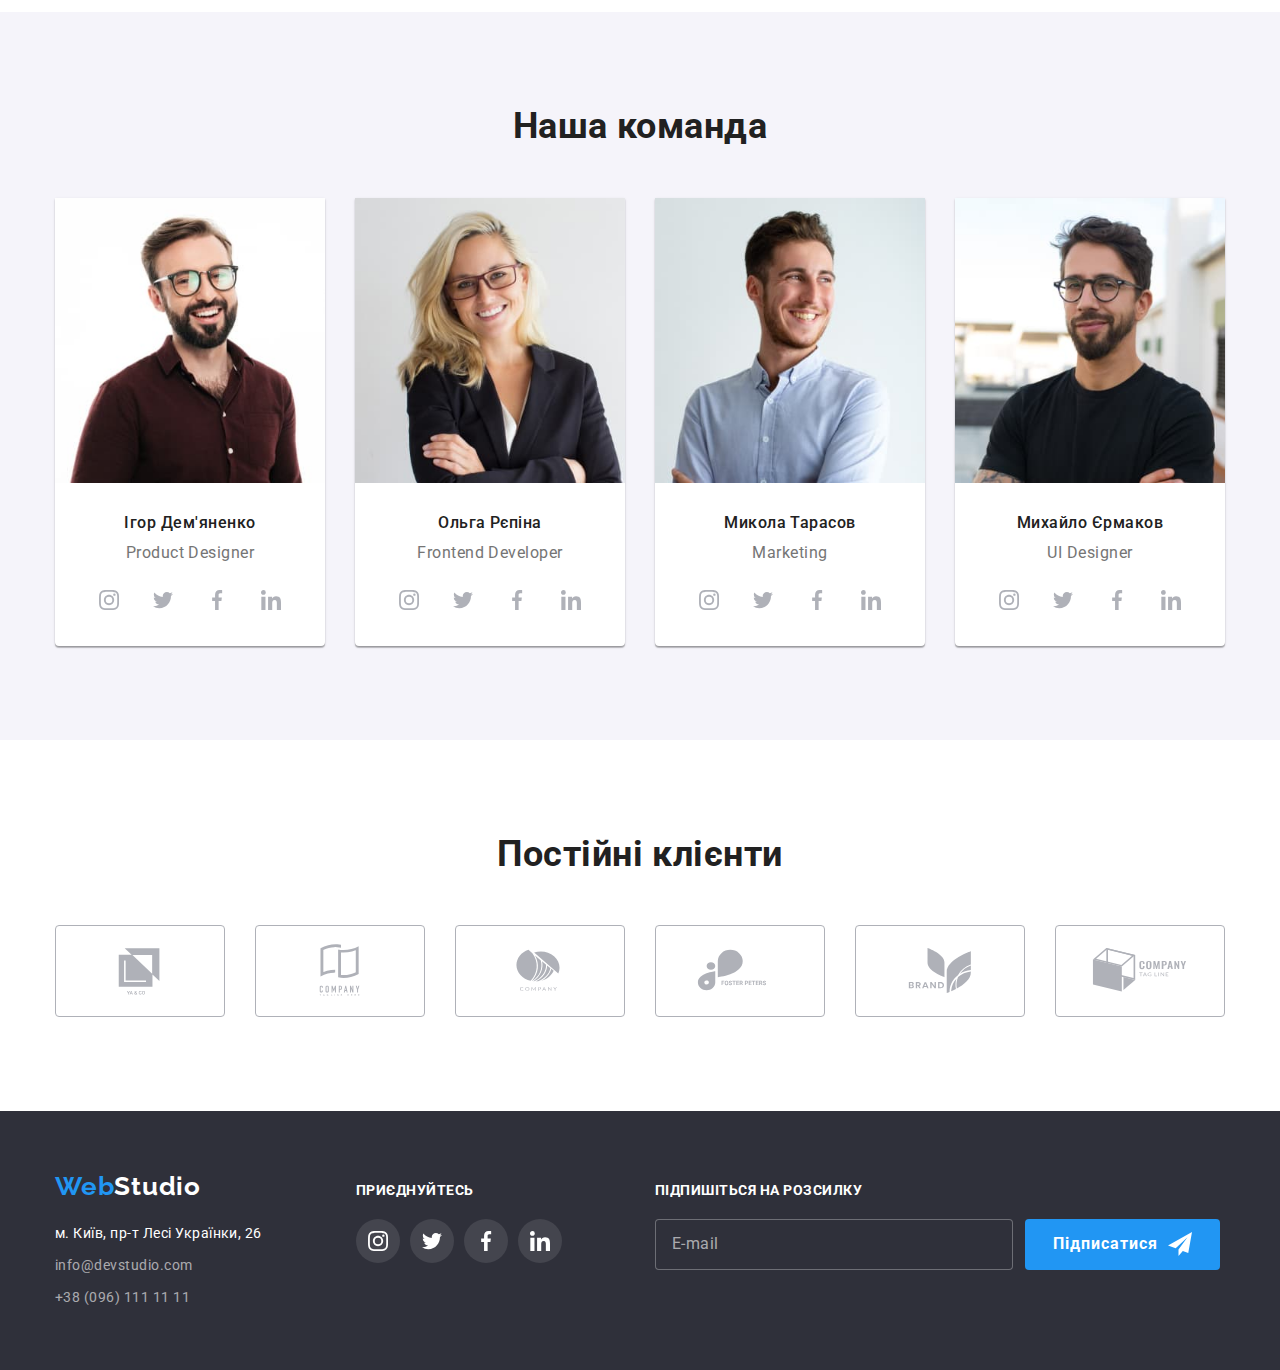
==== commit eb46e237: "Update index.html" ====
--- a/index.html
+++ b/index.html
@@ -93,7 +93,7 @@
     </div>
     <main>
       <!-- Герой -->
-      <section class="hero hero--overlay">
+      <section class="hero">
         <div class="container">
           <h1 class="hero__title">Ефективні рішення для вашого бізнесу</h1>
           <button class="hero__button" type="button" data-modal-open>Замовити послугу</button>
--- a/css/main.min.css
+++ b/css/main.min.css
@@ -1 +1 @@
-body{background-color:#fff;color:#212121;font-family:Roboto,sans-serif;letter-spacing:.03em}a{text-decoration:none}ul{padding:0;margin:0;list-style:none}h2,h3,h4,p{margin-top:0;margin-bottom:0}img{display:block;max-width:100%;height:auto}.container{max-width:1200px;padding:0px 15px;margin-right:auto;margin-left:auto}@media screen and (min-width: 480px){.container{width:480px}}@media screen and (min-width: 768px){.container{width:768px}}@media screen and (min-width: 1200px){.container{width:1200px}}.visually-hidden{position:absolute;white-space:nowrap;width:1px;height:1px;overflow:hidden;border:0;padding:0;clip:rect(0 0 0 0);-webkit-clip-path:inset(50%);clip-path:inset(50%);margin:-1px}.team-title,.work__title{margin-bottom:30px;font-weight:700;font-size:24px;line-height:1.16;text-align:center}@media screen and (min-width: 1200px){.team-title,.work__title{font-size:36px;margin-bottom:50px}}.form__button,.form__field:focus-within .form__textarea,.form__field:focus-within .form__input,.modal--close,.form-footer__button,.hero__button{cursor:pointer}.page-header{position:relative;border-bottom:1px solid #ececec}@media screen and (max-width: 767px){.page-header{min-height:60px}}.container--nav{display:-webkit-box;display:-ms-flexbox;display:flex;-webkit-box-align:center;-ms-flex-align:center;align-items:center}@media screen and (max-width: 767px){.container--nav{-webkit-box-pack:justify;-ms-flex-pack:justify;justify-content:space-between}}.nav-logo{display:-webkit-box;display:-ms-flexbox;display:flex;-webkit-box-align:center;-ms-flex-align:center;align-items:center;-webkit-box-pack:justify;-ms-flex-pack:justify;justify-content:space-between}.nav__item--current{position:relative}@media screen and (max-width: 767px){.nav{display:none}}@media screen and (min-width: 768px){.nav{display:-webkit-box;display:-ms-flexbox;display:flex;margin-left:86px}.nav__item:not(:last-child){margin-right:50px}}.nav__link{display:block;padding-top:32px;padding-bottom:32px;color:#212121;font-weight:500;font-size:14px;line-height:1.14;letter-spacing:.02em;-webkit-transition:color 250ms cubic-bezier(0.4, 0, 0.2, 1);transition:color 250ms cubic-bezier(0.4, 0, 0.2, 1)}.nav__link:hover,.nav__link:focus{color:#2196f3}.nav__link--current{color:#2196f3}@media screen and (min-width: 768px){.nav__link--current::after{position:absolute;content:"";left:0;bottom:-1px;display:inline-block;width:100%;height:4px;background-color:#2196f3;border-radius:4px}}@media screen and (max-width: 767px){.contacts{display:none}}@media screen and (min-width: 768px)and (max-width: 1199px){.contacts{display:-webkit-box;display:-ms-flexbox;display:flex;-webkit-box-orient:vertical;-webkit-box-direction:normal;-ms-flex-direction:column;flex-direction:column;margin-left:96px;row-gap:10px}}@media screen and (min-width: 1200px){.contacts{display:-webkit-box;display:-ms-flexbox;display:flex;margin-top:0;margin-left:315px}}@media screen and (min-width: 1200px){.contacts__item:nth-child(odd){margin-right:30px}}.contacts__link{display:-webkit-box;display:-ms-flexbox;display:flex;-webkit-box-align:center;-ms-flex-align:center;align-items:center;color:#757575;font-weight:500;font-size:12px;line-height:1.16;letter-spacing:.02em;-webkit-transition:color 250ms cubic-bezier(0.4, 0, 0.2, 1);transition:color 250ms cubic-bezier(0.4, 0, 0.2, 1)}.contacts__link:hover,.contacts__link:focus{color:#2196f3}@media screen and (min-width: 1200px){.contacts__link{padding-top:32px;padding-bottom:32px;font-size:14px;line-height:1.14}}.menu-toggle{display:-webkit-box;display:-ms-flexbox;display:flex;-webkit-box-align:center;-ms-flex-align:center;align-items:center;-webkit-box-pack:center;-ms-flex-pack:center;justify-content:center;padding:0;background-color:rgba(0,0,0,0);border:none}@media(min-width: 768px){.menu-toggle{display:none}}.menu-container{position:fixed;top:0;left:0;width:100vw;height:100vh;padding:48px;background-color:#fff;z-index:999;-webkit-transform:translateX(100%);transform:translateX(100%);-webkit-transition:-webkit-transform 250ms ease-in-out;transition:-webkit-transform 250ms ease-in-out;transition:transform 250ms ease-in-out;transition:transform 250ms ease-in-out, -webkit-transform 250ms ease-in-out}.menu-container.is-open{-webkit-transform:translateX(0);transform:translateX(0);overflow:scroll}.menu-container__menu-toggle{position:absolute;top:10px;right:15px}.menu-container__menu-toggle:hover,.menu-container__menu-toggle:focus{fill:#2196f3}.contacts__icon{margin-right:10px;fill:currentColor}@media screen and (max-width: 767px){.contacts__icon{display:none}}@media screen and (min-width: 768px)and (max-width: 1199px){.contacts__icon--small{width:14px;height:10px}.contacts__icon--little{width:10px;height:14px}}.mob-social{display:-webkit-box;display:-ms-flexbox;display:flex;gap:10px}.mob-social__item:not(:last-child){border-right:1px solid rgba(33,33,33,.2)}.mob-social__link{font-weight:500;font-size:18px;line-height:1.22;letter-spacing:.02em;color:#2196f3;padding-right:10px}@media screen and (max-width: 390px){.mob-social__link{font-size:12px}}@media screen and (min-width: 768px){.mob-social{display:none}}.mob-nav{margin-bottom:264px}.mob-nav__item:not(:last-child){margin-bottom:32px}.mob-nav__link{font-weight:500;font-size:40px;line-height:1.17;letter-spacing:.02em;color:#212121}.mob-nav__link--current{color:#2196f3}.mob-contacts{margin-bottom:64px}.mob-contacts__item:first-child{margin-bottom:32px}.mob-contacts__link{font-weight:500;line-height:1.17;font-size:22px;letter-spacing:.02em;color:#757575}.mob-contacts__link--current{font-size:34px;color:#2196f3}@media screen and (max-width: 420px){.mob-contacts__link--current{font-size:22px}}.logo{color:#000;font-family:Raleway,sans-serif;font-weight:700;font-size:24px;line-height:1.16;letter-spacing:.03em}.logo__color{color:#2196f3}@media screen and (min-width: 1200px){.logo{font-size:26px;line-height:1.19}}.hero{margin-left:auto;margin-right:auto;padding-top:118px;padding-bottom:118px;text-align:center;max-width:1600px;background-image:-webkit-gradient(linear, left top, left bottom, from(rgba(47, 48, 58, 0.4)), to(rgba(47, 48, 58, 0.4))),url(../images/hero-mobile@1x.jpg);background-image:linear-gradient(rgba(47, 48, 58, 0.4), rgba(47, 48, 58, 0.4)),url(../images/hero-mobile@1x.jpg);background-size:cover}@media screen and (min-width: 1200px){.hero{padding-top:200px;padding-bottom:200px}}@media(min-device-pixel-ratio: 2),(-webkit-min-device-pixel-ratio: 2),(min-resolution: 192dpi),(min-resolution: 2dppx){.hero--overlay{background-image:-webkit-gradient(linear, left top, left bottom, from(rgba(47, 48, 58, 0.4)), to(rgba(47, 48, 58, 0.4))),url(../images/hero-mobile@2x.jpg);background-image:linear-gradient(rgba(47, 48, 58, 0.4), rgba(47, 48, 58, 0.4)),url(../images/hero-mobile@2x.jpg)}}@media(min-width: 768px){.hero--overlay{background-image:-webkit-gradient(linear, left top, left bottom, from(rgba(47, 48, 58, 0.4)), to(rgba(47, 48, 58, 0.4))),url(../images/hero-tablet@1x.jpg);background-image:linear-gradient(rgba(47, 48, 58, 0.4), rgba(47, 48, 58, 0.4)),url(../images/hero-tablet@1x.jpg)}}@media(min-width: 768px)and (min-device-pixel-ratio: 2),(min-width: 768px)and (-webkit-min-device-pixel-ratio: 2),(min-width: 768px)and (min-resolution: 192dpi),(min-width: 768px)and (min-resolution: 2dppx){.hero--overlay{background-image:-webkit-gradient(linear, left top, left bottom, from(rgba(47, 48, 58, 0.4)), to(rgba(47, 48, 58, 0.4))),url(../images/hero-tablet@2x.jpg);background-image:linear-gradient(rgba(47, 48, 58, 0.4), rgba(47, 48, 58, 0.4)),url(../images/hero-tablet@2x.jpg)}}@media(min-width: 1200px){.hero--overlay{background-image:-webkit-gradient(linear, left top, left bottom, from(rgba(47, 48, 58, 0.4)), to(rgba(47, 48, 58, 0.4))),url(../images/hero-desck@1x.jpg);background-image:linear-gradient(rgba(47, 48, 58, 0.4), rgba(47, 48, 58, 0.4)),url(../images/hero-desck@1x.jpg)}}@media(min-width: 1200px)and (min-device-pixel-ratio: 2),(min-width: 1200px)and (-webkit-min-device-pixel-ratio: 2),(min-width: 1200px)and (min-resolution: 192dpi),(min-width: 1200px)and (min-resolution: 2dppx){.hero--overlay{background-image:-webkit-gradient(linear, left top, left bottom, from(rgba(47, 48, 58, 0.4)), to(rgba(47, 48, 58, 0.4))),url(../images/hero-desck@2x.jpg);background-image:linear-gradient(rgba(47, 48, 58, 0.4), rgba(47, 48, 58, 0.4)),url(../images/hero-desck@2x.jpg)}}.hero__title{color:#fff;margin-top:0;margin-bottom:30px;margin-right:auto;margin-left:auto;font-weight:900;font-size:26px;line-height:1.62;letter-spacing:.06em;text-transform:uppercase}@media screen and (min-width: 768px){.hero__title{width:360px}}@media screen and (min-width: 1200px){.hero__title{color:#fff;font-size:44px;line-height:1.36;width:696px}}.hero__button{padding:10px 24px;background-color:#2196f3;color:#fff;border:none;font-family:inherit;font-weight:700;font-size:16px;line-height:1.9;-webkit-box-align:center;-ms-flex-align:center;align-items:center;letter-spacing:.06em;border-radius:4px;-webkit-transition:background-color 250ms cubic-bezier(0.4, 0, 0.2, 1);transition:background-color 250ms cubic-bezier(0.4, 0, 0.2, 1)}.hero__button:hover,.hero__button:focus{background-color:#188ce8}@media screen and (min-width: 1200px){.hero__button{padding:10px 32px}}.section-advantage{padding:60px 0}@media screen and (min-width: 1200px){.section-advantage{padding:94px 0}}@media screen and (min-width: 768px){.advantage{display:-webkit-box;display:-ms-flexbox;display:flex;-ms-flex-wrap:wrap;flex-wrap:wrap;gap:30px}}@media screen and (max-width: 767px){.advantage__item:not(:last-child){margin-bottom:30px;width:100%}}@media screen and (min-width: 768px){.advantage__item{-ms-flex-preferred-size:calc((100% - 30px)/2);flex-basis:calc((100% - 30px)/2)}}@media screen and (min-width: 1200px){.advantage__item{-ms-flex-preferred-size:calc((100% - 90px)/4);flex-basis:calc((100% - 90px)/4)}}.advantage__icon{display:-webkit-box;display:-ms-flexbox;display:flex;background-color:#f5f4fa;height:120px;-webkit-box-pack:center;-ms-flex-pack:center;justify-content:center;-webkit-box-align:center;-ms-flex-align:center;align-items:center;margin-bottom:30px}.advantage__subtitle{margin-bottom:10px;font-weight:700;font-size:14px;line-height:1.14;text-transform:uppercase}@media screen and (max-width: 767px){.advantage__subtitle{text-align:center}}.advantage__descr{color:#757575;font-size:14px;line-height:1.71}.work{padding:0 0 94px 0}@media screen and (max-width: 1199px){.work{display:none}}.work-list{display:-webkit-box;display:-ms-flexbox;display:flex;-webkit-box-pack:justify;-ms-flex-pack:justify;justify-content:space-between}.thumb{position:relative}.thumb__descr{position:absolute;bottom:0;left:0;height:70px;width:370px;padding-top:27px;padding-bottom:27px;background-color:rgba(47,48,58,.8);color:#fff;font-weight:700;font-size:14px;line-height:1.14;text-transform:uppercase;text-align:center}.section-team{padding-top:60px;padding-bottom:60px;background-color:#f5f4fa}@media screen and (min-width: 1200px){.section-team{padding-top:94px;padding-bottom:94px}}@media screen and (min-width: 768px){.team-list{display:-webkit-box;display:-ms-flexbox;display:flex;-ms-flex-wrap:wrap;flex-wrap:wrap;gap:30px}}@media screen and (min-width: 1200px){.team-list{-ms-flex-wrap:nowrap;flex-wrap:nowrap}}.team-list__item{background-color:#fff;border-bottom-right-radius:4px;border-bottom-left-radius:4px;-webkit-box-shadow:0px 2px 1px rgba(0,0,0,.2),0px 1px 1px rgba(0,0,0,.14),0px 1px 3px rgba(0,0,0,.12);box-shadow:0px 2px 1px rgba(0,0,0,.2),0px 1px 1px rgba(0,0,0,.14),0px 1px 3px rgba(0,0,0,.12)}@media screen and (max-width: 767px){.team-list__item:not(:last-child){margin-bottom:30px}}@media screen and (min-width: 768px){.team-list__item{-ms-flex-preferred-size:calc((100% - 30px)/2);flex-basis:calc((100% - 30px)/2)}}@media screen and (min-width: 1200px){.team-list__item{-ms-flex-preferred-size:calc((100% - 90px)/4);flex-basis:calc((100% - 90px)/4)}}.team-list__thumb{padding-top:30px;padding-bottom:24px}.team-list__subtitle{margin-bottom:10px;font-weight:500;font-size:16px;line-height:1.19;text-align:center}.team-list__descr{color:#757575;font-size:16px;line-height:1.19;text-align:center}.social-list{display:-webkit-box;display:-ms-flexbox;display:flex;-webkit-box-pack:center;-ms-flex-pack:center;justify-content:center;margin-top:16px;gap:10px}.social__icon{fill:currentColor}.social__link{display:-webkit-box;display:-ms-flexbox;display:flex;-webkit-box-align:center;-ms-flex-align:center;align-items:center;-webkit-box-pack:center;-ms-flex-pack:center;justify-content:center;height:44px;width:44px;border-radius:50%;color:#afb1b8;background-color:rgba(0,0,0,0);-webkit-transition:background-color 250ms cubic-bezier(0.4, 0, 0.2, 1),color 250ms cubic-bezier(0.4, 0, 0.2, 1);transition:background-color 250ms cubic-bezier(0.4, 0, 0.2, 1),color 250ms cubic-bezier(0.4, 0, 0.2, 1)}.social__link:hover,.social__link:focus{color:#fff;background-color:#2196f3}.section-client{padding-top:60px;padding-bottom:60px}@media screen and (min-width: 1200px){.section-client{padding-top:94px;padding-bottom:94px}}.client{display:-webkit-box;display:-ms-flexbox;display:flex;gap:30px;-ms-flex-wrap:wrap;flex-wrap:wrap}@media screen and (min-width: 1200px){.client{-ms-flex-wrap:nowrap;flex-wrap:nowrap}}.client__item{max-height:92px}@media screen and (max-width: 767px){.client__item{-ms-flex-preferred-size:calc((100% - 30px)/2);flex-basis:calc((100% - 30px)/2)}}@media screen and (min-width: 768px){.client__item{-ms-flex-preferred-size:calc((100% - 60px)/3);flex-basis:calc((100% - 60px)/3)}}@media screen and (min-width: 1200px){.client__item{-ms-flex-preferred-size:calc((100% - 150px)/6);flex-basis:calc((100% - 150px)/6)}}.client__link{display:-webkit-box;display:-ms-flexbox;display:flex;-webkit-box-pack:center;-ms-flex-pack:center;justify-content:center;-webkit-box-align:center;-ms-flex-align:center;align-items:center;height:92px;color:#afb1b8;border:1px solid #afb1b8;border-radius:4px;-webkit-transition:border-color 250ms cubic-bezier(0.4, 0, 0.2, 1),color 250ms cubic-bezier(0.4, 0, 0.2, 1);transition:border-color 250ms cubic-bezier(0.4, 0, 0.2, 1),color 250ms cubic-bezier(0.4, 0, 0.2, 1)}.client__link:hover,.client__link:focus{border-color:#2196f3;color:#2196f3}.client__icon{fill:currentColor}.footer{padding:60px 0px;background-color:#2f303a}.footer__logo{display:block;margin-bottom:20px;color:#fff;text-align:center}@media screen and (min-width: 1200px){.footer__logo{text-align:left}}@media screen and (max-width: 767px){.logo-address{margin-bottom:60px}}.address{margin-left:auto;margin-right:auto;text-align:center}@media screen and (min-width: 1200px){.address{margin-bottom:0;width:231px;text-align:left}}.address-item:not(:first-child){margin-top:8px}.address__map{color:#fff;font-style:normal;font-size:14px;line-height:1.7;-webkit-transition:color 250ms cubic-bezier(0.4, 0, 0.2, 1);transition:color 250ms cubic-bezier(0.4, 0, 0.2, 1)}.address__map:hover,.address__map:focus{color:#2196f3}.address__contacts{display:inline-block;color:rgba(255,255,255,.6);font-style:normal;font-size:14px;line-height:1.7;-webkit-transition:color 250ms cubic-bezier(0.4, 0, 0.2, 1);transition:color 250ms cubic-bezier(0.4, 0, 0.2, 1)}.address__contacts:hover,.address__contacts:focus{color:#2196f3}@media screen and (min-width: 1200px){.container--flex{display:-webkit-box;display:-ms-flexbox;display:flex;-webkit-box-align:baseline;-ms-flex-align:baseline;align-items:baseline}}.thumb-social{display:-webkit-box;display:-ms-flexbox;display:flex;-webkit-box-orient:vertical;-webkit-box-direction:normal;-ms-flex-direction:column;flex-direction:column;width:206px;height:80px}@media screen and (max-width: 767px){.thumb-social{margin-left:auto;margin-right:auto;margin-bottom:60px}}@media screen and (min-width: 1200px){.thumb-social{margin-left:70px}}@media screen and (min-width: 768px){.container-adr-social{display:-webkit-box;display:-ms-flexbox;display:flex;-webkit-box-align:baseline;-ms-flex-align:baseline;align-items:baseline}}@media screen and (min-width: 768px)and (max-width: 1199px){.container-adr-social{margin-bottom:60px;-ms-flex-pack:distribute;justify-content:space-around}}.footer__title{margin-bottom:20px;color:#fff;font-weight:700;font-size:14px;line-height:1.14;text-transform:uppercase}@media screen and (max-width: 1199px){.footer__title{text-align:center}}.social-footer{display:-webkit-box;display:-ms-flexbox;display:flex;-webkit-box-pack:justify;-ms-flex-pack:justify;justify-content:space-between}.social-footer__link{display:-webkit-box;display:-ms-flexbox;display:flex;-webkit-box-align:center;-ms-flex-align:center;align-items:center;-webkit-box-pack:center;-ms-flex-pack:center;justify-content:center;height:44px;width:44px;border-radius:50%;color:#fff;background-color:rgba(255,255,255,.1);-webkit-transition:background-color 250ms cubic-bezier(0.4, 0, 0.2, 1);transition:background-color 250ms cubic-bezier(0.4, 0, 0.2, 1)}.social-footer__link:hover,.social-footer__link:focus{background-color:#2196f3}.social-footer__icon{fill:currentColor}.form-footer{display:-webkit-box;display:-ms-flexbox;display:flex;-webkit-box-orient:vertical;-webkit-box-direction:normal;-ms-flex-direction:column;flex-direction:column}@media screen and (min-width: 1200px){.form-footer{margin-left:93px}}.thumb-form{text-align:center}@media screen and (min-width: 1200px){.thumb-form{display:-webkit-box;display:-ms-flexbox;display:flex}}.form-footer__button{display:-webkit-box;display:-ms-flexbox;display:flex;-webkit-box-align:center;-ms-flex-align:center;align-items:center;padding:10px 28px;margin-left:auto;margin-right:auto;border:none;border-radius:4px;font-weight:700;font-size:16px;line-height:1.87;letter-spacing:.06em;text-align:center;color:#fff;background-color:#2196f3}.form-footer__icon{margin-left:10px}.form-footer__input{width:100%;margin-bottom:20px;padding:15px 16px;color:#fff;background-color:#2f303a;border-radius:4px;border:1px solid rgba(255,255,255,.3)}.form-footer__input::-webkit-input-placeholder{font-size:16px;line-height:1.25;letter-spacing:.03em;color:rgba(255,255,255,.6)}.form-footer__input::-moz-placeholder{font-size:16px;line-height:1.25;letter-spacing:.03em;color:rgba(255,255,255,.6)}.form-footer__input:-ms-input-placeholder{font-size:16px;line-height:1.25;letter-spacing:.03em;color:rgba(255,255,255,.6)}.form-footer__input::-ms-input-placeholder{font-size:16px;line-height:1.25;letter-spacing:.03em;color:rgba(255,255,255,.6)}.form-footer__input::placeholder{font-size:16px;line-height:1.25;letter-spacing:.03em;color:rgba(255,255,255,.6)}@media screen and (min-width: 768px){.form-footer__input{display:block;width:450px;margin-left:auto;margin-right:auto}}@media screen and (min-width: 1200px){.form-footer__input{width:358px;margin-right:12px;margin-bottom:0}}.backdrop{position:fixed;top:0;left:0;width:100%;height:100%;background-color:rgba(0,0,0,.2);opacity:1;-webkit-transition:opacity 400ms cubic-bezier(0.4, 0, 0.2, 1);transition:opacity 400ms cubic-bezier(0.4, 0, 0.2, 1)}.backdrop--is-hidden{opacity:0;pointer-events:none;visibility:hidden}@media screen and (max-width: 767px){.backdrop{padding:93px 15px 94px;overflow-y:auto}}.modal{position:absolute;top:50%;left:50%;padding:40px;background-color:#fff;border-radius:4px;-webkit-box-shadow:0px 2px 1px rgba(0,0,0,.2),0px 1px 1px rgba(0,0,0,.14),0px 1px 3px rgba(0,0,0,.12);box-shadow:0px 2px 1px rgba(0,0,0,.2),0px 1px 1px rgba(0,0,0,.14),0px 1px 3px rgba(0,0,0,.12);-webkit-transform:translate(-50%, -50%) scale(1);transform:translate(-50%, -50%) scale(1);-webkit-transition:-webkit-transform 400ms cubic-bezier(0.4, 0, 0.2, 1);transition:-webkit-transform 400ms cubic-bezier(0.4, 0, 0.2, 1);transition:transform 400ms cubic-bezier(0.4, 0, 0.2, 1);transition:transform 400ms cubic-bezier(0.4, 0, 0.2, 1), -webkit-transform 400ms cubic-bezier(0.4, 0, 0.2, 1)}@media screen and (min-width: 480px){.modal{max-width:450px;width:100%;max-height:609px;height:100%}}@media screen and (min-width: 1200px){.modal{max-width:528px;width:100%;max-height:581px;height:100%}}.backdrop--is-hidden .modal{-webkit-transform:translate(-50%, -50%) scale(0.5);transform:translate(-50%, -50%) scale(0.5)}.modal--close{position:absolute;top:8px;right:8px;display:-webkit-box;display:-ms-flexbox;display:flex;-webkit-box-align:center;-ms-flex-align:center;align-items:center;-webkit-box-pack:center;-ms-flex-pack:center;justify-content:center;padding:0;width:30px;height:30px;border:1px solid rgba(0,0,0,.1);border-radius:50%;background-color:#fff;-webkit-transition:fill 250ms cubic-bezier(0.4, 0, 0.2, 1);transition:fill 250ms cubic-bezier(0.4, 0, 0.2, 1)}.modal--close:hover,.modal--close:focus{fill:#2196f3}@media screen and (min-width: 480px){.form{position:absolute;max-width:370px;width:100%}}@media screen and (min-width: 1200px){.form{max-width:448px;width:100%}}.form-title{font-weight:700;font-size:20px;line-height:1.15;text-align:center;margin-bottom:12px}.form__field{position:relative;display:-webkit-box;display:-ms-flexbox;display:flex;-webkit-box-orient:vertical;-webkit-box-direction:normal;-ms-flex-direction:column;flex-direction:column;margin-bottom:10px}.form__field--last{margin-bottom:20px}.form__icon{position:absolute;top:50%;left:12px}.form__field:focus-within .form__icon{fill:#2196f3}.form__label{margin-bottom:4px;font-size:12px;line-height:1.17;letter-spacing:.01em;color:#757575}.form__input{padding:0;padding-left:42px;height:40px;border:1px solid rgba(33,33,33,.2);border-radius:4px}.form__field:focus-within .form__input{border:1px solid #2196f3;outline:none}.form__textarea{height:120px;padding:12px 16px;border:1px solid rgba(33,33,33,.2);border-radius:4px;resize:none}.form__textarea::-webkit-input-placeholder{font-size:12px;line-height:1.17;letter-spacing:.01em}.form__textarea::-moz-placeholder{font-size:12px;line-height:1.17;letter-spacing:.01em}.form__textarea:-ms-input-placeholder{font-size:12px;line-height:1.17;letter-spacing:.01em}.form__textarea::-ms-input-placeholder{font-size:12px;line-height:1.17;letter-spacing:.01em}.form__textarea::placeholder{font-size:12px;line-height:1.17;letter-spacing:.01em}.form__field:focus-within .form__textarea{border:1px solid #2196f3;outline:none}.form__policy{display:-webkit-box;display:-ms-flexbox;display:flex;-webkit-box-align:center;-ms-flex-align:center;align-items:center;font-size:14px;line-height:1.71;letter-spacing:.03em;color:#757575}@media screen and (max-width: 1199px){.form__policy{font-size:12px;line-height:1.16}}.form__checkbox{position:absolute;white-space:nowrap;width:1px;height:1px;overflow:hidden;border:0;padding:0;clip:rect(0 0 0 0);-webkit-clip-path:inset(50%);clip-path:inset(50%);margin:-1px}.form__check-icon{display:inline-block;width:16px;height:15px;margin-right:7px;margin-left:10px;border:1px solid #212121;border-radius:2px}.form__checkbox:checked+.form__check-icon{background-color:#2196f3;border-color:#2196f3;background-image:url(../images/icon\ check.svg);background-size:contain;background-repeat:no-repeat;background-origin:border-box}.form__checkbox-link{font-size:14px;line-height:1.71;letter-spacing:.03em;color:#2196f3;text-decoration:underline;-webkit-text-decoration-skip-ink:none;text-decoration-skip-ink:none}@media screen and (max-width: 1199px){.form__checkbox-link{font-size:12px;line-height:1.16}}.form__button{display:block;margin-top:30px;margin-left:auto;margin-right:auto;padding:10px 52px;border:none;border-radius:4px;font-weight:700;font-size:16px;line-height:1.87;letter-spacing:.06em;color:#fff;background-color:#2196f3;-webkit-box-shadow:0px 4px 4px rgba(0,0,0,.15);box-shadow:0px 4px 4px rgba(0,0,0,.15);-webkit-transition:background-color 250ms cubic-bezier(0.4, 0, 0.2, 1);transition:background-color 250ms cubic-bezier(0.4, 0, 0.2, 1)}.form__button:hover,.form__button:focus{background-color:#188ce8}/*# sourceMappingURL=main.min.css.map */+body{background-color:#fff;color:#212121;font-family:Roboto,sans-serif;letter-spacing:.03em}a{text-decoration:none}ul{padding:0;margin:0;list-style:none}h2,h3,h4,p{margin-top:0;margin-bottom:0}img{display:block;max-width:100%;height:auto}.container{max-width:1200px;padding:0px 15px;margin-right:auto;margin-left:auto}@media screen and (min-width: 480px){.container{width:480px}}@media screen and (min-width: 768px){.container{width:768px}}@media screen and (min-width: 1200px){.container{width:1200px}}.visually-hidden{position:absolute;white-space:nowrap;width:1px;height:1px;overflow:hidden;border:0;padding:0;clip:rect(0 0 0 0);-webkit-clip-path:inset(50%);clip-path:inset(50%);margin:-1px}.team-title,.work__title{margin-bottom:30px;font-weight:700;font-size:24px;line-height:1.16;text-align:center}@media screen and (min-width: 1200px){.team-title,.work__title{font-size:36px;margin-bottom:50px}}.form__button,.form__field:focus-within .form__textarea,.form__field:focus-within .form__input,.modal--close,.form-footer__button,.hero__button{cursor:pointer}.page-header{position:relative;border-bottom:1px solid #ececec}@media screen and (max-width: 767px){.page-header{min-height:60px}}.container--nav{display:-webkit-box;display:-ms-flexbox;display:flex;-webkit-box-align:center;-ms-flex-align:center;align-items:center}@media screen and (max-width: 767px){.container--nav{-webkit-box-pack:justify;-ms-flex-pack:justify;justify-content:space-between}}.nav-logo{display:-webkit-box;display:-ms-flexbox;display:flex;-webkit-box-align:center;-ms-flex-align:center;align-items:center;-webkit-box-pack:justify;-ms-flex-pack:justify;justify-content:space-between}.nav__item--current{position:relative}@media screen and (max-width: 767px){.nav{display:none}}@media screen and (min-width: 768px){.nav{display:-webkit-box;display:-ms-flexbox;display:flex;margin-left:86px}.nav__item:not(:last-child){margin-right:50px}}.nav__link{display:block;padding-top:32px;padding-bottom:32px;color:#212121;font-weight:500;font-size:14px;line-height:1.14;letter-spacing:.02em;-webkit-transition:color 250ms cubic-bezier(0.4, 0, 0.2, 1);transition:color 250ms cubic-bezier(0.4, 0, 0.2, 1)}.nav__link:hover,.nav__link:focus{color:#2196f3}.nav__link--current{color:#2196f3}@media screen and (min-width: 768px){.nav__link--current::after{position:absolute;content:"";left:0;bottom:-1px;display:inline-block;width:100%;height:4px;background-color:#2196f3;border-radius:4px}}@media screen and (max-width: 767px){.contacts{display:none}}@media screen and (min-width: 768px)and (max-width: 1199px){.contacts{display:-webkit-box;display:-ms-flexbox;display:flex;-webkit-box-orient:vertical;-webkit-box-direction:normal;-ms-flex-direction:column;flex-direction:column;margin-left:96px;row-gap:10px}}@media screen and (min-width: 1200px){.contacts{display:-webkit-box;display:-ms-flexbox;display:flex;margin-top:0;margin-left:315px}}@media screen and (min-width: 1200px){.contacts__item:nth-child(odd){margin-right:30px}}.contacts__link{display:-webkit-box;display:-ms-flexbox;display:flex;-webkit-box-align:center;-ms-flex-align:center;align-items:center;color:#757575;font-weight:500;font-size:12px;line-height:1.16;letter-spacing:.02em;-webkit-transition:color 250ms cubic-bezier(0.4, 0, 0.2, 1);transition:color 250ms cubic-bezier(0.4, 0, 0.2, 1)}.contacts__link:hover,.contacts__link:focus{color:#2196f3}@media screen and (min-width: 1200px){.contacts__link{padding-top:32px;padding-bottom:32px;font-size:14px;line-height:1.14}}.menu-toggle{display:-webkit-box;display:-ms-flexbox;display:flex;-webkit-box-align:center;-ms-flex-align:center;align-items:center;-webkit-box-pack:center;-ms-flex-pack:center;justify-content:center;padding:0;background-color:rgba(0,0,0,0);border:none}@media(min-width: 768px){.menu-toggle{display:none}}.menu-container{position:fixed;top:0;left:0;width:100vw;height:100vh;padding:48px;background-color:#fff;z-index:999;-webkit-transform:translateX(100%);transform:translateX(100%);-webkit-transition:-webkit-transform 250ms ease-in-out;transition:-webkit-transform 250ms ease-in-out;transition:transform 250ms ease-in-out;transition:transform 250ms ease-in-out, -webkit-transform 250ms ease-in-out}.menu-container.is-open{-webkit-transform:translateX(0);transform:translateX(0);overflow:scroll}.menu-container__menu-toggle{position:absolute;top:10px;right:15px}.menu-container__menu-toggle:hover,.menu-container__menu-toggle:focus{fill:#2196f3}.contacts__icon{margin-right:10px;fill:currentColor}@media screen and (max-width: 767px){.contacts__icon{display:none}}@media screen and (min-width: 768px)and (max-width: 1199px){.contacts__icon--small{width:14px;height:10px}.contacts__icon--little{width:10px;height:14px}}.mob-social{display:-webkit-box;display:-ms-flexbox;display:flex;gap:10px}.mob-social__item:not(:last-child){border-right:1px solid rgba(33,33,33,.2)}.mob-social__link{font-weight:500;font-size:18px;line-height:1.22;letter-spacing:.02em;color:#2196f3;padding-right:10px}@media screen and (max-width: 390px){.mob-social__link{font-size:12px}}@media screen and (min-width: 768px){.mob-social{display:none}}.mob-nav{margin-bottom:264px}.mob-nav__item:not(:last-child){margin-bottom:32px}.mob-nav__link{font-weight:500;font-size:40px;line-height:1.17;letter-spacing:.02em;color:#212121}.mob-nav__link--current{color:#2196f3}.mob-contacts{margin-bottom:64px}.mob-contacts__item:first-child{margin-bottom:32px}.mob-contacts__link{font-weight:500;line-height:1.17;font-size:22px;letter-spacing:.02em;color:#757575}.mob-contacts__link--current{font-size:34px;color:#2196f3}@media screen and (max-width: 420px){.mob-contacts__link--current{font-size:22px}}.logo{color:#000;font-family:Raleway,sans-serif;font-weight:700;font-size:24px;line-height:1.16;letter-spacing:.03em}.logo__color{color:#2196f3}@media screen and (min-width: 1200px){.logo{font-size:26px;line-height:1.19}}.hero{margin-left:auto;margin-right:auto;padding-top:118px;padding-bottom:118px;text-align:center;max-width:1600px;background-image:-webkit-gradient(linear, left top, left bottom, from(rgba(47, 48, 58, 0.4)), to(rgba(47, 48, 58, 0.4))),url(../images/hero-mobile@1x.jpg);background-image:linear-gradient(rgba(47, 48, 58, 0.4), rgba(47, 48, 58, 0.4)),url(../images/hero-mobile@1x.jpg);background-size:cover}@media screen and (min-width: 1200px){.hero{padding-top:200px;padding-bottom:200px}}@media(min-device-pixel-ratio: 2),(-webkit-min-device-pixel-ratio: 2),(min-resolution: 192dpi),(min-resolution: 2dppx){.hero{background-image:-webkit-gradient(linear, left top, left bottom, from(rgba(47, 48, 58, 0.4)), to(rgba(47, 48, 58, 0.4))),url(../images/hero-mobile@2x.jpg);background-image:linear-gradient(rgba(47, 48, 58, 0.4), rgba(47, 48, 58, 0.4)),url(../images/hero-mobile@2x.jpg)}}@media(min-width: 768px){.hero{background-image:-webkit-gradient(linear, left top, left bottom, from(rgba(47, 48, 58, 0.4)), to(rgba(47, 48, 58, 0.4))),url(../images/hero-tablet@1x.jpg);background-image:linear-gradient(rgba(47, 48, 58, 0.4), rgba(47, 48, 58, 0.4)),url(../images/hero-tablet@1x.jpg)}}@media(min-width: 768px)and (min-device-pixel-ratio: 2),(min-width: 768px)and (-webkit-min-device-pixel-ratio: 2),(min-width: 768px)and (min-resolution: 192dpi),(min-width: 768px)and (min-resolution: 2dppx){.hero{background-image:-webkit-gradient(linear, left top, left bottom, from(rgba(47, 48, 58, 0.4)), to(rgba(47, 48, 58, 0.4))),url(../images/hero-tablet@2x.jpg);background-image:linear-gradient(rgba(47, 48, 58, 0.4), rgba(47, 48, 58, 0.4)),url(../images/hero-tablet@2x.jpg)}}@media(min-width: 1200px){.hero{background-image:-webkit-gradient(linear, left top, left bottom, from(rgba(47, 48, 58, 0.4)), to(rgba(47, 48, 58, 0.4))),url(../images/hero-desck@1x.jpg);background-image:linear-gradient(rgba(47, 48, 58, 0.4), rgba(47, 48, 58, 0.4)),url(../images/hero-desck@1x.jpg)}}@media(min-width: 1200px)and (min-device-pixel-ratio: 2),(min-width: 1200px)and (-webkit-min-device-pixel-ratio: 2),(min-width: 1200px)and (min-resolution: 192dpi),(min-width: 1200px)and (min-resolution: 2dppx){.hero--overlay{background-image:-webkit-gradient(linear, left top, left bottom, from(rgba(47, 48, 58, 0.4)), to(rgba(47, 48, 58, 0.4))),url(../images/hero-desck@2x.jpg);background-image:linear-gradient(rgba(47, 48, 58, 0.4), rgba(47, 48, 58, 0.4)),url(../images/hero-desck@2x.jpg)}}.hero__title{color:#fff;margin-top:0;margin-bottom:30px;margin-right:auto;margin-left:auto;font-weight:900;font-size:26px;line-height:1.62;letter-spacing:.06em;text-transform:uppercase}@media screen and (min-width: 768px){.hero__title{width:360px}}@media screen and (min-width: 1200px){.hero__title{color:#fff;font-size:44px;line-height:1.36;width:696px}}.hero__button{padding:10px 24px;background-color:#2196f3;color:#fff;border:none;font-family:inherit;font-weight:700;font-size:16px;line-height:1.9;-webkit-box-align:center;-ms-flex-align:center;align-items:center;letter-spacing:.06em;border-radius:4px;-webkit-transition:background-color 250ms cubic-bezier(0.4, 0, 0.2, 1);transition:background-color 250ms cubic-bezier(0.4, 0, 0.2, 1)}.hero__button:hover,.hero__button:focus{background-color:#188ce8}@media screen and (min-width: 1200px){.hero__button{padding:10px 32px}}.section-advantage{padding:60px 0}@media screen and (min-width: 1200px){.section-advantage{padding:94px 0}}@media screen and (min-width: 768px){.advantage{display:-webkit-box;display:-ms-flexbox;display:flex;-ms-flex-wrap:wrap;flex-wrap:wrap;gap:30px}}@media screen and (max-width: 767px){.advantage__item:not(:last-child){margin-bottom:30px;width:100%}}@media screen and (min-width: 768px){.advantage__item{-ms-flex-preferred-size:calc((100% - 30px)/2);flex-basis:calc((100% - 30px)/2)}}@media screen and (min-width: 1200px){.advantage__item{-ms-flex-preferred-size:calc((100% - 90px)/4);flex-basis:calc((100% - 90px)/4)}}.advantage__icon{display:-webkit-box;display:-ms-flexbox;display:flex;background-color:#f5f4fa;height:120px;-webkit-box-pack:center;-ms-flex-pack:center;justify-content:center;-webkit-box-align:center;-ms-flex-align:center;align-items:center;margin-bottom:30px}.advantage__subtitle{margin-bottom:10px;font-weight:700;font-size:14px;line-height:1.14;text-transform:uppercase}@media screen and (max-width: 767px){.advantage__subtitle{text-align:center}}.advantage__descr{color:#757575;font-size:14px;line-height:1.71}.work{padding:0 0 94px 0}@media screen and (max-width: 1199px){.work{display:none}}.work-list{display:-webkit-box;display:-ms-flexbox;display:flex;-webkit-box-pack:justify;-ms-flex-pack:justify;justify-content:space-between}.thumb{position:relative}.thumb__descr{position:absolute;bottom:0;left:0;height:70px;width:370px;padding-top:27px;padding-bottom:27px;background-color:rgba(47,48,58,.8);color:#fff;font-weight:700;font-size:14px;line-height:1.14;text-transform:uppercase;text-align:center}.section-team{padding-top:60px;padding-bottom:60px;background-color:#f5f4fa}@media screen and (min-width: 1200px){.section-team{padding-top:94px;padding-bottom:94px}}@media screen and (min-width: 768px){.team-list{display:-webkit-box;display:-ms-flexbox;display:flex;-ms-flex-wrap:wrap;flex-wrap:wrap;gap:30px}}@media screen and (min-width: 1200px){.team-list{-ms-flex-wrap:nowrap;flex-wrap:nowrap}}.team-list__item{background-color:#fff;border-bottom-right-radius:4px;border-bottom-left-radius:4px;-webkit-box-shadow:0px 2px 1px rgba(0,0,0,.2),0px 1px 1px rgba(0,0,0,.14),0px 1px 3px rgba(0,0,0,.12);box-shadow:0px 2px 1px rgba(0,0,0,.2),0px 1px 1px rgba(0,0,0,.14),0px 1px 3px rgba(0,0,0,.12)}@media screen and (max-width: 767px){.team-list__item:not(:last-child){margin-bottom:30px}}@media screen and (min-width: 768px){.team-list__item{-ms-flex-preferred-size:calc((100% - 30px)/2);flex-basis:calc((100% - 30px)/2)}}@media screen and (min-width: 1200px){.team-list__item{-ms-flex-preferred-size:calc((100% - 90px)/4);flex-basis:calc((100% - 90px)/4)}}.team-list__thumb{padding-top:30px;padding-bottom:24px}.team-list__subtitle{margin-bottom:10px;font-weight:500;font-size:16px;line-height:1.19;text-align:center}.team-list__descr{color:#757575;font-size:16px;line-height:1.19;text-align:center}.social-list{display:-webkit-box;display:-ms-flexbox;display:flex;-webkit-box-pack:center;-ms-flex-pack:center;justify-content:center;margin-top:16px;gap:10px}.social__icon{fill:currentColor}.social__link{display:-webkit-box;display:-ms-flexbox;display:flex;-webkit-box-align:center;-ms-flex-align:center;align-items:center;-webkit-box-pack:center;-ms-flex-pack:center;justify-content:center;height:44px;width:44px;border-radius:50%;color:#afb1b8;background-color:rgba(0,0,0,0);-webkit-transition:background-color 250ms cubic-bezier(0.4, 0, 0.2, 1),color 250ms cubic-bezier(0.4, 0, 0.2, 1);transition:background-color 250ms cubic-bezier(0.4, 0, 0.2, 1),color 250ms cubic-bezier(0.4, 0, 0.2, 1)}.social__link:hover,.social__link:focus{color:#fff;background-color:#2196f3}.section-client{padding-top:60px;padding-bottom:60px}@media screen and (min-width: 1200px){.section-client{padding-top:94px;padding-bottom:94px}}.client{display:-webkit-box;display:-ms-flexbox;display:flex;gap:30px;-ms-flex-wrap:wrap;flex-wrap:wrap}@media screen and (min-width: 1200px){.client{-ms-flex-wrap:nowrap;flex-wrap:nowrap}}.client__item{max-height:92px}@media screen and (max-width: 767px){.client__item{-ms-flex-preferred-size:calc((100% - 30px)/2);flex-basis:calc((100% - 30px)/2)}}@media screen and (min-width: 768px){.client__item{-ms-flex-preferred-size:calc((100% - 60px)/3);flex-basis:calc((100% - 60px)/3)}}@media screen and (min-width: 1200px){.client__item{-ms-flex-preferred-size:calc((100% - 150px)/6);flex-basis:calc((100% - 150px)/6)}}.client__link{display:-webkit-box;display:-ms-flexbox;display:flex;-webkit-box-pack:center;-ms-flex-pack:center;justify-content:center;-webkit-box-align:center;-ms-flex-align:center;align-items:center;height:92px;color:#afb1b8;border:1px solid #afb1b8;border-radius:4px;-webkit-transition:border-color 250ms cubic-bezier(0.4, 0, 0.2, 1),color 250ms cubic-bezier(0.4, 0, 0.2, 1);transition:border-color 250ms cubic-bezier(0.4, 0, 0.2, 1),color 250ms cubic-bezier(0.4, 0, 0.2, 1)}.client__link:hover,.client__link:focus{border-color:#2196f3;color:#2196f3}.client__icon{fill:currentColor}.footer{padding:60px 0px;background-color:#2f303a}.footer__logo{display:block;margin-bottom:20px;color:#fff;text-align:center}@media screen and (min-width: 1200px){.footer__logo{text-align:left}}@media screen and (max-width: 767px){.logo-address{margin-bottom:60px}}.address{margin-left:auto;margin-right:auto;text-align:center}@media screen and (min-width: 1200px){.address{margin-bottom:0;width:231px;text-align:left}}.address-item:not(:first-child){margin-top:8px}.address__map{color:#fff;font-style:normal;font-size:14px;line-height:1.7;-webkit-transition:color 250ms cubic-bezier(0.4, 0, 0.2, 1);transition:color 250ms cubic-bezier(0.4, 0, 0.2, 1)}.address__map:hover,.address__map:focus{color:#2196f3}.address__contacts{display:inline-block;color:rgba(255,255,255,.6);font-style:normal;font-size:14px;line-height:1.7;-webkit-transition:color 250ms cubic-bezier(0.4, 0, 0.2, 1);transition:color 250ms cubic-bezier(0.4, 0, 0.2, 1)}.address__contacts:hover,.address__contacts:focus{color:#2196f3}@media screen and (min-width: 1200px){.container--flex{display:-webkit-box;display:-ms-flexbox;display:flex;-webkit-box-align:baseline;-ms-flex-align:baseline;align-items:baseline}}.thumb-social{display:-webkit-box;display:-ms-flexbox;display:flex;-webkit-box-orient:vertical;-webkit-box-direction:normal;-ms-flex-direction:column;flex-direction:column;width:206px;height:80px}@media screen and (max-width: 767px){.thumb-social{margin-left:auto;margin-right:auto;margin-bottom:60px}}@media screen and (min-width: 1200px){.thumb-social{margin-left:70px}}@media screen and (min-width: 768px){.container-adr-social{display:-webkit-box;display:-ms-flexbox;display:flex;-webkit-box-align:baseline;-ms-flex-align:baseline;align-items:baseline}}@media screen and (min-width: 768px)and (max-width: 1199px){.container-adr-social{margin-bottom:60px;-ms-flex-pack:distribute;justify-content:space-around}}.footer__title{margin-bottom:20px;color:#fff;font-weight:700;font-size:14px;line-height:1.14;text-transform:uppercase}@media screen and (max-width: 1199px){.footer__title{text-align:center}}.social-footer{display:-webkit-box;display:-ms-flexbox;display:flex;-webkit-box-pack:justify;-ms-flex-pack:justify;justify-content:space-between}.social-footer__link{display:-webkit-box;display:-ms-flexbox;display:flex;-webkit-box-align:center;-ms-flex-align:center;align-items:center;-webkit-box-pack:center;-ms-flex-pack:center;justify-content:center;height:44px;width:44px;border-radius:50%;color:#fff;background-color:rgba(255,255,255,.1);-webkit-transition:background-color 250ms cubic-bezier(0.4, 0, 0.2, 1);transition:background-color 250ms cubic-bezier(0.4, 0, 0.2, 1)}.social-footer__link:hover,.social-footer__link:focus{background-color:#2196f3}.social-footer__icon{fill:currentColor}.form-footer{display:-webkit-box;display:-ms-flexbox;display:flex;-webkit-box-orient:vertical;-webkit-box-direction:normal;-ms-flex-direction:column;flex-direction:column}@media screen and (min-width: 1200px){.form-footer{margin-left:93px}}.thumb-form{text-align:center}@media screen and (min-width: 1200px){.thumb-form{display:-webkit-box;display:-ms-flexbox;display:flex}}.form-footer__button{display:-webkit-box;display:-ms-flexbox;display:flex;-webkit-box-align:center;-ms-flex-align:center;align-items:center;padding:10px 28px;margin-left:auto;margin-right:auto;border:none;border-radius:4px;font-weight:700;font-size:16px;line-height:1.87;letter-spacing:.06em;text-align:center;color:#fff;background-color:#2196f3}.form-footer__icon{margin-left:10px}.form-footer__input{width:100%;margin-bottom:20px;padding:15px 16px;color:#fff;background-color:#2f303a;border-radius:4px;border:1px solid rgba(255,255,255,.3)}.form-footer__input::-webkit-input-placeholder{font-size:16px;line-height:1.25;letter-spacing:.03em;color:rgba(255,255,255,.6)}.form-footer__input::-moz-placeholder{font-size:16px;line-height:1.25;letter-spacing:.03em;color:rgba(255,255,255,.6)}.form-footer__input:-ms-input-placeholder{font-size:16px;line-height:1.25;letter-spacing:.03em;color:rgba(255,255,255,.6)}.form-footer__input::-ms-input-placeholder{font-size:16px;line-height:1.25;letter-spacing:.03em;color:rgba(255,255,255,.6)}.form-footer__input::placeholder{font-size:16px;line-height:1.25;letter-spacing:.03em;color:rgba(255,255,255,.6)}@media screen and (min-width: 768px){.form-footer__input{display:block;width:450px;margin-left:auto;margin-right:auto}}@media screen and (min-width: 1200px){.form-footer__input{width:358px;margin-right:12px;margin-bottom:0}}.backdrop{position:fixed;top:0;left:0;width:100%;height:100%;background-color:rgba(0,0,0,.2);opacity:1;-webkit-transition:opacity 400ms cubic-bezier(0.4, 0, 0.2, 1);transition:opacity 400ms cubic-bezier(0.4, 0, 0.2, 1)}.backdrop--is-hidden{opacity:0;pointer-events:none;visibility:hidden}@media screen and (max-width: 767px){.backdrop{padding:93px 15px 94px;overflow-y:auto}}.modal{position:absolute;top:50%;left:50%;padding:40px;background-color:#fff;border-radius:4px;-webkit-box-shadow:0px 2px 1px rgba(0,0,0,.2),0px 1px 1px rgba(0,0,0,.14),0px 1px 3px rgba(0,0,0,.12);box-shadow:0px 2px 1px rgba(0,0,0,.2),0px 1px 1px rgba(0,0,0,.14),0px 1px 3px rgba(0,0,0,.12);-webkit-transform:translate(-50%, -50%) scale(1);transform:translate(-50%, -50%) scale(1);-webkit-transition:-webkit-transform 400ms cubic-bezier(0.4, 0, 0.2, 1);transition:-webkit-transform 400ms cubic-bezier(0.4, 0, 0.2, 1);transition:transform 400ms cubic-bezier(0.4, 0, 0.2, 1);transition:transform 400ms cubic-bezier(0.4, 0, 0.2, 1), -webkit-transform 400ms cubic-bezier(0.4, 0, 0.2, 1)}@media screen and (min-width: 480px){.modal{max-width:450px;width:100%;max-height:609px;height:100%}}@media screen and (min-width: 1200px){.modal{max-width:528px;width:100%;max-height:581px;height:100%}}.backdrop--is-hidden .modal{-webkit-transform:translate(-50%, -50%) scale(0.5);transform:translate(-50%, -50%) scale(0.5)}.modal--close{position:absolute;top:8px;right:8px;display:-webkit-box;display:-ms-flexbox;display:flex;-webkit-box-align:center;-ms-flex-align:center;align-items:center;-webkit-box-pack:center;-ms-flex-pack:center;justify-content:center;padding:0;width:30px;height:30px;border:1px solid rgba(0,0,0,.1);border-radius:50%;background-color:#fff;-webkit-transition:fill 250ms cubic-bezier(0.4, 0, 0.2, 1);transition:fill 250ms cubic-bezier(0.4, 0, 0.2, 1)}.modal--close:hover,.modal--close:focus{fill:#2196f3}@media screen and (min-width: 480px){.form{position:absolute;max-width:370px;width:100%}}@media screen and (min-width: 1200px){.form{max-width:448px;width:100%}}.form-title{font-weight:700;font-size:20px;line-height:1.15;text-align:center;margin-bottom:12px}.form__field{position:relative;display:-webkit-box;display:-ms-flexbox;display:flex;-webkit-box-orient:vertical;-webkit-box-direction:normal;-ms-flex-direction:column;flex-direction:column;margin-bottom:10px}.form__field--last{margin-bottom:20px}.form__icon{position:absolute;top:50%;left:12px}.form__field:focus-within .form__icon{fill:#2196f3}.form__label{margin-bottom:4px;font-size:12px;line-height:1.17;letter-spacing:.01em;color:#757575}.form__input{padding:0;padding-left:42px;height:40px;border:1px solid rgba(33,33,33,.2);border-radius:4px}.form__field:focus-within .form__input{border:1px solid #2196f3;outline:none}.form__textarea{height:120px;padding:12px 16px;border:1px solid rgba(33,33,33,.2);border-radius:4px;resize:none}.form__textarea::-webkit-input-placeholder{font-size:12px;line-height:1.17;letter-spacing:.01em}.form__textarea::-moz-placeholder{font-size:12px;line-height:1.17;letter-spacing:.01em}.form__textarea:-ms-input-placeholder{font-size:12px;line-height:1.17;letter-spacing:.01em}.form__textarea::-ms-input-placeholder{font-size:12px;line-height:1.17;letter-spacing:.01em}.form__textarea::placeholder{font-size:12px;line-height:1.17;letter-spacing:.01em}.form__field:focus-within .form__textarea{border:1px solid #2196f3;outline:none}.form__policy{display:-webkit-box;display:-ms-flexbox;display:flex;-webkit-box-align:center;-ms-flex-align:center;align-items:center;font-size:14px;line-height:1.71;letter-spacing:.03em;color:#757575}@media screen and (max-width: 1199px){.form__policy{font-size:12px;line-height:1.16}}.form__checkbox{position:absolute;white-space:nowrap;width:1px;height:1px;overflow:hidden;border:0;padding:0;clip:rect(0 0 0 0);-webkit-clip-path:inset(50%);clip-path:inset(50%);margin:-1px}.form__check-icon{display:inline-block;width:16px;height:15px;margin-right:7px;margin-left:10px;border:1px solid #212121;border-radius:2px}.form__checkbox:checked+.form__check-icon{background-color:#2196f3;border-color:#2196f3;background-image:url(../images/icon\ check.svg);background-size:contain;background-repeat:no-repeat;background-origin:border-box}.form__checkbox-link{font-size:14px;line-height:1.71;letter-spacing:.03em;color:#2196f3;text-decoration:underline;-webkit-text-decoration-skip-ink:none;text-decoration-skip-ink:none}@media screen and (max-width: 1199px){.form__checkbox-link{font-size:12px;line-height:1.16}}.form__button{display:block;margin-top:30px;margin-left:auto;margin-right:auto;padding:10px 52px;border:none;border-radius:4px;font-weight:700;font-size:16px;line-height:1.87;letter-spacing:.06em;color:#fff;background-color:#2196f3;-webkit-box-shadow:0px 4px 4px rgba(0,0,0,.15);box-shadow:0px 4px 4px rgba(0,0,0,.15);-webkit-transition:background-color 250ms cubic-bezier(0.4, 0, 0.2, 1);transition:background-color 250ms cubic-bezier(0.4, 0, 0.2, 1)}.form__button:hover,.form__button:focus{background-color:#188ce8}/*# sourceMappingURL=main.min.css.map */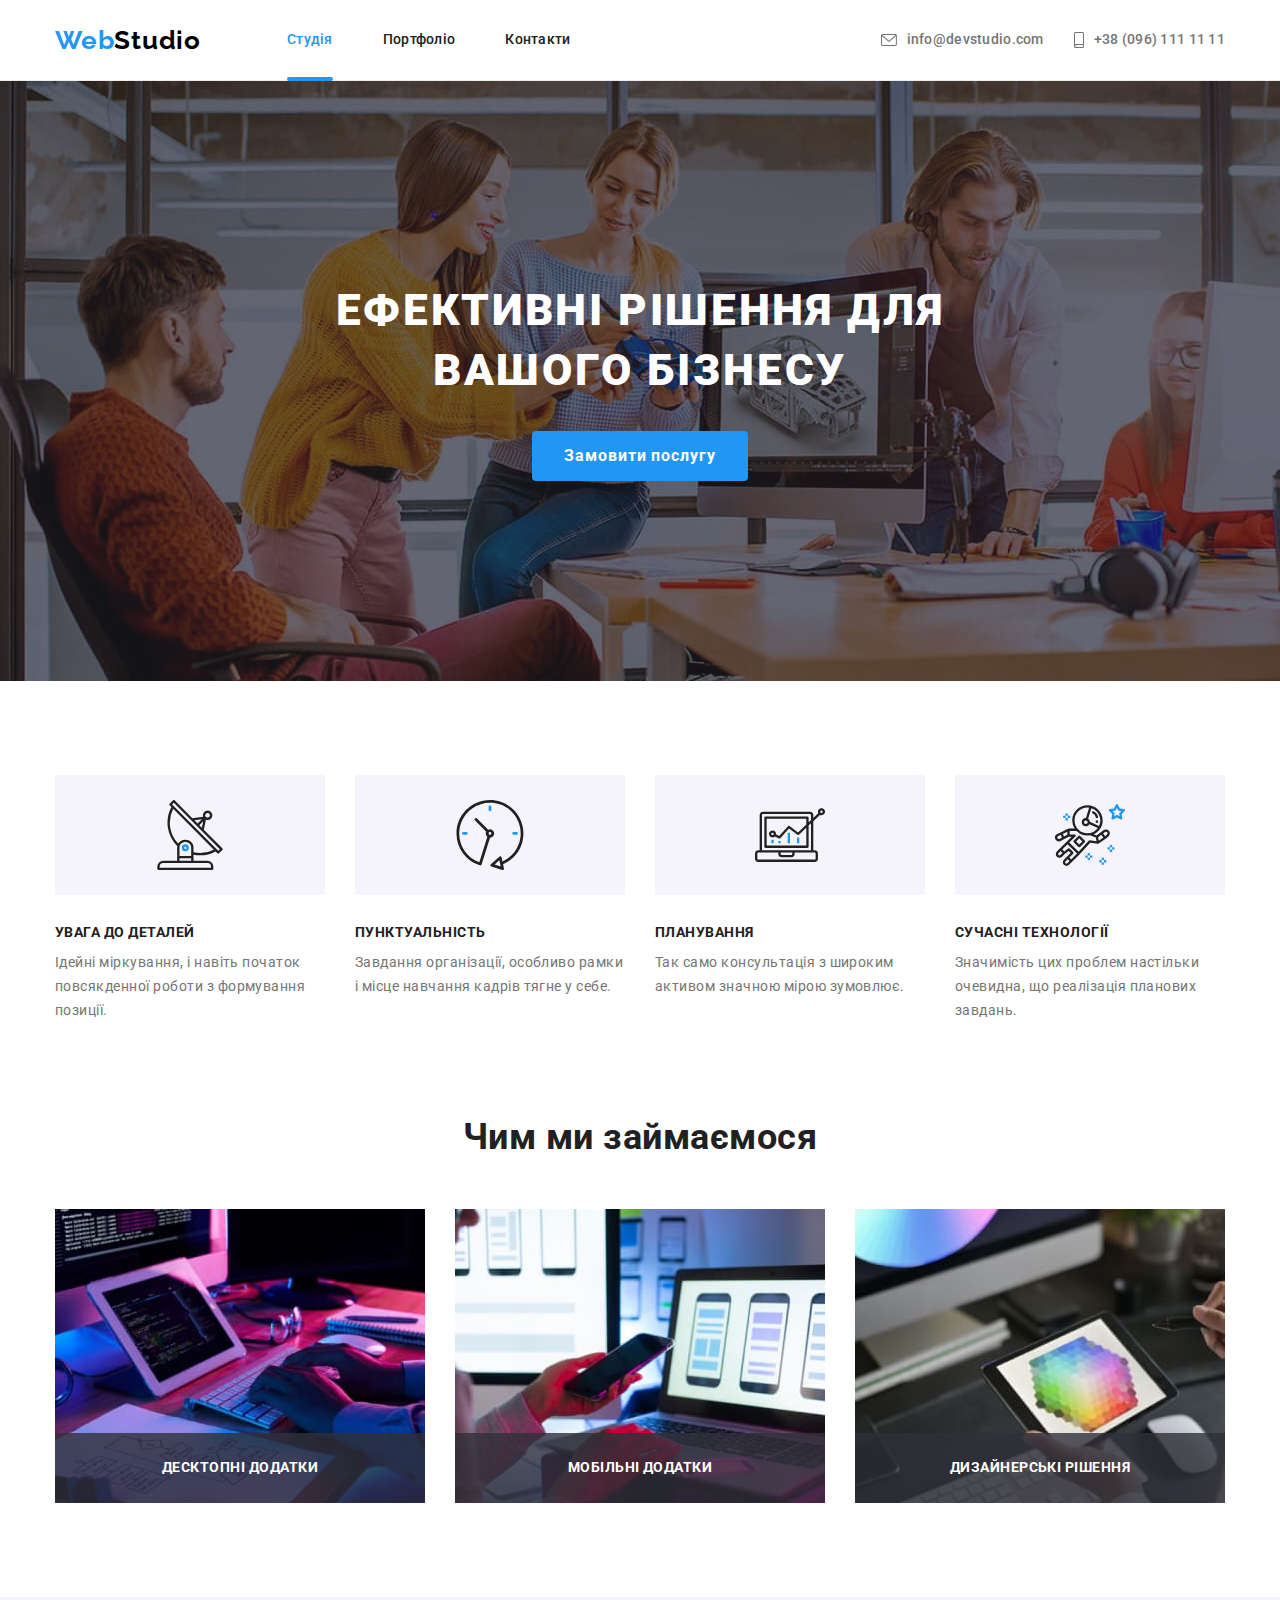
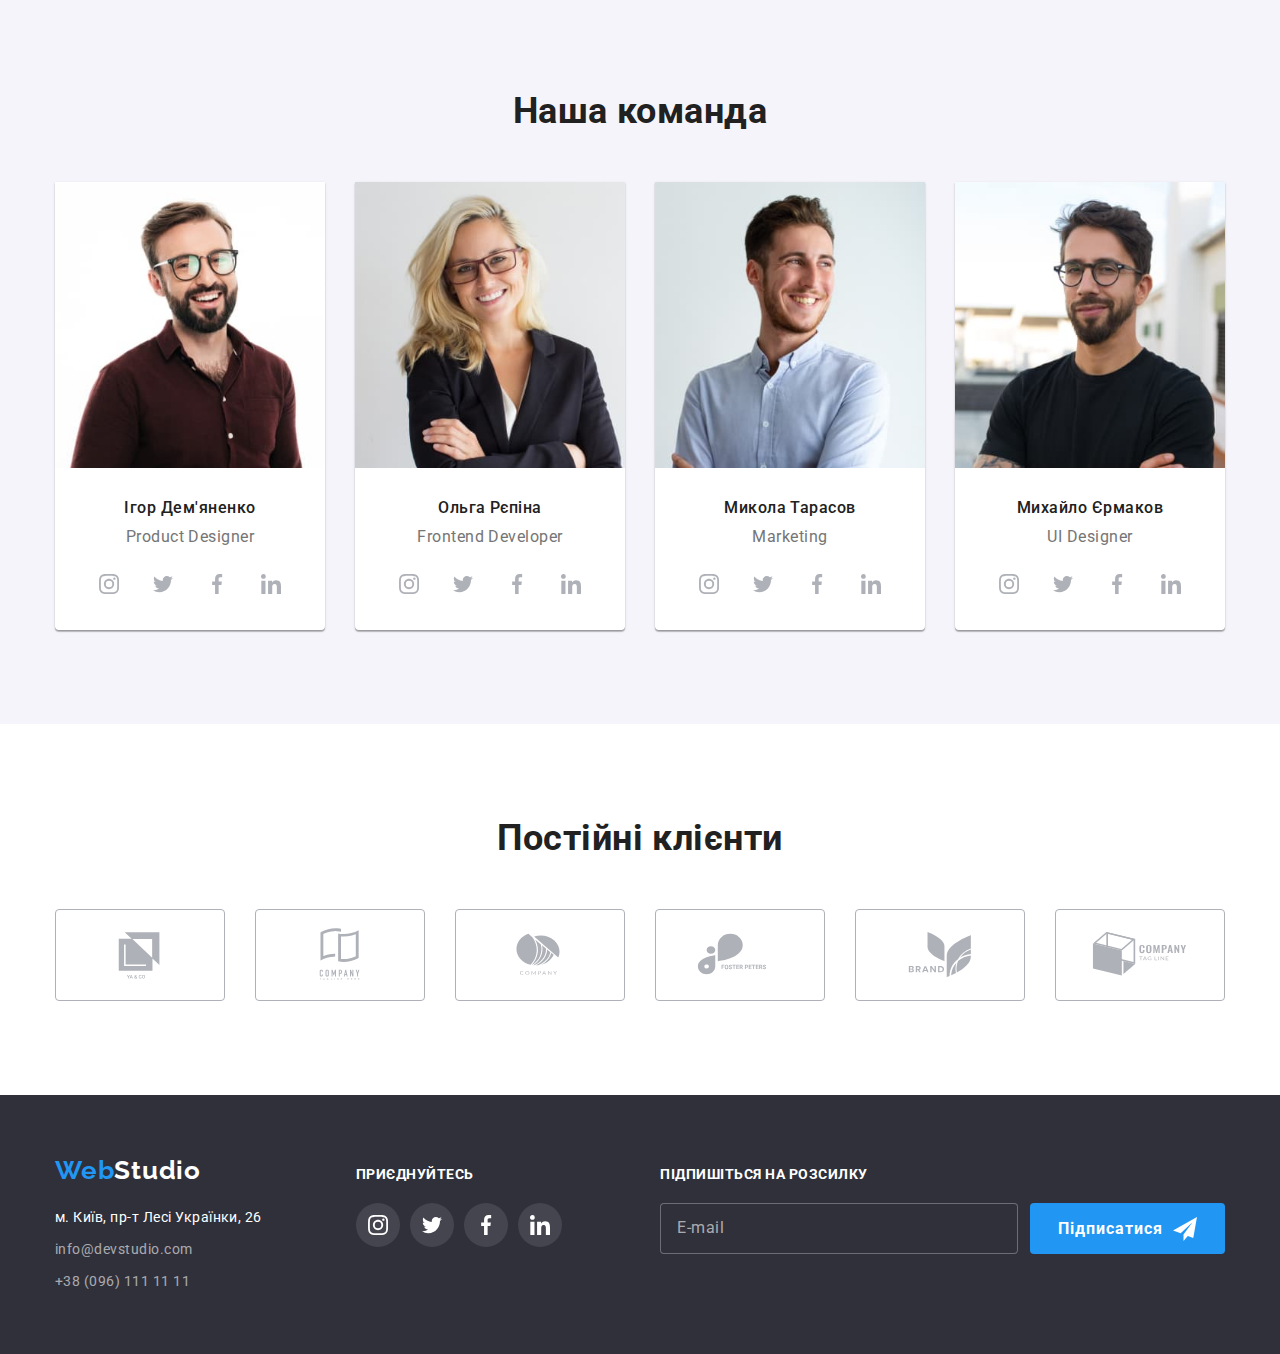
==== commit f6f27852: "add change" ====
--- a/index.html
+++ b/index.html
@@ -26,7 +26,7 @@
               <a href="#" class="nav__link nav__link--current">Студія</a>
             </li>
             <li class="nav__item"><a href="./portfolio.html" class="nav__link">Портфоліо</a></li>
-            <li class="nav__item"><a href="#" class="nav__link">Контакти</a></li>
+            <li class="nav__item"><a href="./for-js.html" class="nav__link">Контакти</a></li>
           </ul>
         </nav>
 
@@ -83,13 +83,13 @@
             <a class="mob-contacts__link" href="mailto:info@devstudio.com"> info@devstudio.com </a>
           </li>
         </ul>
+        <ul class="mob-social">
+          <li class="mob-social__item"><a href="" class="mob-social__link">Instagram</a></li>
+          <li class="mob-social__item"><a href="" class="mob-social__link">Twitter</a></li>
+          <li class="mob-social__item"><a href="" class="mob-social__link">Facebook</a></li>
+          <li class="mob-social__item"><a href="" class="mob-social__link">LinkedIn</a></li>
+        </ul>
       </div>
-      <ul class="mob-social">
-        <li class="mob-social__item"><a href="" class="mob-social__link">Instagram</a></li>
-        <li class="mob-social__item"><a href="" class="mob-social__link">Twitter</a></li>
-        <li class="mob-social__item"><a href="" class="mob-social__link">Facebook</a></li>
-        <li class="mob-social__item"><a href="" class="mob-social__link">LinkedIn</a></li>
-      </ul>
     </div>
     <main>
       <!-- Герой -->
--- a/css/main.min.css
+++ b/css/main.min.css
@@ -1 +1 @@
-body{background-color:#fff;color:#212121;font-family:Roboto,sans-serif;letter-spacing:.03em}a{text-decoration:none}ul{padding:0;margin:0;list-style:none}h2,h3,h4,p{margin-top:0;margin-bottom:0}img{display:block;max-width:100%;height:auto}.container{max-width:1200px;padding:0px 15px;margin-right:auto;margin-left:auto}@media screen and (min-width: 480px){.container{width:480px}}@media screen and (min-width: 768px){.container{width:768px}}@media screen and (min-width: 1200px){.container{width:1200px}}.visually-hidden{position:absolute;white-space:nowrap;width:1px;height:1px;overflow:hidden;border:0;padding:0;clip:rect(0 0 0 0);-webkit-clip-path:inset(50%);clip-path:inset(50%);margin:-1px}.team-title,.work__title{margin-bottom:30px;font-weight:700;font-size:24px;line-height:1.16;text-align:center}@media screen and (min-width: 1200px){.team-title,.work__title{font-size:36px;margin-bottom:50px}}.form__button,.form__field:focus-within .form__textarea,.form__field:focus-within .form__input,.modal--close,.form-footer__button,.hero__button{cursor:pointer}.page-header{position:relative;border-bottom:1px solid #ececec}@media screen and (max-width: 767px){.page-header{min-height:60px}}.container--nav{display:-webkit-box;display:-ms-flexbox;display:flex;-webkit-box-align:center;-ms-flex-align:center;align-items:center}@media screen and (max-width: 767px){.container--nav{-webkit-box-pack:justify;-ms-flex-pack:justify;justify-content:space-between}}.nav-logo{display:-webkit-box;display:-ms-flexbox;display:flex;-webkit-box-align:center;-ms-flex-align:center;align-items:center;-webkit-box-pack:justify;-ms-flex-pack:justify;justify-content:space-between}.nav__item--current{position:relative}@media screen and (max-width: 767px){.nav{display:none}}@media screen and (min-width: 768px){.nav{display:-webkit-box;display:-ms-flexbox;display:flex;margin-left:86px}.nav__item:not(:last-child){margin-right:50px}}.nav__link{display:block;padding-top:32px;padding-bottom:32px;color:#212121;font-weight:500;font-size:14px;line-height:1.14;letter-spacing:.02em;-webkit-transition:color 250ms cubic-bezier(0.4, 0, 0.2, 1);transition:color 250ms cubic-bezier(0.4, 0, 0.2, 1)}.nav__link:hover,.nav__link:focus{color:#2196f3}.nav__link--current{color:#2196f3}@media screen and (min-width: 768px){.nav__link--current::after{position:absolute;content:"";left:0;bottom:-1px;display:inline-block;width:100%;height:4px;background-color:#2196f3;border-radius:4px}}@media screen and (max-width: 767px){.contacts{display:none}}@media screen and (min-width: 768px)and (max-width: 1199px){.contacts{display:-webkit-box;display:-ms-flexbox;display:flex;-webkit-box-orient:vertical;-webkit-box-direction:normal;-ms-flex-direction:column;flex-direction:column;margin-left:96px;row-gap:10px}}@media screen and (min-width: 1200px){.contacts{display:-webkit-box;display:-ms-flexbox;display:flex;margin-top:0;margin-left:315px}}@media screen and (min-width: 1200px){.contacts__item:nth-child(odd){margin-right:30px}}.contacts__link{display:-webkit-box;display:-ms-flexbox;display:flex;-webkit-box-align:center;-ms-flex-align:center;align-items:center;color:#757575;font-weight:500;font-size:12px;line-height:1.16;letter-spacing:.02em;-webkit-transition:color 250ms cubic-bezier(0.4, 0, 0.2, 1);transition:color 250ms cubic-bezier(0.4, 0, 0.2, 1)}.contacts__link:hover,.contacts__link:focus{color:#2196f3}@media screen and (min-width: 1200px){.contacts__link{padding-top:32px;padding-bottom:32px;font-size:14px;line-height:1.14}}.menu-toggle{display:-webkit-box;display:-ms-flexbox;display:flex;-webkit-box-align:center;-ms-flex-align:center;align-items:center;-webkit-box-pack:center;-ms-flex-pack:center;justify-content:center;padding:0;background-color:rgba(0,0,0,0);border:none}@media(min-width: 768px){.menu-toggle{display:none}}.menu-container{position:fixed;top:0;left:0;width:100vw;height:100vh;padding:48px;background-color:#fff;z-index:999;-webkit-transform:translateX(100%);transform:translateX(100%);-webkit-transition:-webkit-transform 250ms ease-in-out;transition:-webkit-transform 250ms ease-in-out;transition:transform 250ms ease-in-out;transition:transform 250ms ease-in-out, -webkit-transform 250ms ease-in-out}.menu-container.is-open{-webkit-transform:translateX(0);transform:translateX(0);overflow:scroll}.menu-container__menu-toggle{position:absolute;top:10px;right:15px}.menu-container__menu-toggle:hover,.menu-container__menu-toggle:focus{fill:#2196f3}.contacts__icon{margin-right:10px;fill:currentColor}@media screen and (max-width: 767px){.contacts__icon{display:none}}@media screen and (min-width: 768px)and (max-width: 1199px){.contacts__icon--small{width:14px;height:10px}.contacts__icon--little{width:10px;height:14px}}.mob-social{display:-webkit-box;display:-ms-flexbox;display:flex;gap:10px}.mob-social__item:not(:last-child){border-right:1px solid rgba(33,33,33,.2)}.mob-social__link{font-weight:500;font-size:18px;line-height:1.22;letter-spacing:.02em;color:#2196f3;padding-right:10px}@media screen and (max-width: 390px){.mob-social__link{font-size:12px}}@media screen and (min-width: 768px){.mob-social{display:none}}.mob-nav{margin-bottom:264px}.mob-nav__item:not(:last-child){margin-bottom:32px}.mob-nav__link{font-weight:500;font-size:40px;line-height:1.17;letter-spacing:.02em;color:#212121}.mob-nav__link--current{color:#2196f3}.mob-contacts{margin-bottom:64px}.mob-contacts__item:first-child{margin-bottom:32px}.mob-contacts__link{font-weight:500;line-height:1.17;font-size:22px;letter-spacing:.02em;color:#757575}.mob-contacts__link--current{font-size:34px;color:#2196f3}@media screen and (max-width: 420px){.mob-contacts__link--current{font-size:22px}}.logo{color:#000;font-family:Raleway,sans-serif;font-weight:700;font-size:24px;line-height:1.16;letter-spacing:.03em}.logo__color{color:#2196f3}@media screen and (min-width: 1200px){.logo{font-size:26px;line-height:1.19}}.hero{margin-left:auto;margin-right:auto;padding-top:118px;padding-bottom:118px;text-align:center;max-width:1600px;background-image:-webkit-gradient(linear, left top, left bottom, from(rgba(47, 48, 58, 0.4)), to(rgba(47, 48, 58, 0.4))),url(../images/hero-mobile@1x.jpg);background-image:linear-gradient(rgba(47, 48, 58, 0.4), rgba(47, 48, 58, 0.4)),url(../images/hero-mobile@1x.jpg);background-size:cover}@media screen and (min-width: 1200px){.hero{padding-top:200px;padding-bottom:200px}}@media(min-device-pixel-ratio: 2),(-webkit-min-device-pixel-ratio: 2),(min-resolution: 192dpi),(min-resolution: 2dppx){.hero{background-image:-webkit-gradient(linear, left top, left bottom, from(rgba(47, 48, 58, 0.4)), to(rgba(47, 48, 58, 0.4))),url(../images/hero-mobile@2x.jpg);background-image:linear-gradient(rgba(47, 48, 58, 0.4), rgba(47, 48, 58, 0.4)),url(../images/hero-mobile@2x.jpg)}}@media(min-width: 768px){.hero{background-image:-webkit-gradient(linear, left top, left bottom, from(rgba(47, 48, 58, 0.4)), to(rgba(47, 48, 58, 0.4))),url(../images/hero-tablet@1x.jpg);background-image:linear-gradient(rgba(47, 48, 58, 0.4), rgba(47, 48, 58, 0.4)),url(../images/hero-tablet@1x.jpg)}}@media(min-width: 768px)and (min-device-pixel-ratio: 2),(min-width: 768px)and (-webkit-min-device-pixel-ratio: 2),(min-width: 768px)and (min-resolution: 192dpi),(min-width: 768px)and (min-resolution: 2dppx){.hero{background-image:-webkit-gradient(linear, left top, left bottom, from(rgba(47, 48, 58, 0.4)), to(rgba(47, 48, 58, 0.4))),url(../images/hero-tablet@2x.jpg);background-image:linear-gradient(rgba(47, 48, 58, 0.4), rgba(47, 48, 58, 0.4)),url(../images/hero-tablet@2x.jpg)}}@media(min-width: 1200px){.hero{background-image:-webkit-gradient(linear, left top, left bottom, from(rgba(47, 48, 58, 0.4)), to(rgba(47, 48, 58, 0.4))),url(../images/hero-desck@1x.jpg);background-image:linear-gradient(rgba(47, 48, 58, 0.4), rgba(47, 48, 58, 0.4)),url(../images/hero-desck@1x.jpg)}}@media(min-width: 1200px)and (min-device-pixel-ratio: 2),(min-width: 1200px)and (-webkit-min-device-pixel-ratio: 2),(min-width: 1200px)and (min-resolution: 192dpi),(min-width: 1200px)and (min-resolution: 2dppx){.hero--overlay{background-image:-webkit-gradient(linear, left top, left bottom, from(rgba(47, 48, 58, 0.4)), to(rgba(47, 48, 58, 0.4))),url(../images/hero-desck@2x.jpg);background-image:linear-gradient(rgba(47, 48, 58, 0.4), rgba(47, 48, 58, 0.4)),url(../images/hero-desck@2x.jpg)}}.hero__title{color:#fff;margin-top:0;margin-bottom:30px;margin-right:auto;margin-left:auto;font-weight:900;font-size:26px;line-height:1.62;letter-spacing:.06em;text-transform:uppercase}@media screen and (min-width: 768px){.hero__title{width:360px}}@media screen and (min-width: 1200px){.hero__title{color:#fff;font-size:44px;line-height:1.36;width:696px}}.hero__button{padding:10px 24px;background-color:#2196f3;color:#fff;border:none;font-family:inherit;font-weight:700;font-size:16px;line-height:1.9;-webkit-box-align:center;-ms-flex-align:center;align-items:center;letter-spacing:.06em;border-radius:4px;-webkit-transition:background-color 250ms cubic-bezier(0.4, 0, 0.2, 1);transition:background-color 250ms cubic-bezier(0.4, 0, 0.2, 1)}.hero__button:hover,.hero__button:focus{background-color:#188ce8}@media screen and (min-width: 1200px){.hero__button{padding:10px 32px}}.section-advantage{padding:60px 0}@media screen and (min-width: 1200px){.section-advantage{padding:94px 0}}@media screen and (min-width: 768px){.advantage{display:-webkit-box;display:-ms-flexbox;display:flex;-ms-flex-wrap:wrap;flex-wrap:wrap;gap:30px}}@media screen and (max-width: 767px){.advantage__item:not(:last-child){margin-bottom:30px;width:100%}}@media screen and (min-width: 768px){.advantage__item{-ms-flex-preferred-size:calc((100% - 30px)/2);flex-basis:calc((100% - 30px)/2)}}@media screen and (min-width: 1200px){.advantage__item{-ms-flex-preferred-size:calc((100% - 90px)/4);flex-basis:calc((100% - 90px)/4)}}.advantage__icon{display:-webkit-box;display:-ms-flexbox;display:flex;background-color:#f5f4fa;height:120px;-webkit-box-pack:center;-ms-flex-pack:center;justify-content:center;-webkit-box-align:center;-ms-flex-align:center;align-items:center;margin-bottom:30px}.advantage__subtitle{margin-bottom:10px;font-weight:700;font-size:14px;line-height:1.14;text-transform:uppercase}@media screen and (max-width: 767px){.advantage__subtitle{text-align:center}}.advantage__descr{color:#757575;font-size:14px;line-height:1.71}.work{padding:0 0 94px 0}@media screen and (max-width: 1199px){.work{display:none}}.work-list{display:-webkit-box;display:-ms-flexbox;display:flex;-webkit-box-pack:justify;-ms-flex-pack:justify;justify-content:space-between}.thumb{position:relative}.thumb__descr{position:absolute;bottom:0;left:0;height:70px;width:370px;padding-top:27px;padding-bottom:27px;background-color:rgba(47,48,58,.8);color:#fff;font-weight:700;font-size:14px;line-height:1.14;text-transform:uppercase;text-align:center}.section-team{padding-top:60px;padding-bottom:60px;background-color:#f5f4fa}@media screen and (min-width: 1200px){.section-team{padding-top:94px;padding-bottom:94px}}@media screen and (min-width: 768px){.team-list{display:-webkit-box;display:-ms-flexbox;display:flex;-ms-flex-wrap:wrap;flex-wrap:wrap;gap:30px}}@media screen and (min-width: 1200px){.team-list{-ms-flex-wrap:nowrap;flex-wrap:nowrap}}.team-list__item{background-color:#fff;border-bottom-right-radius:4px;border-bottom-left-radius:4px;-webkit-box-shadow:0px 2px 1px rgba(0,0,0,.2),0px 1px 1px rgba(0,0,0,.14),0px 1px 3px rgba(0,0,0,.12);box-shadow:0px 2px 1px rgba(0,0,0,.2),0px 1px 1px rgba(0,0,0,.14),0px 1px 3px rgba(0,0,0,.12)}@media screen and (max-width: 767px){.team-list__item:not(:last-child){margin-bottom:30px}}@media screen and (min-width: 768px){.team-list__item{-ms-flex-preferred-size:calc((100% - 30px)/2);flex-basis:calc((100% - 30px)/2)}}@media screen and (min-width: 1200px){.team-list__item{-ms-flex-preferred-size:calc((100% - 90px)/4);flex-basis:calc((100% - 90px)/4)}}.team-list__thumb{padding-top:30px;padding-bottom:24px}.team-list__subtitle{margin-bottom:10px;font-weight:500;font-size:16px;line-height:1.19;text-align:center}.team-list__descr{color:#757575;font-size:16px;line-height:1.19;text-align:center}.social-list{display:-webkit-box;display:-ms-flexbox;display:flex;-webkit-box-pack:center;-ms-flex-pack:center;justify-content:center;margin-top:16px;gap:10px}.social__icon{fill:currentColor}.social__link{display:-webkit-box;display:-ms-flexbox;display:flex;-webkit-box-align:center;-ms-flex-align:center;align-items:center;-webkit-box-pack:center;-ms-flex-pack:center;justify-content:center;height:44px;width:44px;border-radius:50%;color:#afb1b8;background-color:rgba(0,0,0,0);-webkit-transition:background-color 250ms cubic-bezier(0.4, 0, 0.2, 1),color 250ms cubic-bezier(0.4, 0, 0.2, 1);transition:background-color 250ms cubic-bezier(0.4, 0, 0.2, 1),color 250ms cubic-bezier(0.4, 0, 0.2, 1)}.social__link:hover,.social__link:focus{color:#fff;background-color:#2196f3}.section-client{padding-top:60px;padding-bottom:60px}@media screen and (min-width: 1200px){.section-client{padding-top:94px;padding-bottom:94px}}.client{display:-webkit-box;display:-ms-flexbox;display:flex;gap:30px;-ms-flex-wrap:wrap;flex-wrap:wrap}@media screen and (min-width: 1200px){.client{-ms-flex-wrap:nowrap;flex-wrap:nowrap}}.client__item{max-height:92px}@media screen and (max-width: 767px){.client__item{-ms-flex-preferred-size:calc((100% - 30px)/2);flex-basis:calc((100% - 30px)/2)}}@media screen and (min-width: 768px){.client__item{-ms-flex-preferred-size:calc((100% - 60px)/3);flex-basis:calc((100% - 60px)/3)}}@media screen and (min-width: 1200px){.client__item{-ms-flex-preferred-size:calc((100% - 150px)/6);flex-basis:calc((100% - 150px)/6)}}.client__link{display:-webkit-box;display:-ms-flexbox;display:flex;-webkit-box-pack:center;-ms-flex-pack:center;justify-content:center;-webkit-box-align:center;-ms-flex-align:center;align-items:center;height:92px;color:#afb1b8;border:1px solid #afb1b8;border-radius:4px;-webkit-transition:border-color 250ms cubic-bezier(0.4, 0, 0.2, 1),color 250ms cubic-bezier(0.4, 0, 0.2, 1);transition:border-color 250ms cubic-bezier(0.4, 0, 0.2, 1),color 250ms cubic-bezier(0.4, 0, 0.2, 1)}.client__link:hover,.client__link:focus{border-color:#2196f3;color:#2196f3}.client__icon{fill:currentColor}.footer{padding:60px 0px;background-color:#2f303a}.footer__logo{display:block;margin-bottom:20px;color:#fff;text-align:center}@media screen and (min-width: 1200px){.footer__logo{text-align:left}}@media screen and (max-width: 767px){.logo-address{margin-bottom:60px}}.address{margin-left:auto;margin-right:auto;text-align:center}@media screen and (min-width: 1200px){.address{margin-bottom:0;width:231px;text-align:left}}.address-item:not(:first-child){margin-top:8px}.address__map{color:#fff;font-style:normal;font-size:14px;line-height:1.7;-webkit-transition:color 250ms cubic-bezier(0.4, 0, 0.2, 1);transition:color 250ms cubic-bezier(0.4, 0, 0.2, 1)}.address__map:hover,.address__map:focus{color:#2196f3}.address__contacts{display:inline-block;color:rgba(255,255,255,.6);font-style:normal;font-size:14px;line-height:1.7;-webkit-transition:color 250ms cubic-bezier(0.4, 0, 0.2, 1);transition:color 250ms cubic-bezier(0.4, 0, 0.2, 1)}.address__contacts:hover,.address__contacts:focus{color:#2196f3}@media screen and (min-width: 1200px){.container--flex{display:-webkit-box;display:-ms-flexbox;display:flex;-webkit-box-align:baseline;-ms-flex-align:baseline;align-items:baseline}}.thumb-social{display:-webkit-box;display:-ms-flexbox;display:flex;-webkit-box-orient:vertical;-webkit-box-direction:normal;-ms-flex-direction:column;flex-direction:column;width:206px;height:80px}@media screen and (max-width: 767px){.thumb-social{margin-left:auto;margin-right:auto;margin-bottom:60px}}@media screen and (min-width: 1200px){.thumb-social{margin-left:70px}}@media screen and (min-width: 768px){.container-adr-social{display:-webkit-box;display:-ms-flexbox;display:flex;-webkit-box-align:baseline;-ms-flex-align:baseline;align-items:baseline}}@media screen and (min-width: 768px)and (max-width: 1199px){.container-adr-social{margin-bottom:60px;-ms-flex-pack:distribute;justify-content:space-around}}.footer__title{margin-bottom:20px;color:#fff;font-weight:700;font-size:14px;line-height:1.14;text-transform:uppercase}@media screen and (max-width: 1199px){.footer__title{text-align:center}}.social-footer{display:-webkit-box;display:-ms-flexbox;display:flex;-webkit-box-pack:justify;-ms-flex-pack:justify;justify-content:space-between}.social-footer__link{display:-webkit-box;display:-ms-flexbox;display:flex;-webkit-box-align:center;-ms-flex-align:center;align-items:center;-webkit-box-pack:center;-ms-flex-pack:center;justify-content:center;height:44px;width:44px;border-radius:50%;color:#fff;background-color:rgba(255,255,255,.1);-webkit-transition:background-color 250ms cubic-bezier(0.4, 0, 0.2, 1);transition:background-color 250ms cubic-bezier(0.4, 0, 0.2, 1)}.social-footer__link:hover,.social-footer__link:focus{background-color:#2196f3}.social-footer__icon{fill:currentColor}.form-footer{display:-webkit-box;display:-ms-flexbox;display:flex;-webkit-box-orient:vertical;-webkit-box-direction:normal;-ms-flex-direction:column;flex-direction:column}@media screen and (min-width: 1200px){.form-footer{margin-left:93px}}.thumb-form{text-align:center}@media screen and (min-width: 1200px){.thumb-form{display:-webkit-box;display:-ms-flexbox;display:flex}}.form-footer__button{display:-webkit-box;display:-ms-flexbox;display:flex;-webkit-box-align:center;-ms-flex-align:center;align-items:center;padding:10px 28px;margin-left:auto;margin-right:auto;border:none;border-radius:4px;font-weight:700;font-size:16px;line-height:1.87;letter-spacing:.06em;text-align:center;color:#fff;background-color:#2196f3}.form-footer__icon{margin-left:10px}.form-footer__input{width:100%;margin-bottom:20px;padding:15px 16px;color:#fff;background-color:#2f303a;border-radius:4px;border:1px solid rgba(255,255,255,.3)}.form-footer__input::-webkit-input-placeholder{font-size:16px;line-height:1.25;letter-spacing:.03em;color:rgba(255,255,255,.6)}.form-footer__input::-moz-placeholder{font-size:16px;line-height:1.25;letter-spacing:.03em;color:rgba(255,255,255,.6)}.form-footer__input:-ms-input-placeholder{font-size:16px;line-height:1.25;letter-spacing:.03em;color:rgba(255,255,255,.6)}.form-footer__input::-ms-input-placeholder{font-size:16px;line-height:1.25;letter-spacing:.03em;color:rgba(255,255,255,.6)}.form-footer__input::placeholder{font-size:16px;line-height:1.25;letter-spacing:.03em;color:rgba(255,255,255,.6)}@media screen and (min-width: 768px){.form-footer__input{display:block;width:450px;margin-left:auto;margin-right:auto}}@media screen and (min-width: 1200px){.form-footer__input{width:358px;margin-right:12px;margin-bottom:0}}.backdrop{position:fixed;top:0;left:0;width:100%;height:100%;background-color:rgba(0,0,0,.2);opacity:1;-webkit-transition:opacity 400ms cubic-bezier(0.4, 0, 0.2, 1);transition:opacity 400ms cubic-bezier(0.4, 0, 0.2, 1)}.backdrop--is-hidden{opacity:0;pointer-events:none;visibility:hidden}@media screen and (max-width: 767px){.backdrop{padding:93px 15px 94px;overflow-y:auto}}.modal{position:absolute;top:50%;left:50%;padding:40px;background-color:#fff;border-radius:4px;-webkit-box-shadow:0px 2px 1px rgba(0,0,0,.2),0px 1px 1px rgba(0,0,0,.14),0px 1px 3px rgba(0,0,0,.12);box-shadow:0px 2px 1px rgba(0,0,0,.2),0px 1px 1px rgba(0,0,0,.14),0px 1px 3px rgba(0,0,0,.12);-webkit-transform:translate(-50%, -50%) scale(1);transform:translate(-50%, -50%) scale(1);-webkit-transition:-webkit-transform 400ms cubic-bezier(0.4, 0, 0.2, 1);transition:-webkit-transform 400ms cubic-bezier(0.4, 0, 0.2, 1);transition:transform 400ms cubic-bezier(0.4, 0, 0.2, 1);transition:transform 400ms cubic-bezier(0.4, 0, 0.2, 1), -webkit-transform 400ms cubic-bezier(0.4, 0, 0.2, 1)}@media screen and (min-width: 480px){.modal{max-width:450px;width:100%;max-height:609px;height:100%}}@media screen and (min-width: 1200px){.modal{max-width:528px;width:100%;max-height:581px;height:100%}}.backdrop--is-hidden .modal{-webkit-transform:translate(-50%, -50%) scale(0.5);transform:translate(-50%, -50%) scale(0.5)}.modal--close{position:absolute;top:8px;right:8px;display:-webkit-box;display:-ms-flexbox;display:flex;-webkit-box-align:center;-ms-flex-align:center;align-items:center;-webkit-box-pack:center;-ms-flex-pack:center;justify-content:center;padding:0;width:30px;height:30px;border:1px solid rgba(0,0,0,.1);border-radius:50%;background-color:#fff;-webkit-transition:fill 250ms cubic-bezier(0.4, 0, 0.2, 1);transition:fill 250ms cubic-bezier(0.4, 0, 0.2, 1)}.modal--close:hover,.modal--close:focus{fill:#2196f3}@media screen and (min-width: 480px){.form{position:absolute;max-width:370px;width:100%}}@media screen and (min-width: 1200px){.form{max-width:448px;width:100%}}.form-title{font-weight:700;font-size:20px;line-height:1.15;text-align:center;margin-bottom:12px}.form__field{position:relative;display:-webkit-box;display:-ms-flexbox;display:flex;-webkit-box-orient:vertical;-webkit-box-direction:normal;-ms-flex-direction:column;flex-direction:column;margin-bottom:10px}.form__field--last{margin-bottom:20px}.form__icon{position:absolute;top:50%;left:12px}.form__field:focus-within .form__icon{fill:#2196f3}.form__label{margin-bottom:4px;font-size:12px;line-height:1.17;letter-spacing:.01em;color:#757575}.form__input{padding:0;padding-left:42px;height:40px;border:1px solid rgba(33,33,33,.2);border-radius:4px}.form__field:focus-within .form__input{border:1px solid #2196f3;outline:none}.form__textarea{height:120px;padding:12px 16px;border:1px solid rgba(33,33,33,.2);border-radius:4px;resize:none}.form__textarea::-webkit-input-placeholder{font-size:12px;line-height:1.17;letter-spacing:.01em}.form__textarea::-moz-placeholder{font-size:12px;line-height:1.17;letter-spacing:.01em}.form__textarea:-ms-input-placeholder{font-size:12px;line-height:1.17;letter-spacing:.01em}.form__textarea::-ms-input-placeholder{font-size:12px;line-height:1.17;letter-spacing:.01em}.form__textarea::placeholder{font-size:12px;line-height:1.17;letter-spacing:.01em}.form__field:focus-within .form__textarea{border:1px solid #2196f3;outline:none}.form__policy{display:-webkit-box;display:-ms-flexbox;display:flex;-webkit-box-align:center;-ms-flex-align:center;align-items:center;font-size:14px;line-height:1.71;letter-spacing:.03em;color:#757575}@media screen and (max-width: 1199px){.form__policy{font-size:12px;line-height:1.16}}.form__checkbox{position:absolute;white-space:nowrap;width:1px;height:1px;overflow:hidden;border:0;padding:0;clip:rect(0 0 0 0);-webkit-clip-path:inset(50%);clip-path:inset(50%);margin:-1px}.form__check-icon{display:inline-block;width:16px;height:15px;margin-right:7px;margin-left:10px;border:1px solid #212121;border-radius:2px}.form__checkbox:checked+.form__check-icon{background-color:#2196f3;border-color:#2196f3;background-image:url(../images/icon\ check.svg);background-size:contain;background-repeat:no-repeat;background-origin:border-box}.form__checkbox-link{font-size:14px;line-height:1.71;letter-spacing:.03em;color:#2196f3;text-decoration:underline;-webkit-text-decoration-skip-ink:none;text-decoration-skip-ink:none}@media screen and (max-width: 1199px){.form__checkbox-link{font-size:12px;line-height:1.16}}.form__button{display:block;margin-top:30px;margin-left:auto;margin-right:auto;padding:10px 52px;border:none;border-radius:4px;font-weight:700;font-size:16px;line-height:1.87;letter-spacing:.06em;color:#fff;background-color:#2196f3;-webkit-box-shadow:0px 4px 4px rgba(0,0,0,.15);box-shadow:0px 4px 4px rgba(0,0,0,.15);-webkit-transition:background-color 250ms cubic-bezier(0.4, 0, 0.2, 1);transition:background-color 250ms cubic-bezier(0.4, 0, 0.2, 1)}.form__button:hover,.form__button:focus{background-color:#188ce8}/*# sourceMappingURL=main.min.css.map */+body{background-color:#fff;color:#212121;font-family:Roboto,sans-serif;letter-spacing:.03em}a{text-decoration:none}ul{padding:0;margin:0;list-style:none}h2,h3,h4,p{margin-top:0;margin-bottom:0}img{display:block;max-width:100%;height:auto}.container{max-width:1200px;padding:0px 15px;margin-right:auto;margin-left:auto}@media screen and (min-width: 480px){.container{width:480px}}@media screen and (min-width: 768px){.container{width:768px}}@media screen and (min-width: 1200px){.container{width:1200px}}.visually-hidden{position:absolute;white-space:nowrap;width:1px;height:1px;overflow:hidden;border:0;padding:0;clip:rect(0 0 0 0);-webkit-clip-path:inset(50%);clip-path:inset(50%);margin:-1px}.team-title,.work__title{margin-bottom:30px;font-weight:700;font-size:24px;line-height:1.16;text-align:center}@media screen and (min-width: 1200px){.team-title,.work__title{font-size:36px;margin-bottom:50px}}.form__button,.form__field:focus-within .form__textarea,.form__field:focus-within .form__input,.modal--close,.form-footer__button,.hero__button{cursor:pointer}.page-header{position:relative;border-bottom:1px solid #ececec}@media screen and (max-width: 767px){.page-header{min-height:60px}}.container--nav{display:-webkit-box;display:-ms-flexbox;display:flex;-webkit-box-align:center;-ms-flex-align:center;align-items:center}@media screen and (max-width: 767px){.container--nav{-webkit-box-pack:justify;-ms-flex-pack:justify;justify-content:space-between}}.nav-logo{display:-webkit-box;display:-ms-flexbox;display:flex;-webkit-box-align:center;-ms-flex-align:center;align-items:center;-webkit-box-pack:justify;-ms-flex-pack:justify;justify-content:space-between}.nav__item--current{position:relative}@media screen and (max-width: 767px){.nav{display:none}}@media screen and (min-width: 768px){.nav{display:-webkit-box;display:-ms-flexbox;display:flex;margin-left:86px}.nav__item:not(:last-child){margin-right:50px}}.nav__link{display:block;padding-top:32px;padding-bottom:32px;color:#212121;font-weight:500;font-size:14px;line-height:1.14;letter-spacing:.02em;-webkit-transition:color 250ms cubic-bezier(0.4, 0, 0.2, 1);transition:color 250ms cubic-bezier(0.4, 0, 0.2, 1)}.nav__link:hover,.nav__link:focus{color:#2196f3}.nav__link--current{color:#2196f3}@media screen and (min-width: 768px){.nav__link--current::after{position:absolute;content:"";left:0;bottom:-1px;display:inline-block;width:100%;height:4px;background-color:#2196f3;border-radius:4px}}.contacts{margin-left:auto}@media screen and (max-width: 767px){.contacts{display:none}}@media screen and (min-width: 768px)and (max-width: 1199px){.contacts{display:-webkit-box;display:-ms-flexbox;display:flex;-webkit-box-orient:vertical;-webkit-box-direction:normal;-ms-flex-direction:column;flex-direction:column;row-gap:10px}}@media screen and (min-width: 1200px){.contacts{display:-webkit-box;display:-ms-flexbox;display:flex;margin-top:0}}@media screen and (min-width: 1200px){.contacts__item:nth-child(odd){margin-right:30px}}.contacts__link{display:-webkit-box;display:-ms-flexbox;display:flex;-webkit-box-align:center;-ms-flex-align:center;align-items:center;color:#757575;font-weight:500;font-size:12px;line-height:1.16;letter-spacing:.02em;-webkit-transition:color 250ms cubic-bezier(0.4, 0, 0.2, 1);transition:color 250ms cubic-bezier(0.4, 0, 0.2, 1)}.contacts__link:hover,.contacts__link:focus{color:#2196f3}@media screen and (min-width: 1200px){.contacts__link{padding-top:32px;padding-bottom:32px;font-size:14px;line-height:1.14}}.menu-toggle{display:-webkit-box;display:-ms-flexbox;display:flex;-webkit-box-align:center;-ms-flex-align:center;align-items:center;-webkit-box-pack:center;-ms-flex-pack:center;justify-content:center;padding:0;background-color:rgba(0,0,0,0);border:none}@media(min-width: 768px){.menu-toggle{display:none}}.menu-container{position:fixed;top:0;left:0;width:100vw;height:100vh;padding:48px;background-color:#fff;z-index:999;-webkit-transform:translateX(100%);transform:translateX(100%);-webkit-transition:-webkit-transform 250ms ease-in-out;transition:-webkit-transform 250ms ease-in-out;transition:transform 250ms ease-in-out;transition:transform 250ms ease-in-out, -webkit-transform 250ms ease-in-out}.menu-container.is-open{-webkit-transform:translateX(0);transform:translateX(0);overflow:scroll}.menu-container__menu-toggle{position:absolute;top:10px;right:15px}.menu-container__menu-toggle:hover,.menu-container__menu-toggle:focus{fill:#2196f3}.contacts__icon{margin-right:10px;fill:currentColor}@media screen and (max-width: 767px){.contacts__icon{display:none}}@media screen and (min-width: 768px)and (max-width: 1199px){.contacts__icon--small{width:14px;height:10px}.contacts__icon--little{width:10px;height:14px}}.mob-social{display:-webkit-box;display:-ms-flexbox;display:flex}@media screen and (max-width: 360px){.mob-social{-ms-flex-wrap:wrap;flex-wrap:wrap}}.mob-social__item:not(:last-child){margin-right:10px;border-right:1px solid rgba(33,33,33,.2)}.mob-social__link{font-weight:500;font-size:16px;line-height:1.22;letter-spacing:.02em;color:#2196f3;padding-right:10px}@media screen and (max-width: 390px){.mob-social__link{font-size:12px}}@media screen and (min-width: 768px){.mob-social{display:none}}.mob-nav{margin-bottom:306px}.mob-nav__item:not(:last-child){margin-bottom:32px}.mob-nav__link{font-weight:500;font-size:40px;line-height:1.17;letter-spacing:.02em;color:#212121}.mob-nav__link--current{color:#2196f3}.mob-contacts{margin-bottom:64px}.mob-contacts__item:first-child{margin-bottom:32px}.mob-contacts__link{font-weight:500;line-height:1.17;font-size:22px;letter-spacing:.02em;color:#757575}.mob-contacts__link--current{font-size:34px;color:#2196f3}@media screen and (max-width: 420px){.mob-contacts__link--current{font-size:22px}}.logo{color:#000;font-family:Raleway,sans-serif;font-weight:700;font-size:24px;line-height:1.16;letter-spacing:.03em}.logo__color{color:#2196f3}@media screen and (min-width: 1200px){.logo{font-size:26px;line-height:1.19}}.hero{margin-left:auto;margin-right:auto;padding-top:118px;padding-bottom:118px;text-align:center;max-width:1600px;background-image:-webkit-gradient(linear, left top, left bottom, from(rgba(47, 48, 58, 0.4)), to(rgba(47, 48, 58, 0.4))),url(../images/hero-mobile@1x.jpg);background-image:linear-gradient(rgba(47, 48, 58, 0.4), rgba(47, 48, 58, 0.4)),url(../images/hero-mobile@1x.jpg);background-size:cover}@media screen and (min-width: 1200px){.hero{padding-top:200px;padding-bottom:200px}}@media(min-device-pixel-ratio: 2),(-webkit-min-device-pixel-ratio: 2),(min-resolution: 192dpi),(min-resolution: 2dppx){.hero{background-image:-webkit-gradient(linear, left top, left bottom, from(rgba(47, 48, 58, 0.4)), to(rgba(47, 48, 58, 0.4))),url(../images/hero-mobile@2x.jpg);background-image:linear-gradient(rgba(47, 48, 58, 0.4), rgba(47, 48, 58, 0.4)),url(../images/hero-mobile@2x.jpg)}}@media(min-width: 768px){.hero{background-image:-webkit-gradient(linear, left top, left bottom, from(rgba(47, 48, 58, 0.4)), to(rgba(47, 48, 58, 0.4))),url(../images/hero-tablet@1x.jpg);background-image:linear-gradient(rgba(47, 48, 58, 0.4), rgba(47, 48, 58, 0.4)),url(../images/hero-tablet@1x.jpg)}}@media(min-width: 768px)and (min-device-pixel-ratio: 2),(min-width: 768px)and (-webkit-min-device-pixel-ratio: 2),(min-width: 768px)and (min-resolution: 192dpi),(min-width: 768px)and (min-resolution: 2dppx){.hero{background-image:-webkit-gradient(linear, left top, left bottom, from(rgba(47, 48, 58, 0.4)), to(rgba(47, 48, 58, 0.4))),url(../images/hero-tablet@2x.jpg);background-image:linear-gradient(rgba(47, 48, 58, 0.4), rgba(47, 48, 58, 0.4)),url(../images/hero-tablet@2x.jpg)}}@media(min-width: 1200px){.hero{background-image:-webkit-gradient(linear, left top, left bottom, from(rgba(47, 48, 58, 0.4)), to(rgba(47, 48, 58, 0.4))),url(../images/hero-desck@1x.jpg);background-image:linear-gradient(rgba(47, 48, 58, 0.4), rgba(47, 48, 58, 0.4)),url(../images/hero-desck@1x.jpg)}}@media(min-width: 1200px)and (min-device-pixel-ratio: 2),(min-width: 1200px)and (-webkit-min-device-pixel-ratio: 2),(min-width: 1200px)and (min-resolution: 192dpi),(min-width: 1200px)and (min-resolution: 2dppx){.hero--overlay{background-image:-webkit-gradient(linear, left top, left bottom, from(rgba(47, 48, 58, 0.4)), to(rgba(47, 48, 58, 0.4))),url(../images/hero-desck@2x.jpg);background-image:linear-gradient(rgba(47, 48, 58, 0.4), rgba(47, 48, 58, 0.4)),url(../images/hero-desck@2x.jpg)}}.hero__title{color:#fff;margin-top:0;margin-bottom:30px;margin-right:auto;margin-left:auto;font-weight:900;font-size:26px;line-height:1.62;letter-spacing:.06em;text-transform:uppercase}@media screen and (min-width: 768px){.hero__title{width:360px}}@media screen and (min-width: 1200px){.hero__title{color:#fff;font-size:44px;line-height:1.36;width:696px}}.hero__button{padding:10px 24px;background-color:#2196f3;color:#fff;border:none;font-family:inherit;font-weight:700;font-size:16px;line-height:1.9;-webkit-box-align:center;-ms-flex-align:center;align-items:center;letter-spacing:.06em;border-radius:4px;-webkit-transition:background-color 250ms cubic-bezier(0.4, 0, 0.2, 1);transition:background-color 250ms cubic-bezier(0.4, 0, 0.2, 1)}.hero__button:hover,.hero__button:focus{background-color:#188ce8}@media screen and (min-width: 1200px){.hero__button{padding:10px 32px}}.section-advantage{padding:60px 0}@media screen and (min-width: 1200px){.section-advantage{padding:94px 0}}@media screen and (min-width: 768px){.advantage{display:-webkit-box;display:-ms-flexbox;display:flex;-ms-flex-wrap:wrap;flex-wrap:wrap;gap:30px}}@media screen and (max-width: 767px){.advantage__item:not(:last-child){margin-bottom:30px;width:100%}}@media screen and (min-width: 768px){.advantage__item{-ms-flex-preferred-size:calc((100% - 30px)/2);flex-basis:calc((100% - 30px)/2)}}@media screen and (min-width: 1200px){.advantage__item{-ms-flex-preferred-size:calc((100% - 90px)/4);flex-basis:calc((100% - 90px)/4)}}.advantage__icon{display:-webkit-box;display:-ms-flexbox;display:flex;background-color:#f5f4fa;height:120px;-webkit-box-pack:center;-ms-flex-pack:center;justify-content:center;-webkit-box-align:center;-ms-flex-align:center;align-items:center;margin-bottom:30px}.advantage__subtitle{margin-bottom:10px;font-weight:700;font-size:14px;line-height:1.14;text-transform:uppercase}@media screen and (max-width: 767px){.advantage__subtitle{text-align:center}}.advantage__descr{color:#757575;font-size:14px;line-height:1.71}.work{padding:0 0 94px 0}@media screen and (max-width: 1199px){.work{display:none}}.work-list{display:-webkit-box;display:-ms-flexbox;display:flex;-webkit-box-pack:justify;-ms-flex-pack:justify;justify-content:space-between}.thumb{position:relative}.thumb__descr{position:absolute;bottom:0;left:0;height:70px;width:370px;padding-top:27px;padding-bottom:27px;background-color:rgba(47,48,58,.8);color:#fff;font-weight:700;font-size:14px;line-height:1.14;text-transform:uppercase;text-align:center}.section-team{padding-top:60px;padding-bottom:60px;background-color:#f5f4fa}@media screen and (min-width: 1200px){.section-team{padding-top:94px;padding-bottom:94px}}@media screen and (min-width: 768px){.team-list{display:-webkit-box;display:-ms-flexbox;display:flex;-ms-flex-wrap:wrap;flex-wrap:wrap;gap:30px}}@media screen and (min-width: 1200px){.team-list{-ms-flex-wrap:nowrap;flex-wrap:nowrap}}.team-list__item{background-color:#fff;border-bottom-right-radius:4px;border-bottom-left-radius:4px;-webkit-box-shadow:0px 2px 1px rgba(0,0,0,.2),0px 1px 1px rgba(0,0,0,.14),0px 1px 3px rgba(0,0,0,.12);box-shadow:0px 2px 1px rgba(0,0,0,.2),0px 1px 1px rgba(0,0,0,.14),0px 1px 3px rgba(0,0,0,.12)}@media screen and (max-width: 767px){.team-list__item:not(:last-child){margin-bottom:30px}}@media screen and (min-width: 768px){.team-list__item{-ms-flex-preferred-size:calc((100% - 30px)/2);flex-basis:calc((100% - 30px)/2)}}@media screen and (min-width: 1200px){.team-list__item{-ms-flex-preferred-size:calc((100% - 90px)/4);flex-basis:calc((100% - 90px)/4)}}.team-list__thumb{padding-top:30px;padding-bottom:24px}.team-list__subtitle{margin-bottom:10px;font-weight:500;font-size:16px;line-height:1.19;text-align:center}.team-list__descr{color:#757575;font-size:16px;line-height:1.19;text-align:center}.social-list{display:-webkit-box;display:-ms-flexbox;display:flex;-webkit-box-pack:center;-ms-flex-pack:center;justify-content:center;margin-top:16px;gap:10px}.social__icon{fill:currentColor}.social__link{display:-webkit-box;display:-ms-flexbox;display:flex;-webkit-box-align:center;-ms-flex-align:center;align-items:center;-webkit-box-pack:center;-ms-flex-pack:center;justify-content:center;height:44px;width:44px;border-radius:50%;color:#afb1b8;background-color:rgba(0,0,0,0);-webkit-transition:background-color 250ms cubic-bezier(0.4, 0, 0.2, 1),color 250ms cubic-bezier(0.4, 0, 0.2, 1);transition:background-color 250ms cubic-bezier(0.4, 0, 0.2, 1),color 250ms cubic-bezier(0.4, 0, 0.2, 1)}.social__link:hover,.social__link:focus{color:#fff;background-color:#2196f3}.section-client{padding-top:60px;padding-bottom:60px}@media screen and (min-width: 1200px){.section-client{padding-top:94px;padding-bottom:94px}}.client{display:-webkit-box;display:-ms-flexbox;display:flex;gap:30px;-ms-flex-wrap:wrap;flex-wrap:wrap}@media screen and (min-width: 1200px){.client{-ms-flex-wrap:nowrap;flex-wrap:nowrap}}.client__item{max-height:92px}@media screen and (max-width: 767px){.client__item{-ms-flex-preferred-size:calc((100% - 30px)/2);flex-basis:calc((100% - 30px)/2)}}@media screen and (min-width: 768px){.client__item{-ms-flex-preferred-size:calc((100% - 60px)/3);flex-basis:calc((100% - 60px)/3)}}@media screen and (min-width: 1200px){.client__item{-ms-flex-preferred-size:calc((100% - 150px)/6);flex-basis:calc((100% - 150px)/6)}}.client__link{display:-webkit-box;display:-ms-flexbox;display:flex;-webkit-box-pack:center;-ms-flex-pack:center;justify-content:center;-webkit-box-align:center;-ms-flex-align:center;align-items:center;height:92px;color:#afb1b8;border:1px solid #afb1b8;border-radius:4px;-webkit-transition:border-color 250ms cubic-bezier(0.4, 0, 0.2, 1),color 250ms cubic-bezier(0.4, 0, 0.2, 1);transition:border-color 250ms cubic-bezier(0.4, 0, 0.2, 1),color 250ms cubic-bezier(0.4, 0, 0.2, 1)}.client__link:hover,.client__link:focus{border-color:#2196f3;color:#2196f3}.client__icon{fill:currentColor}.footer{padding:60px 0px;background-color:#2f303a}.footer__logo{display:block;margin-bottom:20px;color:#fff;text-align:center}@media screen and (min-width: 1200px){.footer__logo{text-align:left}}@media screen and (max-width: 767px){.logo-address{margin-bottom:60px}}.address{margin-left:auto;margin-right:auto;text-align:center}@media screen and (min-width: 1200px){.address{margin-bottom:0;width:231px;text-align:left}}.address-item:not(:first-child){margin-top:8px}.address__map{color:#fff;font-style:normal;font-size:14px;line-height:1.7;-webkit-transition:color 250ms cubic-bezier(0.4, 0, 0.2, 1);transition:color 250ms cubic-bezier(0.4, 0, 0.2, 1)}.address__map:hover,.address__map:focus{color:#2196f3}.address__contacts{display:inline-block;color:rgba(255,255,255,.6);font-style:normal;font-size:14px;line-height:1.7;-webkit-transition:color 250ms cubic-bezier(0.4, 0, 0.2, 1);transition:color 250ms cubic-bezier(0.4, 0, 0.2, 1)}.address__contacts:hover,.address__contacts:focus{color:#2196f3}@media screen and (min-width: 1200px){.container--flex{display:-webkit-box;display:-ms-flexbox;display:flex;-webkit-box-align:baseline;-ms-flex-align:baseline;align-items:baseline}}.thumb-social{display:-webkit-box;display:-ms-flexbox;display:flex;-webkit-box-orient:vertical;-webkit-box-direction:normal;-ms-flex-direction:column;flex-direction:column;width:206px;height:80px}@media screen and (max-width: 767px){.thumb-social{margin-left:auto;margin-right:auto;margin-bottom:60px}}@media screen and (min-width: 1200px){.thumb-social{margin-left:70px}}@media screen and (min-width: 768px){.container-adr-social{display:-webkit-box;display:-ms-flexbox;display:flex;-webkit-box-align:baseline;-ms-flex-align:baseline;align-items:baseline}}@media screen and (min-width: 768px)and (max-width: 1199px){.container-adr-social{margin-bottom:60px;-ms-flex-pack:distribute;justify-content:space-around}}.footer__title{margin-bottom:20px;color:#fff;font-weight:700;font-size:14px;line-height:1.14;text-transform:uppercase}@media screen and (max-width: 1199px){.footer__title{text-align:center}}.social-footer{display:-webkit-box;display:-ms-flexbox;display:flex;-webkit-box-pack:justify;-ms-flex-pack:justify;justify-content:space-between}.social-footer__link{display:-webkit-box;display:-ms-flexbox;display:flex;-webkit-box-align:center;-ms-flex-align:center;align-items:center;-webkit-box-pack:center;-ms-flex-pack:center;justify-content:center;height:44px;width:44px;border-radius:50%;color:#fff;background-color:rgba(255,255,255,.1);-webkit-transition:background-color 250ms cubic-bezier(0.4, 0, 0.2, 1);transition:background-color 250ms cubic-bezier(0.4, 0, 0.2, 1)}.social-footer__link:hover,.social-footer__link:focus{background-color:#2196f3}.social-footer__icon{fill:currentColor}.form-footer{display:-webkit-box;display:-ms-flexbox;display:flex;-webkit-box-orient:vertical;-webkit-box-direction:normal;-ms-flex-direction:column;flex-direction:column}@media screen and (min-width: 1200px){.form-footer{margin-left:auto}}.thumb-form{text-align:center}@media screen and (min-width: 1200px){.thumb-form{display:-webkit-box;display:-ms-flexbox;display:flex}}.form-footer__button{display:-webkit-box;display:-ms-flexbox;display:flex;-webkit-box-align:center;-ms-flex-align:center;align-items:center;padding:10px 28px;margin-left:auto;margin-right:auto;border:none;border-radius:4px;font-weight:700;font-size:16px;line-height:1.87;letter-spacing:.06em;text-align:center;color:#fff;background-color:#2196f3}.form-footer__icon{margin-left:10px}.form-footer__input{width:100%;margin-bottom:20px;padding:15px 16px;color:#fff;background-color:#2f303a;border-radius:4px;border:1px solid rgba(255,255,255,.3)}.form-footer__input::-webkit-input-placeholder{font-size:16px;line-height:1.25;letter-spacing:.03em;color:rgba(255,255,255,.6)}.form-footer__input::-moz-placeholder{font-size:16px;line-height:1.25;letter-spacing:.03em;color:rgba(255,255,255,.6)}.form-footer__input:-ms-input-placeholder{font-size:16px;line-height:1.25;letter-spacing:.03em;color:rgba(255,255,255,.6)}.form-footer__input::-ms-input-placeholder{font-size:16px;line-height:1.25;letter-spacing:.03em;color:rgba(255,255,255,.6)}.form-footer__input::placeholder{font-size:16px;line-height:1.25;letter-spacing:.03em;color:rgba(255,255,255,.6)}@media screen and (min-width: 768px){.form-footer__input{display:block;width:450px;margin-left:auto;margin-right:auto}}@media screen and (min-width: 1200px){.form-footer__input{width:358px;margin-right:12px;margin-bottom:0}}.backdrop{position:fixed;top:0;left:0;width:100%;height:100%;background-color:rgba(0,0,0,.2);opacity:1;-webkit-transition:opacity 400ms cubic-bezier(0.4, 0, 0.2, 1);transition:opacity 400ms cubic-bezier(0.4, 0, 0.2, 1)}.backdrop--is-hidden{opacity:0;pointer-events:none;visibility:hidden}.modal{position:absolute;top:50%;left:50%;max-width:450px;width:100%;max-height:609px;height:100%;padding:40px;background-color:#fff;border-radius:4px;-webkit-box-shadow:0px 2px 1px rgba(0,0,0,.2),0px 1px 1px rgba(0,0,0,.14),0px 1px 3px rgba(0,0,0,.12);box-shadow:0px 2px 1px rgba(0,0,0,.2),0px 1px 1px rgba(0,0,0,.14),0px 1px 3px rgba(0,0,0,.12);-webkit-transform:translate(-50%, -50%) scale(1);transform:translate(-50%, -50%) scale(1);-webkit-transition:-webkit-transform 400ms cubic-bezier(0.4, 0, 0.2, 1);transition:-webkit-transform 400ms cubic-bezier(0.4, 0, 0.2, 1);transition:transform 400ms cubic-bezier(0.4, 0, 0.2, 1);transition:transform 400ms cubic-bezier(0.4, 0, 0.2, 1), -webkit-transform 400ms cubic-bezier(0.4, 0, 0.2, 1)}@media screen and (min-width: 1200px){.modal{max-width:528px;width:100%;max-height:581px;height:100%}}.backdrop--is-hidden .modal{-webkit-transform:translate(-50%, -50%) scale(0.5);transform:translate(-50%, -50%) scale(0.5)}.modal--close{position:absolute;top:8px;right:8px;display:-webkit-box;display:-ms-flexbox;display:flex;-webkit-box-align:center;-ms-flex-align:center;align-items:center;-webkit-box-pack:center;-ms-flex-pack:center;justify-content:center;padding:0;width:30px;height:30px;border:1px solid rgba(0,0,0,.1);border-radius:50%;background-color:#fff;-webkit-transition:fill 250ms cubic-bezier(0.4, 0, 0.2, 1);transition:fill 250ms cubic-bezier(0.4, 0, 0.2, 1)}.modal--close:hover,.modal--close:focus{fill:#2196f3}@media screen and (min-width: 480px){.form{position:absolute;max-width:370px;width:100%}}@media screen and (min-width: 1200px){.form{max-width:448px;width:100%}}.form-title{font-weight:700;font-size:20px;line-height:1.15;text-align:center;margin-bottom:12px}.form__field{position:relative;display:-webkit-box;display:-ms-flexbox;display:flex;-webkit-box-orient:vertical;-webkit-box-direction:normal;-ms-flex-direction:column;flex-direction:column;margin-bottom:10px}.form__field--last{margin-bottom:20px}.form__icon{position:absolute;top:50%;left:12px}.form__field:focus-within .form__icon{fill:#2196f3}.form__label{margin-bottom:4px;font-size:12px;line-height:1.17;letter-spacing:.01em;color:#757575}.form__input{padding:0;padding-left:42px;height:40px;border:1px solid rgba(33,33,33,.2);border-radius:4px}.form__field:focus-within .form__input{border:1px solid #2196f3;outline:none}.form__textarea{height:120px;padding:12px 16px;border:1px solid rgba(33,33,33,.2);border-radius:4px;resize:none}.form__textarea::-webkit-input-placeholder{font-size:12px;line-height:1.17;letter-spacing:.01em}.form__textarea::-moz-placeholder{font-size:12px;line-height:1.17;letter-spacing:.01em}.form__textarea:-ms-input-placeholder{font-size:12px;line-height:1.17;letter-spacing:.01em}.form__textarea::-ms-input-placeholder{font-size:12px;line-height:1.17;letter-spacing:.01em}.form__textarea::placeholder{font-size:12px;line-height:1.17;letter-spacing:.01em}.form__field:focus-within .form__textarea{border:1px solid #2196f3;outline:none}.form__policy{display:-webkit-box;display:-ms-flexbox;display:flex;-webkit-box-align:center;-ms-flex-align:center;align-items:center;font-size:14px;line-height:1.71;letter-spacing:.03em;color:#757575}@media screen and (max-width: 1199px){.form__policy{font-size:12px;line-height:1.16}}.form__checkbox{position:absolute;white-space:nowrap;width:1px;height:1px;overflow:hidden;border:0;padding:0;clip:rect(0 0 0 0);-webkit-clip-path:inset(50%);clip-path:inset(50%);margin:-1px}.form__check-icon{display:inline-block;width:16px;height:15px;margin-right:7px;margin-left:10px;border:1px solid #212121;border-radius:2px}.form__checkbox:checked+.form__check-icon{background-color:#2196f3;border-color:#2196f3;background-image:url(../images/icon\ check.svg);background-size:contain;background-repeat:no-repeat;background-origin:border-box}.form__checkbox-link{font-size:14px;line-height:1.71;letter-spacing:.03em;color:#2196f3;text-decoration:underline;-webkit-text-decoration-skip-ink:none;text-decoration-skip-ink:none}@media screen and (max-width: 1199px){.form__checkbox-link{font-size:12px;line-height:1.16}}.form__button{display:block;margin-top:30px;margin-left:auto;margin-right:auto;padding:10px 52px;border:none;border-radius:4px;font-weight:700;font-size:16px;line-height:1.87;letter-spacing:.06em;color:#fff;background-color:#2196f3;-webkit-box-shadow:0px 4px 4px rgba(0,0,0,.15);box-shadow:0px 4px 4px rgba(0,0,0,.15);-webkit-transition:background-color 250ms cubic-bezier(0.4, 0, 0.2, 1);transition:background-color 250ms cubic-bezier(0.4, 0, 0.2, 1)}.form__button:hover,.form__button:focus{background-color:#188ce8}/*# sourceMappingURL=main.min.css.map */